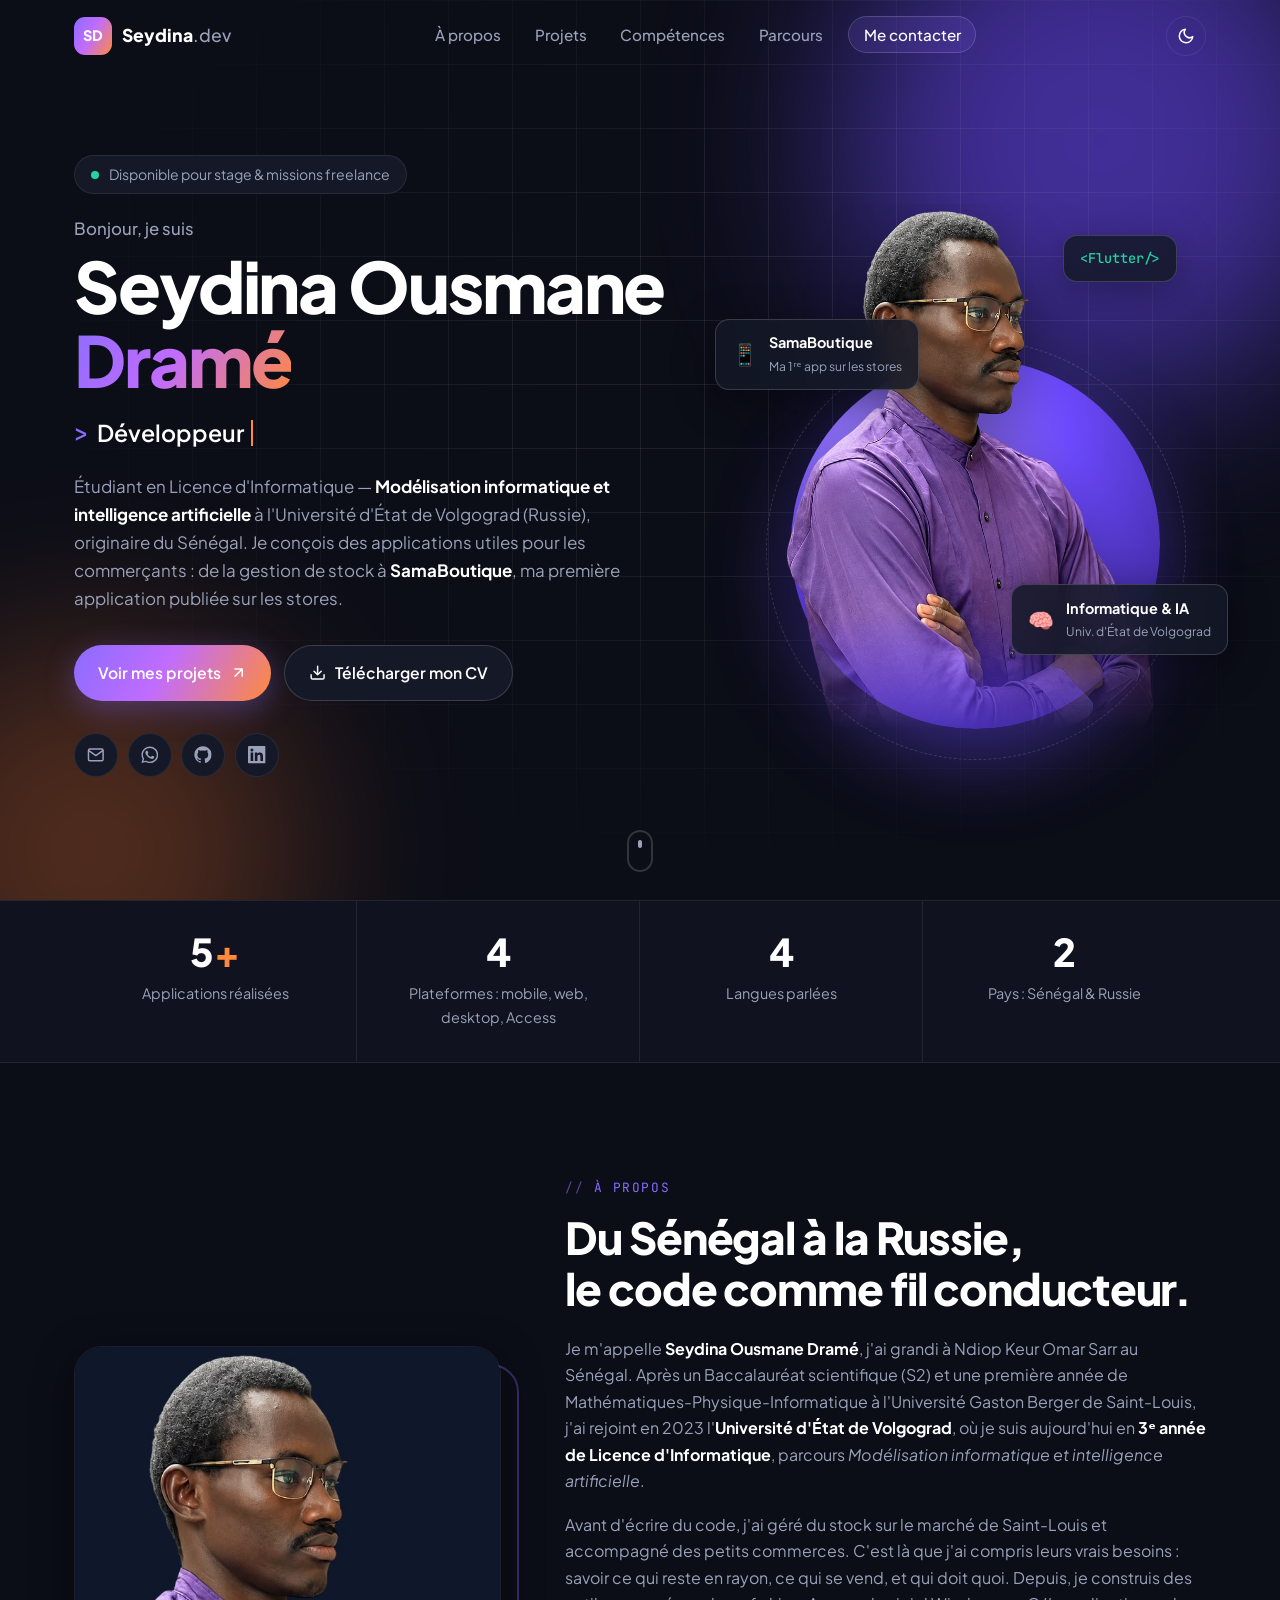
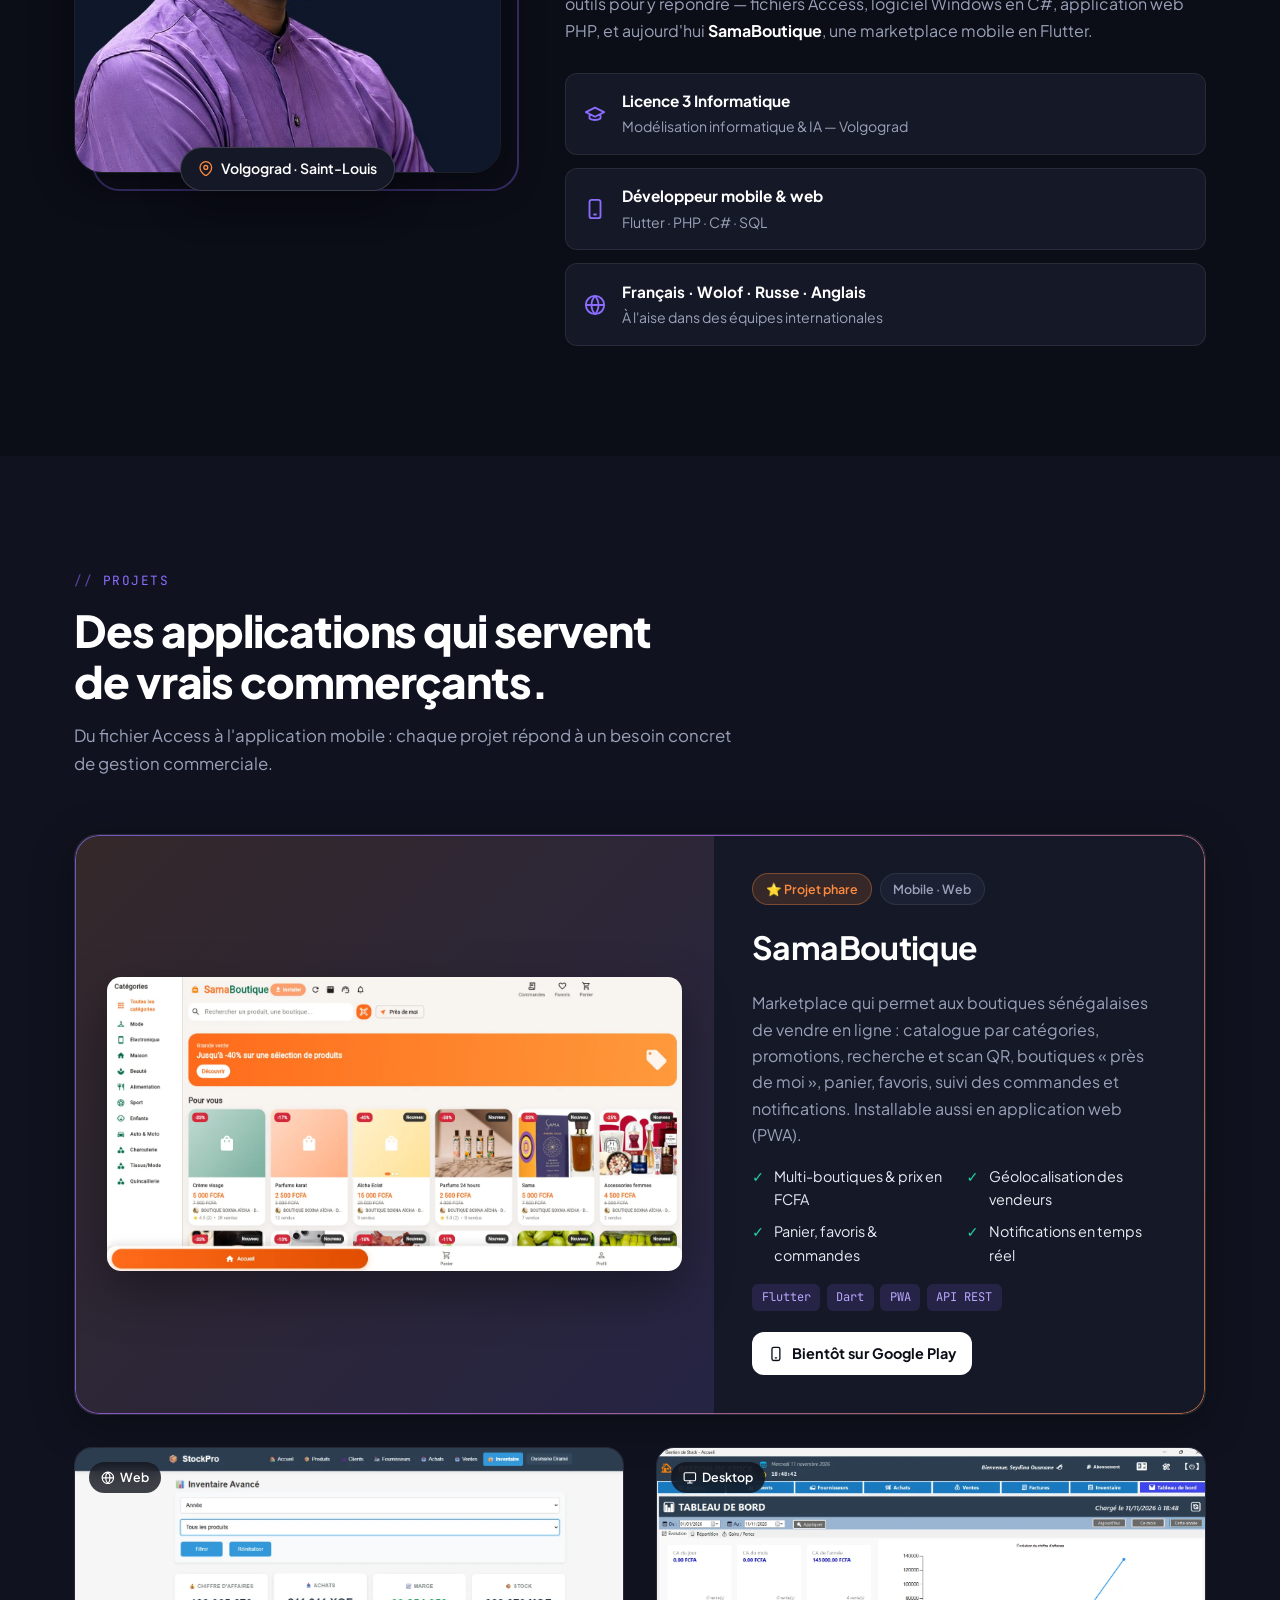
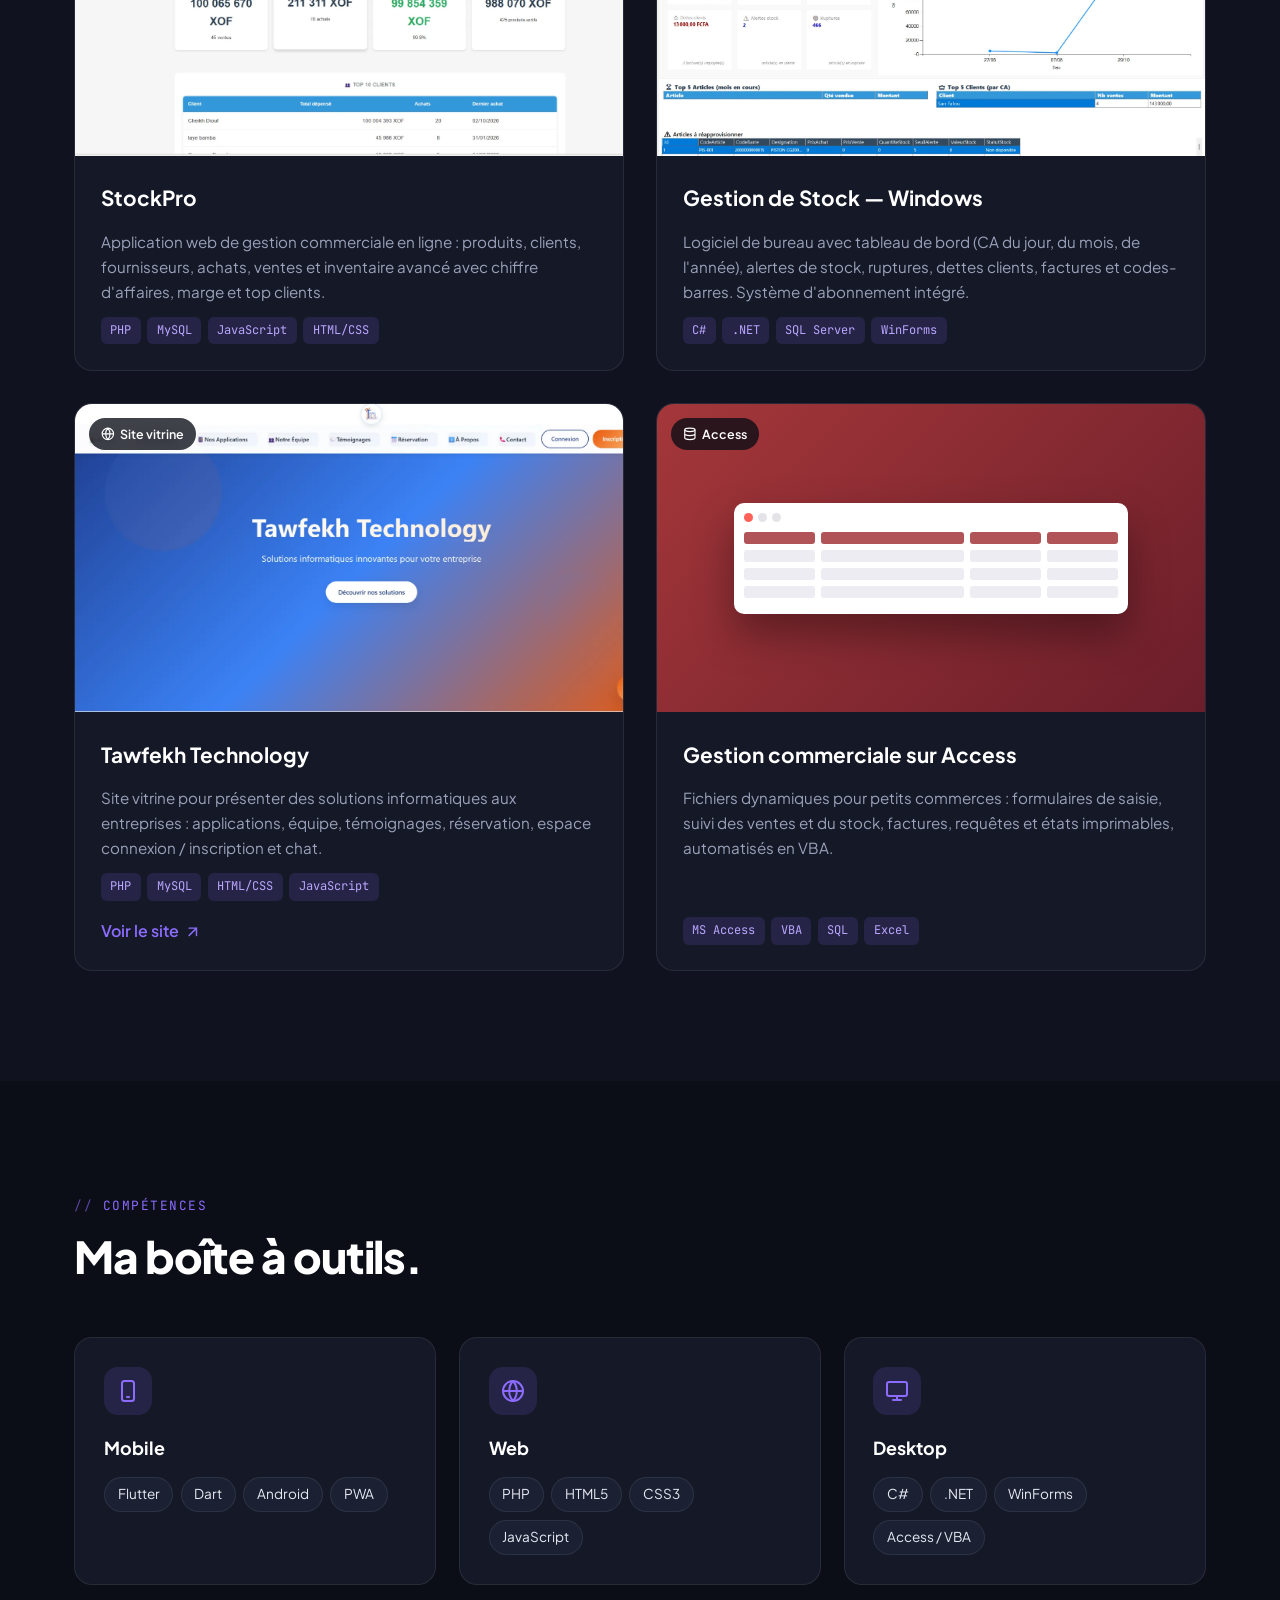
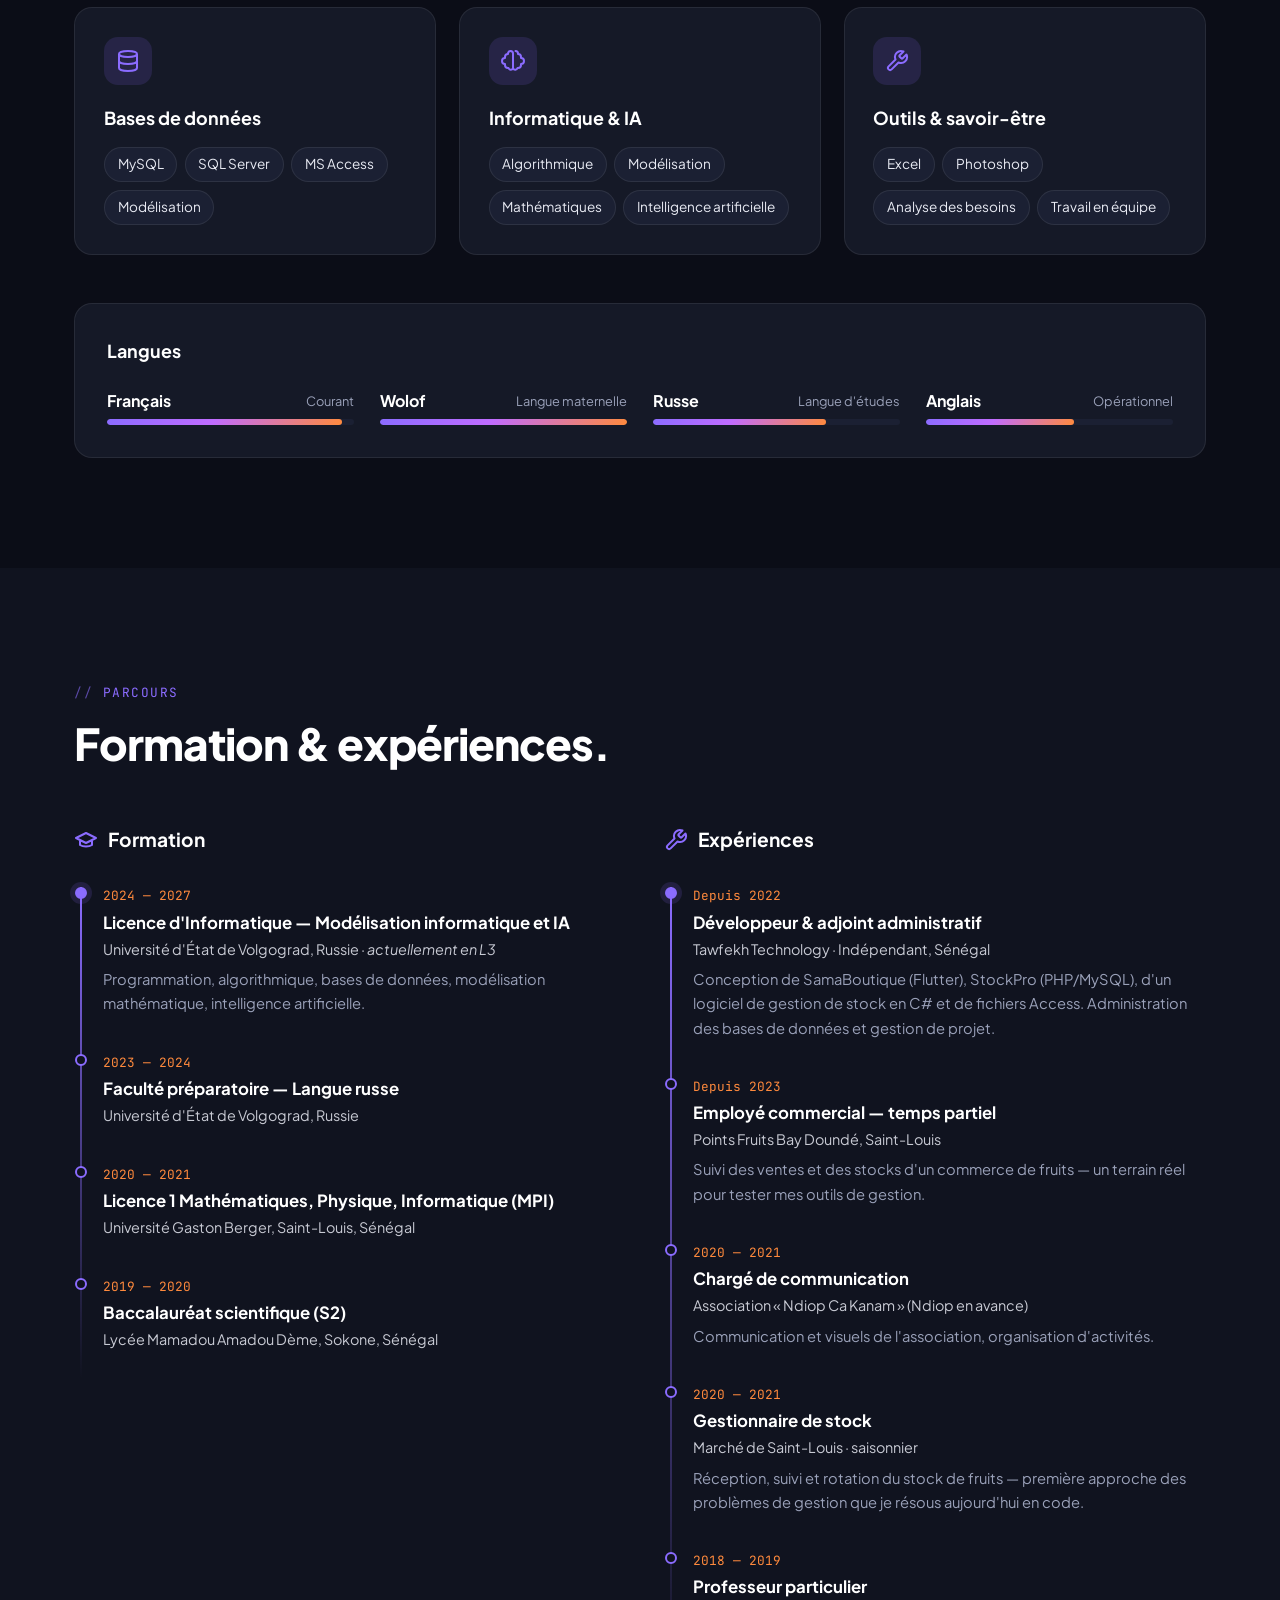
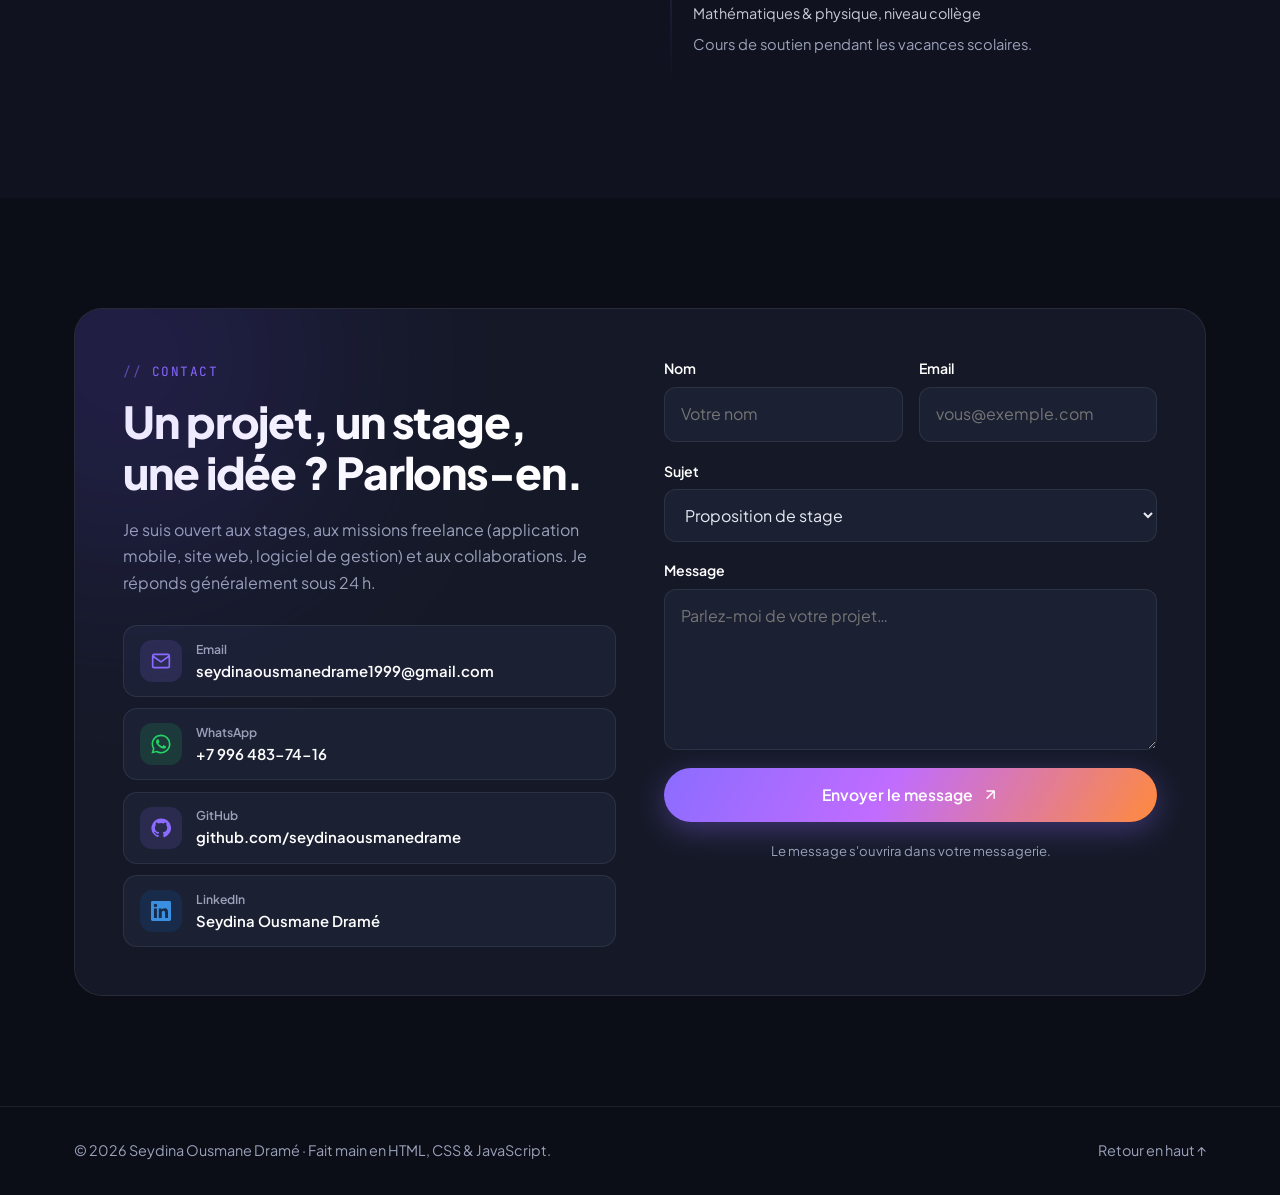
==== index.html @ e9963261 "Portfolio de Seydina Ousmane Dramé Co-Authored-By: Claude Opus 5.5 <noreply@anthropic.com>" ====
<!DOCTYPE html>
<html lang="fr" data-theme="dark">
<head>
  <meta charset="UTF-8" />
  <meta name="viewport" content="width=device-width, initial-scale=1.0" />
  <title>Seydina Ousmane Dramé — Développeur Mobile & Web</title>
  <meta name="description" content="Portfolio de Seydina Ousmane Dramé, étudiant en Licence Informatique (Modélisation informatique et IA) à l'Université d'État de Volgograd, développeur Flutter, PHP et C#. Créateur de SamaBoutique." />
  <meta name="author" content="Seydina Ousmane Dramé" />
  <meta name="theme-color" content="#0b0d17" />

  <!-- Open Graph (aperçu lors du partage du lien) -->
  <meta property="og:type" content="website" />
  <meta property="og:title" content="Seydina Ousmane Dramé — Développeur Mobile & Web" />
  <meta property="og:description" content="Étudiant en informatique & IA à Volgograd. Créateur de SamaBoutique, applications de gestion commerciale en Flutter, PHP, C# et Access." />
  <meta property="og:image" content="assets/images/profile.jpg" />

  <link rel="icon" href="data:image/svg+xml,<svg xmlns='http://www.w3.org/2000/svg' viewBox='0 0 64 64'><rect width='64' height='64' rx='16' fill='%237c5cff'/><text x='50%25' y='54%25' dominant-baseline='middle' text-anchor='middle' font-family='Arial' font-weight='700' font-size='28' fill='white'>SD</text></svg>" />

  <link rel="preconnect" href="https://fonts.googleapis.com" />
  <link rel="preconnect" href="https://fonts.gstatic.com" crossorigin />
  <link href="https://fonts.googleapis.com/css2?family=Plus+Jakarta+Sans:wght@400;500;600;700;800&family=JetBrains+Mono:wght@400;500&display=swap" rel="stylesheet" />
  <link rel="stylesheet" href="css/style.css" />

  <script>
    // Applique le thème mémorisé avant l'affichage (évite le flash)
    try { const t = localStorage.getItem('theme'); if (t) document.documentElement.dataset.theme = t; } catch (e) {}
  </script>
</head>
<body>

  <!-- ===== ICÔNES SVG ===== -->
  <svg width="0" height="0" style="position:absolute" aria-hidden="true">
    <symbol id="i-mail" viewBox="0 0 24 24"><path fill="none" stroke="currentColor" stroke-width="2" stroke-linecap="round" stroke-linejoin="round" d="M4 4h16a2 2 0 0 1 2 2v12a2 2 0 0 1-2 2H4a2 2 0 0 1-2-2V6a2 2 0 0 1 2-2zm18 2-10 7L2 6"/></symbol>
    <symbol id="i-whatsapp" viewBox="0 0 24 24"><path fill="currentColor" d="M17.47 14.38c-.3-.15-1.76-.87-2.03-.97-.27-.1-.47-.15-.67.15-.2.3-.77.97-.94 1.17-.17.2-.35.22-.65.07-.3-.15-1.25-.46-2.39-1.47-.88-.79-1.48-1.76-1.65-2.06-.17-.3-.02-.46.13-.61.13-.13.3-.35.45-.52.15-.17.2-.3.3-.5.1-.2.05-.37-.02-.52-.08-.15-.67-1.62-.92-2.22-.24-.58-.49-.5-.67-.51h-.57c-.2 0-.52.07-.79.37-.27.3-1.04 1.02-1.04 2.48s1.07 2.88 1.21 3.08c.15.2 2.1 3.2 5.08 4.49.71.31 1.26.49 1.7.63.71.23 1.36.2 1.87.12.57-.09 1.76-.72 2.01-1.41.25-.7.25-1.29.17-1.41-.07-.13-.27-.2-.57-.35zM12.05 21.5h-.01a9.4 9.4 0 0 1-4.8-1.32l-.34-.2-3.57.94.95-3.48-.22-.36a9.43 9.43 0 0 1-1.45-5.03c0-5.2 4.24-9.44 9.45-9.44 2.52 0 4.89.99 6.67 2.77a9.37 9.37 0 0 1 2.76 6.68c0 5.21-4.24 9.44-9.44 9.44zm8.04-17.48A11.3 11.3 0 0 0 12.05.7C5.78.7.68 5.8.68 12.06c0 2 .52 3.96 1.52 5.68L.6 23.3l5.7-1.5a11.33 11.33 0 0 0 5.74 1.47h.01c6.26 0 11.36-5.1 11.37-11.36a11.3 11.3 0 0 0-3.33-8.03z"/></symbol>
    <symbol id="i-github" viewBox="0 0 24 24"><path fill="currentColor" d="M12 .5a11.5 11.5 0 0 0-3.64 22.41c.58.1.79-.25.79-.56v-2c-3.2.7-3.88-1.37-3.88-1.37-.52-1.33-1.28-1.69-1.28-1.69-1.05-.71.08-.7.08-.7 1.16.08 1.77 1.19 1.77 1.19 1.03 1.77 2.7 1.26 3.36.96.1-.75.4-1.26.73-1.55-2.55-.29-5.24-1.28-5.24-5.69 0-1.26.45-2.29 1.19-3.09-.12-.29-.52-1.46.11-3.05 0 0 .97-.31 3.17 1.18a11 11 0 0 1 5.77 0c2.2-1.49 3.17-1.18 3.17-1.18.63 1.59.23 2.76.11 3.05.74.8 1.19 1.83 1.19 3.09 0 4.42-2.7 5.39-5.26 5.68.41.36.78 1.06.78 2.14v3.17c0 .31.21.67.8.56A11.5 11.5 0 0 0 12 .5z"/></symbol>
    <symbol id="i-linkedin" viewBox="0 0 24 24"><path fill="currentColor" d="M20.45 20.45h-3.56v-5.57c0-1.33-.02-3.04-1.85-3.04-1.86 0-2.14 1.45-2.14 2.94v5.67H9.34V9h3.41v1.56h.05c.48-.9 1.64-1.85 3.37-1.85 3.6 0 4.27 2.37 4.27 5.46v6.28zM5.34 7.43a2.06 2.06 0 1 1 0-4.13 2.06 2.06 0 0 1 0 4.13zM7.12 20.45H3.56V9h3.56v11.45zM22.22 0H1.77C.79 0 0 .77 0 1.73v20.54C0 23.23.79 24 1.77 24h20.45c.98 0 1.78-.77 1.78-1.73V1.73C24 .77 23.2 0 22.22 0z"/></symbol>
    <symbol id="i-download" viewBox="0 0 24 24"><path fill="none" stroke="currentColor" stroke-width="2" stroke-linecap="round" stroke-linejoin="round" d="M21 15v4a2 2 0 0 1-2 2H5a2 2 0 0 1-2-2v-4M7 10l5 5 5-5M12 15V3"/></symbol>
    <symbol id="i-arrow" viewBox="0 0 24 24"><path fill="none" stroke="currentColor" stroke-width="2" stroke-linecap="round" stroke-linejoin="round" d="M7 17 17 7M7 7h10v10"/></symbol>
    <symbol id="i-pin" viewBox="0 0 24 24"><path fill="none" stroke="currentColor" stroke-width="2" stroke-linecap="round" stroke-linejoin="round" d="M21 10c0 7-9 13-9 13s-9-6-9-13a9 9 0 0 1 18 0z"/><circle cx="12" cy="10" r="3" fill="none" stroke="currentColor" stroke-width="2"/></symbol>
    <symbol id="i-cap" viewBox="0 0 24 24"><path fill="none" stroke="currentColor" stroke-width="2" stroke-linecap="round" stroke-linejoin="round" d="M22 10 12 5 2 10l10 5 10-5zM6 12v5c3 2 9 2 12 0v-5"/></symbol>
    <symbol id="i-sun" viewBox="0 0 24 24"><circle cx="12" cy="12" r="4" fill="none" stroke="currentColor" stroke-width="2"/><path fill="none" stroke="currentColor" stroke-width="2" stroke-linecap="round" d="M12 2v2M12 20v2M4.9 4.9l1.4 1.4M17.7 17.7l1.4 1.4M2 12h2M20 12h2M4.9 19.1l1.4-1.4M17.7 6.3l1.4-1.4"/></symbol>
    <symbol id="i-moon" viewBox="0 0 24 24"><path fill="none" stroke="currentColor" stroke-width="2" stroke-linecap="round" stroke-linejoin="round" d="M21 12.8A9 9 0 1 1 11.2 3a7 7 0 0 0 9.8 9.8z"/></symbol>
    <symbol id="i-phone" viewBox="0 0 24 24"><rect x="6" y="2" width="12" height="20" rx="2.5" fill="none" stroke="currentColor" stroke-width="2"/><path stroke="currentColor" stroke-width="2" stroke-linecap="round" d="M11 18h2"/></symbol>
    <symbol id="i-globe" viewBox="0 0 24 24"><circle cx="12" cy="12" r="10" fill="none" stroke="currentColor" stroke-width="2"/><path fill="none" stroke="currentColor" stroke-width="2" d="M2 12h20M12 2a15 15 0 0 1 0 20M12 2a15 15 0 0 0 0 20"/></symbol>
    <symbol id="i-monitor" viewBox="0 0 24 24"><rect x="2" y="3" width="20" height="14" rx="2" fill="none" stroke="currentColor" stroke-width="2"/><path fill="none" stroke="currentColor" stroke-width="2" stroke-linecap="round" d="M8 21h8M12 17v4"/></symbol>
    <symbol id="i-db" viewBox="0 0 24 24"><ellipse cx="12" cy="5" rx="9" ry="3" fill="none" stroke="currentColor" stroke-width="2"/><path fill="none" stroke="currentColor" stroke-width="2" d="M3 5v14c0 1.7 4 3 9 3s9-1.3 9-3V5M3 12c0 1.7 4 3 9 3s9-1.3 9-3"/></symbol>
    <symbol id="i-brain" viewBox="0 0 24 24"><path fill="none" stroke="currentColor" stroke-width="2" stroke-linecap="round" stroke-linejoin="round" d="M9.5 2A2.5 2.5 0 0 0 7 4.5v.5a3 3 0 0 0-3 3v1a3 3 0 0 0 0 6v1a3 3 0 0 0 3 3h.5A2.5 2.5 0 0 0 12 19.5v-15A2.5 2.5 0 0 0 9.5 2zM14.5 2A2.5 2.5 0 0 1 17 4.5v.5a3 3 0 0 1 3 3v1a3 3 0 0 1 0 6v1a3 3 0 0 1-3 3h-.5A2.5 2.5 0 0 1 12 19.5"/></symbol>
    <symbol id="i-tool" viewBox="0 0 24 24"><path fill="none" stroke="currentColor" stroke-width="2" stroke-linecap="round" stroke-linejoin="round" d="M14.7 6.3a1 1 0 0 0 0 1.4l1.6 1.6a1 1 0 0 0 1.4 0l3.77-3.77a6 6 0 0 1-7.94 7.94l-6.91 6.91a2.12 2.12 0 0 1-3-3l6.91-6.91a6 6 0 0 1 7.94-7.94l-3.76 3.76z"/></symbol>
  </svg>

  <a class="skip-link" href="#main">Aller au contenu</a>
  <div class="scroll-progress" id="scrollProgress"></div>

  <!-- ===== NAVBAR ===== -->
  <header class="navbar" id="navbar">
    <div class="container nav-container">
      <a href="#accueil" class="logo" aria-label="Accueil">
        <span class="logo-mark">SD</span>
        <span class="logo-text">Seydina<span>.dev</span></span>
      </a>
      <nav aria-label="Navigation principale">
        <ul class="nav-links" id="navLinks">
          <li><a href="#apropos">À propos</a></li>
          <li><a href="#projets">Projets</a></li>
          <li><a href="#competences">Compétences</a></li>
          <li><a href="#parcours">Parcours</a></li>
          <li><a href="#contact" class="nav-cta">Me contacter</a></li>
        </ul>
      </nav>
      <div class="nav-actions">
        <button class="icon-btn" id="themeToggle" aria-label="Changer de thème">
          <svg class="icon icon-sun"><use href="#i-sun"/></svg>
          <svg class="icon icon-moon"><use href="#i-moon"/></svg>
        </button>
        <button class="burger" id="burger" aria-label="Ouvrir le menu" aria-expanded="false" aria-controls="navLinks">
          <span></span><span></span><span></span>
        </button>
      </div>
    </div>
  </header>

  <main id="main">

  <!-- ===== HERO ===== -->
  <section id="accueil" class="hero">
    <div class="hero-bg" aria-hidden="true">
      <div class="blob blob-1"></div>
      <div class="blob blob-2"></div>
      <div class="grid-overlay"></div>
    </div>
    <div class="container hero-content">
      <div class="hero-text">
        <p class="status-pill"><span class="pulse"></span> Disponible pour stage &amp; missions freelance</p>
        <h1>
          <span class="hello">Bonjour, je suis</span>
          Seydina Ousmane <span class="gradient-text">Dramé</span>
        </h1>
        <p class="hero-role">
          <span class="mono">&gt;</span> Développeur <span class="typed" id="typed">Mobile Flutter</span><span class="caret" aria-hidden="true"></span>
        </p>
        <p class="hero-desc">
          Étudiant en Licence d'Informatique — <strong>Modélisation informatique et intelligence artificielle</strong>
          à l'Université d'État de Volgograd (Russie), originaire du Sénégal.
          Je conçois des applications utiles pour les commerçants : de la gestion de stock à
          <strong>SamaBoutique</strong>, ma première application publiée sur les stores.
        </p>
        <div class="hero-buttons">
          <a href="#projets" class="btn btn-primary">Voir mes projets <svg class="icon"><use href="#i-arrow"/></svg></a>
          <a href="assets/cv.pdf" class="btn btn-ghost" download="CV-Seydina-Ousmane-Drame.pdf"><svg class="icon"><use href="#i-download"/></svg> Télécharger mon CV</a>
        </div>
        <div class="hero-socials">
          <a href="mailto:seydinaousmanedrame1999@gmail.com" aria-label="Email"><svg class="icon"><use href="#i-mail"/></svg></a>
          <a href="https://wa.me/79964837416" target="_blank" rel="noopener" aria-label="WhatsApp"><svg class="icon"><use href="#i-whatsapp"/></svg></a>
          <a href="https://github.com/seydinaousmanedrame" target="_blank" rel="noopener" aria-label="GitHub"><svg class="icon"><use href="#i-github"/></svg></a>
          <a href="https://www.linkedin.com/in/seydina-ousmane-drame" target="_blank" rel="noopener" aria-label="LinkedIn"><svg class="icon"><use href="#i-linkedin"/></svg></a>
        </div>
      </div>

      <div class="hero-visual">
        <div class="portrait">
          <div class="portrait-ring" aria-hidden="true"></div>
          <div class="portrait-disc" aria-hidden="true"></div>
          <img src="assets/images/profile.webp" alt="Portrait de Seydina Ousmane Dramé" width="800" height="1000" fetchpriority="high" />
          <div class="float-card fc-1">
            <span class="fc-icon">📱</span>
            <div><strong>SamaBoutique</strong><small>Ma 1ʳᵉ app sur les stores</small></div>
          </div>
          <div class="float-card fc-2">
            <span class="fc-icon">🧠</span>
            <div><strong>Informatique &amp; IA</strong><small>Univ. d'État de Volgograd</small></div>
          </div>
          <div class="float-card fc-3 mono">&lt;Flutter/&gt;</div>
        </div>
      </div>
    </div>

    <a href="#apropos" class="scroll-hint" aria-label="Défiler vers le bas"><span></span></a>
  </section>

  <!-- ===== CHIFFRES ===== -->
  <section class="stats-band" aria-label="Chiffres clés">
    <div class="container stats-grid">
      <div class="stat reveal"><span class="stat-number" data-count="5">0</span><span class="stat-plus">+</span><span class="stat-label">Applications réalisées</span></div>
      <div class="stat reveal"><span class="stat-number" data-count="4">0</span><span class="stat-label">Plateformes : mobile, web, desktop, Access</span></div>
      <div class="stat reveal"><span class="stat-number" data-count="4">0</span><span class="stat-label">Langues parlées</span></div>
      <div class="stat reveal"><span class="stat-number" data-count="2">0</span><span class="stat-label">Pays : Sénégal &amp; Russie</span></div>
    </div>
  </section>

  <!-- ===== À PROPOS ===== -->
  <section id="apropos" class="section">
    <div class="container about-grid">
      <div class="about-photo reveal">
        <img src="assets/images/profile.jpg" alt="Seydina Ousmane Dramé" width="600" height="600" loading="lazy" />
        <div class="about-badge"><svg class="icon"><use href="#i-pin"/></svg> Volgograd · Saint-Louis</div>
      </div>
      <div class="about-text reveal">
        <span class="eyebrow">À propos</span>
        <h2 class="section-title">Du Sénégal à la Russie, <br />le code comme fil conducteur.</h2>
        <p>
          Je m'appelle <strong>Seydina Ousmane Dramé</strong>, j'ai grandi à Ndiop Keur Omar Sarr au Sénégal.
          Après un Baccalauréat scientifique (S2) et une première année de Mathématiques-Physique-Informatique
          à l'Université Gaston Berger de Saint-Louis, j'ai rejoint en 2023 l'<strong>Université d'État de Volgograd</strong>,
          où je suis aujourd'hui en <strong>3ᵉ année de Licence d'Informatique</strong>, parcours
          <em>Modélisation informatique et intelligence artificielle</em>.
        </p>
        <p>
          Avant d'écrire du code, j'ai géré du stock sur le marché de Saint-Louis et accompagné des petits commerces.
          C'est là que j'ai compris leurs vrais besoins : savoir ce qui reste en rayon, ce qui se vend, et qui doit quoi.
          Depuis, je construis des outils pour y répondre — fichiers Access, logiciel Windows en C#, application web PHP,
          et aujourd'hui <strong>SamaBoutique</strong>, une marketplace mobile en Flutter.
        </p>
        <ul class="about-facts">
          <li><svg class="icon"><use href="#i-cap"/></svg><div><strong>Licence 3 Informatique</strong><span>Modélisation informatique &amp; IA — Volgograd</span></div></li>
          <li><svg class="icon"><use href="#i-phone"/></svg><div><strong>Développeur mobile &amp; web</strong><span>Flutter · PHP · C# · SQL</span></div></li>
          <li><svg class="icon"><use href="#i-globe"/></svg><div><strong>Français · Wolof · Russe · Anglais</strong><span>À l'aise dans des équipes internationales</span></div></li>
        </ul>
      </div>
    </div>
  </section>

  <!-- ===== PROJETS ===== -->
  <section id="projets" class="section section-alt">
    <div class="container">
      <div class="section-head reveal">
        <span class="eyebrow">Projets</span>
        <h2 class="section-title">Des applications qui servent<br />de vrais commerçants.</h2>
        <p class="section-subtitle">Du fichier Access à l'application mobile : chaque projet répond à un besoin concret de gestion commerciale.</p>
      </div>

      <!-- Projet phare -->
      <article class="project-featured reveal">
        <div class="pf-media">
          <img src="assets/images/projet3.webp" alt="Page d'accueil de l'application SamaBoutique" width="1534" height="786" loading="lazy" />
        </div>
        <div class="pf-body">
          <div class="pf-tags"><span class="tag tag-accent">⭐ Projet phare</span><span class="tag">Mobile · Web</span></div>
          <h3>SamaBoutique</h3>
          <p>
            Marketplace qui permet aux boutiques sénégalaises de vendre en ligne : catalogue par catégories,
            promotions, recherche et scan QR, boutiques « près de moi », panier, favoris, suivi des commandes
            et notifications. Installable aussi en application web (PWA).
          </p>
          <ul class="pf-features">
            <li>Multi-boutiques &amp; prix en FCFA</li>
            <li>Géolocalisation des vendeurs</li>
            <li>Panier, favoris &amp; commandes</li>
            <li>Notifications en temps réel</li>
          </ul>
          <ul class="tech-list"><li>Flutter</li><li>Dart</li><li>PWA</li><li>API REST</li></ul>
          <div class="project-links">
            <span class="soon-badge"><svg class="icon"><use href="#i-phone"/></svg> Bientôt sur Google Play</span>
          </div>
        </div>
      </article>

      <div class="projects-grid">
        <article class="project-card reveal">
          <div class="project-image">
            <img src="assets/images/projet1.webp" alt="Inventaire avancé de StockPro" width="1522" height="795" loading="lazy" />
            <span class="project-type"><svg class="icon"><use href="#i-globe"/></svg> Web</span>
          </div>
          <div class="project-content">
            <h3>StockPro</h3>
            <p>Application web de gestion commerciale en ligne : produits, clients, fournisseurs, achats, ventes et inventaire avancé avec chiffre d'affaires, marge et top clients.</p>
            <ul class="tech-list"><li>PHP</li><li>MySQL</li><li>JavaScript</li><li>HTML/CSS</li></ul>
          </div>
        </article>

        <article class="project-card reveal">
          <div class="project-image">
            <img src="assets/images/projet2.webp" alt="Tableau de bord du logiciel Gestion de Stock" width="1530" height="904" loading="lazy" />
            <span class="project-type"><svg class="icon"><use href="#i-monitor"/></svg> Desktop</span>
          </div>
          <div class="project-content">
            <h3>Gestion de Stock — Windows</h3>
            <p>Logiciel de bureau avec tableau de bord (CA du jour, du mois, de l'année), alertes de stock, ruptures, dettes clients, factures et codes-barres. Système d'abonnement intégré.</p>
            <ul class="tech-list"><li>C#</li><li>.NET</li><li>SQL Server</li><li>WinForms</li></ul>
          </div>
        </article>

        <article class="project-card reveal">
          <div class="project-image">
            <img src="assets/images/projet4.webp" alt="Site Tawfekh Technology" width="1521" height="791" loading="lazy" />
            <span class="project-type"><svg class="icon"><use href="#i-globe"/></svg> Site vitrine</span>
          </div>
          <div class="project-content">
            <h3>Tawfekh Technology</h3>
            <p>Site vitrine pour présenter des solutions informatiques aux entreprises : applications, équipe, témoignages, réservation, espace connexion / inscription et chat.</p>
            <ul class="tech-list"><li>PHP</li><li>MySQL</li><li>HTML/CSS</li><li>JavaScript</li></ul>
            <div class="project-links">
              <a href="https://tawfekh.tawfex-techo.com" target="_blank" rel="noopener">Voir le site <svg class="icon"><use href="#i-arrow"/></svg></a>
            </div>
          </div>
        </article>

        <article class="project-card project-card-text reveal">
          <div class="project-image project-image-art" aria-hidden="true">
            <div class="access-mock">
              <div class="am-bar"><span></span><span></span><span></span></div>
              <div class="am-row am-head"><i></i><i></i><i></i><i></i></div>
              <div class="am-row"><i></i><i></i><i></i><i></i></div>
              <div class="am-row"><i></i><i></i><i></i><i></i></div>
              <div class="am-row"><i></i><i></i><i></i><i></i></div>
            </div>
            <span class="project-type"><svg class="icon"><use href="#i-db"/></svg> Access</span>
          </div>
          <div class="project-content">
            <h3>Gestion commerciale sur Access</h3>
            <p>Fichiers dynamiques pour petits commerces : formulaires de saisie, suivi des ventes et du stock, factures, requêtes et états imprimables, automatisés en VBA.</p>
            <ul class="tech-list"><li>MS Access</li><li>VBA</li><li>SQL</li><li>Excel</li></ul>
          </div>
        </article>
      </div>
    </div>
  </section>

  <!-- ===== COMPÉTENCES ===== -->
  <section id="competences" class="section">
    <div class="container">
      <div class="section-head reveal">
        <span class="eyebrow">Compétences</span>
        <h2 class="section-title">Ma boîte à outils.</h2>
      </div>
      <div class="skills-grid">
        <div class="skill-card reveal">
          <div class="skill-icon"><svg class="icon"><use href="#i-phone"/></svg></div>
          <h3>Mobile</h3>
          <ul class="chips"><li>Flutter</li><li>Dart</li><li>Android</li><li>PWA</li></ul>
        </div>
        <div class="skill-card reveal">
          <div class="skill-icon"><svg class="icon"><use href="#i-globe"/></svg></div>
          <h3>Web</h3>
          <ul class="chips"><li>PHP</li><li>HTML5</li><li>CSS3</li><li>JavaScript</li></ul>
        </div>
        <div class="skill-card reveal">
          <div class="skill-icon"><svg class="icon"><use href="#i-monitor"/></svg></div>
          <h3>Desktop</h3>
          <ul class="chips"><li>C#</li><li>.NET</li><li>WinForms</li><li>Access / VBA</li></ul>
        </div>
        <div class="skill-card reveal">
          <div class="skill-icon"><svg class="icon"><use href="#i-db"/></svg></div>
          <h3>Bases de données</h3>
          <ul class="chips"><li>MySQL</li><li>SQL Server</li><li>MS Access</li><li>Modélisation</li></ul>
        </div>
        <div class="skill-card reveal">
          <div class="skill-icon"><svg class="icon"><use href="#i-brain"/></svg></div>
          <h3>Informatique &amp; IA</h3>
          <ul class="chips"><li>Algorithmique</li><li>Modélisation</li><li>Mathématiques</li><li>Intelligence artificielle</li></ul>
        </div>
        <div class="skill-card reveal">
          <div class="skill-icon"><svg class="icon"><use href="#i-tool"/></svg></div>
          <h3>Outils &amp; savoir-être</h3>
          <ul class="chips"><li>Excel</li><li>Photoshop</li><li>Analyse des besoins</li><li>Travail en équipe</li></ul>
        </div>
      </div>

      <div class="languages reveal">
        <h3>Langues</h3>
        <div class="lang-grid">
          <div class="lang"><span class="lang-name">Français</span><span class="lang-level">Courant</span><div class="bar"><i style="--w:95%"></i></div></div>
          <div class="lang"><span class="lang-name">Wolof</span><span class="lang-level">Langue maternelle</span><div class="bar"><i style="--w:100%"></i></div></div>
          <div class="lang"><span class="lang-name">Russe</span><span class="lang-level">Langue d'études</span><div class="bar"><i style="--w:70%"></i></div></div>
          <div class="lang"><span class="lang-name">Anglais</span><span class="lang-level">Opérationnel</span><div class="bar"><i style="--w:60%"></i></div></div>
        </div>
      </div>
    </div>
  </section>

  <!-- ===== PARCOURS ===== -->
  <section id="parcours" class="section section-alt">
    <div class="container">
      <div class="section-head reveal">
        <span class="eyebrow">Parcours</span>
        <h2 class="section-title">Formation &amp; expériences.</h2>
      </div>
      <div class="journey">
        <div class="journey-col">
          <h3 class="journey-title"><svg class="icon"><use href="#i-cap"/></svg> Formation</h3>
          <ol class="timeline">
            <li class="reveal">
              <span class="tl-date">2024 — 2027</span>
              <h4>Licence d'Informatique — Modélisation informatique et IA</h4>
              <p class="tl-place">Université d'État de Volgograd, Russie · <em>actuellement en L3</em></p>
              <p>Programmation, algorithmique, bases de données, modélisation mathématique, intelligence artificielle.</p>
            </li>
            <li class="reveal">
              <span class="tl-date">2023 — 2024</span>
              <h4>Faculté préparatoire — Langue russe</h4>
              <p class="tl-place">Université d'État de Volgograd, Russie</p>
            </li>
            <li class="reveal">
              <span class="tl-date">2020 — 2021</span>
              <h4>Licence 1 Mathématiques, Physique, Informatique (MPI)</h4>
              <p class="tl-place">Université Gaston Berger, Saint-Louis, Sénégal</p>
            </li>
            <li class="reveal">
              <span class="tl-date">2019 — 2020</span>
              <h4>Baccalauréat scientifique (S2)</h4>
              <p class="tl-place">Lycée Mamadou Amadou Dème, Sokone, Sénégal</p>
            </li>
          </ol>
        </div>
        <div class="journey-col">
          <h3 class="journey-title"><svg class="icon"><use href="#i-tool"/></svg> Expériences</h3>
          <ol class="timeline">
            <li class="reveal">
              <span class="tl-date">Depuis 2022</span>
              <h4>Développeur &amp; adjoint administratif</h4>
              <p class="tl-place">Tawfekh Technology · Indépendant, Sénégal</p>
              <p>Conception de SamaBoutique (Flutter), StockPro (PHP/MySQL), d'un logiciel de gestion de stock en C# et de fichiers Access. Administration des bases de données et gestion de projet.</p>
            </li>
            <li class="reveal">
              <span class="tl-date">Depuis 2023</span>
              <h4>Employé commercial — temps partiel</h4>
              <p class="tl-place">Points Fruits Bay Doundé, Saint-Louis</p>
              <p>Suivi des ventes et des stocks d'un commerce de fruits — un terrain réel pour tester mes outils de gestion.</p>
            </li>
            <li class="reveal">
              <span class="tl-date">2020 — 2021</span>
              <h4>Chargé de communication</h4>
              <p class="tl-place">Association « Ndiop Ca Kanam » (Ndiop en avance)</p>
              <p>Communication et visuels de l'association, organisation d'activités.</p>
            </li>
            <li class="reveal">
              <span class="tl-date">2020 — 2021</span>
              <h4>Gestionnaire de stock</h4>
              <p class="tl-place">Marché de Saint-Louis · saisonnier</p>
              <p>Réception, suivi et rotation du stock de fruits — première approche des problèmes de gestion que je résous aujourd'hui en code.</p>
            </li>
            <li class="reveal">
              <span class="tl-date">2018 — 2019</span>
              <h4>Professeur particulier</h4>
              <p class="tl-place">Mathématiques &amp; physique, niveau collège</p>
              <p>Cours de soutien pendant les vacances scolaires.</p>
            </li>
          </ol>
        </div>
      </div>
    </div>
  </section>

  <!-- ===== CONTACT ===== -->
  <section id="contact" class="section">
    <div class="container">
      <div class="contact-card reveal">
        <div class="contact-intro">
          <span class="eyebrow">Contact</span>
          <h2 class="section-title">Un projet, un stage,<br />une idée ? Parlons-en.</h2>
          <p>Je suis ouvert aux stages, aux missions freelance (application mobile, site web, logiciel de gestion) et aux collaborations. Je réponds généralement sous 24 h.</p>
          <div class="contact-links">
            <a class="contact-link" href="mailto:seydinaousmanedrame1999@gmail.com">
              <span class="cl-icon"><svg class="icon"><use href="#i-mail"/></svg></span>
              <span><small>Email</small>seydinaousmanedrame1999@gmail.com</span>
            </a>
            <a class="contact-link" href="https://wa.me/79964837416" target="_blank" rel="noopener">
              <span class="cl-icon cl-wa"><svg class="icon"><use href="#i-whatsapp"/></svg></span>
              <span><small>WhatsApp</small>+7 996 483-74-16</span>
            </a>
            <a class="contact-link" href="https://github.com/seydinaousmanedrame" target="_blank" rel="noopener">
              <span class="cl-icon"><svg class="icon"><use href="#i-github"/></svg></span>
              <span><small>GitHub</small>github.com/seydinaousmanedrame</span>
            </a>
            <a class="contact-link" href="https://www.linkedin.com/in/seydina-ousmane-drame" target="_blank" rel="noopener">
              <span class="cl-icon cl-li"><svg class="icon"><use href="#i-linkedin"/></svg></span>
              <span><small>LinkedIn</small>Seydina Ousmane Dramé</span>
            </a>
          </div>
        </div>

        <form class="contact-form" id="contactForm" novalidate>
          <div class="form-row">
            <div class="form-group">
              <label for="name">Nom</label>
              <input type="text" id="name" name="name" placeholder="Votre nom" required autocomplete="name" />
            </div>
            <div class="form-group">
              <label for="email">Email</label>
              <input type="email" id="email" name="email" placeholder="vous@exemple.com" required autocomplete="email" />
            </div>
          </div>
          <div class="form-group">
            <label for="subject">Sujet</label>
            <select id="subject" name="subject">
              <option>Proposition de stage</option>
              <option>Projet freelance</option>
              <option>Question sur SamaBoutique</option>
              <option>Autre</option>
            </select>
          </div>
          <div class="form-group">
            <label for="message">Message</label>
            <textarea id="message" name="message" rows="5" placeholder="Parlez-moi de votre projet…" required></textarea>
          </div>
          <button type="submit" class="btn btn-primary btn-block">Envoyer le message <svg class="icon"><use href="#i-arrow"/></svg></button>
          <p class="form-note" id="formNote" role="status">Le message s'ouvrira dans votre messagerie.</p>
        </form>
      </div>
    </div>
  </section>

  </main>

  <!-- ===== FOOTER ===== -->
  <footer class="footer">
    <div class="container footer-inner">
      <p>© <span id="year">2026</span> Seydina Ousmane Dramé · Fait main en HTML, CSS &amp; JavaScript.</p>
      <a href="#accueil" class="back-top">Retour en haut ↑</a>
    </div>
  </footer>

  <script src="js/script.js"></script>
</body>
</html>
---- css/style.css ----
/* =========================================================
   Portfolio — Seydina Ousmane Dramé
   ========================================================= */

/* ---------- Thème ---------- */
:root {
  --bg: #0b0d17;
  --bg-alt: #10131f;
  --surface: #151927;
  --surface-2: #1b2033;
  --border: rgba(255, 255, 255, 0.08);
  --border-strong: rgba(255, 255, 255, 0.16);
  --text: #e8eaf3;
  --text-muted: #9aa1b9;
  --heading: #ffffff;

  --accent: #8b6cff;        /* violet (rappel de la chemise du portrait) */
  --accent-2: #ff8a3d;      /* orange (rappel de SamaBoutique) */
  --accent-3: #22d3a6;      /* vert (Sénégal) */
  --accent-soft: rgba(139, 108, 255, 0.14);
  --grad: linear-gradient(120deg, #8b6cff 0%, #c06cff 45%, #ff8a3d 100%);

  --radius: 18px;
  --radius-sm: 12px;
  --shadow: 0 10px 40px rgba(0, 0, 0, 0.35);
  --nav-h: 72px;
  --ease: cubic-bezier(.2, .7, .2, 1);

  color-scheme: dark;
}

[data-theme="light"] {
  --bg: #f7f7fb;
  --bg-alt: #eff0f7;
  --surface: #ffffff;
  --surface-2: #f3f3fa;
  --border: rgba(20, 22, 50, 0.09);
  --border-strong: rgba(20, 22, 50, 0.18);
  --text: #2a2d3e;
  --text-muted: #626780;
  --heading: #12142a;
  --accent: #6d4aff;
  --accent-soft: rgba(109, 74, 255, 0.1);
  --shadow: 0 10px 40px rgba(30, 30, 80, 0.10);
  color-scheme: light;
}

/* ---------- Base ---------- */
*, *::before, *::after { margin: 0; padding: 0; box-sizing: border-box; }
html { scroll-behavior: smooth; scroll-padding-top: var(--nav-h); }
body {
  font-family: 'Plus Jakarta Sans', system-ui, -apple-system, Segoe UI, sans-serif;
  background: var(--bg);
  color: var(--text);
  line-height: 1.65;
  font-size: 16px;
  -webkit-font-smoothing: antialiased;
  overflow-x: hidden;
  transition: background .4s, color .4s;
}
img { max-width: 100%; display: block; height: auto; }
a { color: inherit; text-decoration: none; }
ul, ol { list-style: none; }
button { font: inherit; cursor: pointer; border: 0; background: none; color: inherit; }
strong { color: var(--heading); font-weight: 700; }
.mono { font-family: 'JetBrains Mono', ui-monospace, monospace; }
.icon { width: 1.1em; height: 1.1em; flex-shrink: 0; }
::selection { background: var(--accent); color: #fff; }
:focus-visible { outline: 2px solid var(--accent); outline-offset: 3px; border-radius: 6px; }

.container { width: 100%; max-width: 1180px; margin: 0 auto; padding: 0 24px; }
.skip-link { position: absolute; left: -999px; top: 8px; background: var(--accent); color: #fff; padding: 8px 14px; border-radius: 8px; z-index: 200; }
.skip-link:focus { left: 8px; }

.gradient-text { background: var(--grad); -webkit-background-clip: text; background-clip: text; color: transparent; }

.scroll-progress { position: fixed; top: 0; left: 0; height: 3px; width: 0; background: var(--grad); z-index: 150; }

/* ---------- Boutons ---------- */
.btn {
  display: inline-flex; align-items: center; justify-content: center; gap: .55rem;
  padding: .9rem 1.5rem; border-radius: 999px; font-weight: 600; font-size: .98rem;
  transition: transform .25s var(--ease), box-shadow .25s, background .25s, border-color .25s;
}
.btn:hover { transform: translateY(-2px); }
.btn-primary { background: var(--grad); color: #fff; box-shadow: 0 8px 30px rgba(139, 108, 255, .35); }
.btn-primary:hover { box-shadow: 0 12px 40px rgba(139, 108, 255, .5); }
.btn-ghost { border: 1px solid var(--border-strong); background: var(--surface); color: var(--heading); }
.btn-ghost:hover { border-color: var(--accent); }
.btn-block { width: 100%; }

/* ---------- Navbar ---------- */
.navbar {
  position: fixed; inset: 0 0 auto 0; height: var(--nav-h); z-index: 100;
  transition: background .3s, border-color .3s, backdrop-filter .3s;
  border-bottom: 1px solid transparent;
}
.navbar.scrolled {
  background: color-mix(in srgb, var(--bg) 78%, transparent);
  backdrop-filter: blur(14px); -webkit-backdrop-filter: blur(14px);
  border-bottom-color: var(--border);
}
.nav-container { display: flex; align-items: center; justify-content: space-between; height: 100%; gap: 1rem; }
.logo { display: flex; align-items: center; gap: .6rem; font-weight: 800; color: var(--heading); font-size: 1.1rem; }
.logo-mark {
  display: grid; place-items: center; width: 38px; height: 38px; border-radius: 11px;
  background: var(--grad); color: #fff; font-size: .9rem; letter-spacing: .02em;
}
.logo-text span { color: var(--text-muted); font-weight: 500; }
.nav-links { display: flex; align-items: center; gap: .3rem; }
.nav-links a {
  padding: .5rem .9rem; border-radius: 999px; color: var(--text-muted); font-weight: 500; font-size: .95rem;
  transition: color .2s, background .2s;
}
.nav-links a:hover, .nav-links a.active { color: var(--heading); background: var(--accent-soft); }
.nav-links .nav-cta { color: var(--heading); border: 1px solid var(--border-strong); margin-left: .4rem; }
.nav-links .nav-cta:hover { border-color: var(--accent); }
.nav-actions { display: flex; align-items: center; gap: .4rem; }
.icon-btn {
  width: 40px; height: 40px; border-radius: 50%; display: grid; place-items: center;
  border: 1px solid var(--border); color: var(--heading); transition: border-color .2s, transform .3s;
}
.icon-btn:hover { border-color: var(--accent); transform: rotate(20deg); }
.icon-btn .icon { width: 18px; height: 18px; }
.icon-sun { display: none; }
[data-theme="light"] .icon-sun { display: block; }
[data-theme="light"] .icon-moon { display: none; }
.burger { display: none; width: 40px; height: 40px; flex-direction: column; justify-content: center; align-items: center; gap: 5px; }
.burger span { width: 22px; height: 2px; background: var(--heading); border-radius: 2px; transition: transform .3s, opacity .3s; }
.burger.open span:nth-child(1) { transform: translateY(7px) rotate(45deg); }
.burger.open span:nth-child(2) { opacity: 0; }
.burger.open span:nth-child(3) { transform: translateY(-7px) rotate(-45deg); }

/* ---------- Hero ---------- */
.hero { position: relative; min-height: 100vh; display: flex; align-items: center; padding: calc(var(--nav-h) + 40px) 0 80px; overflow: hidden; }
.hero-bg { position: absolute; inset: 0; z-index: -1; pointer-events: none; }
.blob { position: absolute; border-radius: 50%; filter: blur(90px); opacity: .55; }
.blob-1 { width: 520px; height: 520px; background: #6d4aff; top: -120px; right: -80px; animation: float 14s ease-in-out infinite; }
.blob-2 { width: 420px; height: 420px; background: #ff7a2e; bottom: -160px; left: -120px; opacity: .28; animation: float 18s ease-in-out infinite reverse; }
[data-theme="light"] .blob { opacity: .22; }
.grid-overlay {
  position: absolute; inset: 0;
  background-image: linear-gradient(var(--border) 1px, transparent 1px), linear-gradient(90deg, var(--border) 1px, transparent 1px);
  background-size: 64px 64px;
  mask-image: radial-gradient(ellipse at 60% 40%, #000 20%, transparent 70%);
  -webkit-mask-image: radial-gradient(ellipse at 60% 40%, #000 20%, transparent 70%);
}
@keyframes float { 0%,100% { transform: translate(0,0); } 50% { transform: translate(-40px, 30px); } }

.hero-content { display: grid; grid-template-columns: 1.15fr .85fr; gap: 3rem; align-items: center; }
.status-pill {
  display: inline-flex; align-items: center; gap: .6rem; padding: .45rem 1rem; border-radius: 999px;
  background: var(--surface); border: 1px solid var(--border); font-size: .88rem; color: var(--text-muted); margin-bottom: 1.6rem;
}
.pulse { width: 8px; height: 8px; border-radius: 50%; background: var(--accent-3); box-shadow: 0 0 0 0 rgba(34, 211, 166, .6); animation: pulse 2s infinite; }
@keyframes pulse { 70% { box-shadow: 0 0 0 10px rgba(34, 211, 166, 0); } 100% { box-shadow: 0 0 0 0 rgba(34, 211, 166, 0); } }

.hero h1 { font-size: clamp(2.5rem, 5.6vw, 4.4rem); line-height: 1.05; font-weight: 800; color: var(--heading); letter-spacing: -.03em; }
.hero h1 .hello { display: block; font-size: 1.05rem; font-weight: 500; color: var(--text-muted); letter-spacing: 0; margin-bottom: .7rem; }
.hero-role { font-size: clamp(1.15rem, 2.2vw, 1.45rem); font-weight: 600; margin: 1.1rem 0 1.2rem; color: var(--heading); min-height: 1.6em; }
.hero-role .mono { color: var(--accent); margin-right: .3rem; }
.typed { color: var(--accent-2); }
.caret { display: inline-block; width: 2px; height: 1.1em; background: var(--accent-2); margin-left: 3px; vertical-align: -0.15em; animation: blink 1s steps(1) infinite; }
@keyframes blink { 50% { opacity: 0; } }
.hero-desc { max-width: 590px; color: var(--text-muted); font-size: 1.06rem; margin-bottom: 2rem; }
.hero-buttons { display: flex; flex-wrap: wrap; gap: .8rem; margin-bottom: 2rem; }
.hero-socials { display: flex; gap: .6rem; }
.hero-socials a {
  width: 44px; height: 44px; border-radius: 50%; display: grid; place-items: center;
  border: 1px solid var(--border); background: var(--surface); color: var(--text-muted);
  transition: color .2s, border-color .2s, transform .25s var(--ease);
}
.hero-socials a:hover { color: var(--heading); border-color: var(--accent); transform: translateY(-3px); }

/* Portrait */
.hero-visual { display: flex; justify-content: center; }
.portrait { position: relative; width: min(420px, 100%); aspect-ratio: 4 / 5; }
.portrait-disc {
  position: absolute; left: 6%; right: 6%; bottom: 0; aspect-ratio: 1; border-radius: 50%;
  background: radial-gradient(circle at 30% 25%, #a68bff 0%, #6d4aff 45%, #2b1a73 100%);
  box-shadow: 0 30px 80px rgba(109, 74, 255, .45);
}
.portrait-ring {
  position: absolute; left: 0; right: 0; bottom: -6%; aspect-ratio: 1; border-radius: 50%;
  border: 1px dashed var(--border-strong); animation: spin 40s linear infinite;
}
@keyframes spin { to { transform: rotate(360deg); } }
.portrait img {
  position: absolute; inset: 0; width: 100%; height: 100%; object-fit: cover; object-position: top;
  /* fondu en bas pour que le buste se fonde dans le disque */
  -webkit-mask-image: linear-gradient(#000 78%, transparent 100%);
  mask-image: linear-gradient(#000 78%, transparent 100%);
  filter: drop-shadow(0 20px 30px rgba(0,0,0,.35));
}
.float-card {
  position: absolute; display: flex; align-items: center; gap: .7rem; padding: .7rem 1rem;
  background: color-mix(in srgb, var(--surface) 85%, transparent); backdrop-filter: blur(12px); -webkit-backdrop-filter: blur(12px);
  border: 1px solid var(--border-strong); border-radius: 14px; box-shadow: var(--shadow); font-size: .85rem;
  animation: bob 6s ease-in-out infinite;
}
.float-card strong { display: block; font-size: .9rem; }
.float-card small { color: var(--text-muted); font-size: .76rem; }
.fc-icon { font-size: 1.3rem; }
.fc-1 { left: -12%; top: 22%; }
.fc-2 { right: -10%; bottom: 14%; animation-delay: -3s; }
.fc-3 { right: 2%; top: 6%; color: var(--accent-3); font-weight: 500; animation-delay: -1.5s; }
@keyframes bob { 0%,100% { transform: translateY(0); } 50% { transform: translateY(-10px); } }

.scroll-hint { position: absolute; bottom: 28px; left: 50%; transform: translateX(-50%); width: 26px; height: 42px; border: 2px solid var(--border-strong); border-radius: 14px; }
.scroll-hint span { position: absolute; top: 8px; left: 50%; width: 4px; height: 8px; margin-left: -2px; background: var(--text-muted); border-radius: 2px; animation: wheel 1.8s infinite; }
@keyframes wheel { to { transform: translateY(12px); opacity: 0; } }

/* ---------- Stats ---------- */
.stats-band { border-block: 1px solid var(--border); background: var(--bg-alt); }
.stats-grid { display: grid; grid-template-columns: repeat(4, 1fr); }
.stat { padding: 2rem 1.2rem; text-align: center; border-right: 1px solid var(--border); }
.stat:last-child { border-right: 0; }
.stat-number, .stat-plus { font-size: 2.4rem; font-weight: 800; color: var(--heading); line-height: 1; }
.stat-plus { color: var(--accent-2); }
.stat-label { display: block; margin-top: .5rem; color: var(--text-muted); font-size: .9rem; }

/* ---------- Sections ---------- */
.section { padding: 110px 0; }
.section-alt { background: var(--bg-alt); }
.section-head { max-width: 680px; margin-bottom: 3.5rem; }
.eyebrow {
  display: inline-block; font-family: 'JetBrains Mono', monospace; font-size: .8rem; letter-spacing: .12em; text-transform: uppercase;
  color: var(--accent); margin-bottom: .9rem;
}
.eyebrow::before { content: '// '; opacity: .6; }
.section-title { font-size: clamp(1.9rem, 3.6vw, 2.75rem); line-height: 1.15; font-weight: 800; color: var(--heading); letter-spacing: -.025em; }
.section-subtitle { color: var(--text-muted); margin-top: 1rem; font-size: 1.05rem; }

/* ---------- À propos ---------- */
.about-grid { display: grid; grid-template-columns: .8fr 1.2fr; gap: 4rem; align-items: center; }
.about-photo { position: relative; }
.about-photo img { border-radius: 28px; width: 100%; aspect-ratio: 1; object-fit: cover; border: 1px solid var(--border); box-shadow: var(--shadow); }
.about-photo::before {
  content: ''; position: absolute; inset: 18px -18px -18px 18px; border-radius: 28px; border: 2px solid var(--accent); opacity: .35; z-index: -1;
}
.about-badge {
  position: absolute; left: 50%; bottom: -18px; transform: translateX(-50%); white-space: nowrap;
  display: inline-flex; align-items: center; gap: .45rem; padding: .6rem 1.1rem; border-radius: 999px;
  background: var(--surface); border: 1px solid var(--border-strong); font-size: .88rem; font-weight: 600; color: var(--heading); box-shadow: var(--shadow);
}
.about-badge .icon { color: var(--accent-2); }
.about-text .section-title { margin-bottom: 1.4rem; }
.about-text p { color: var(--text-muted); margin-bottom: 1.1rem; }
.about-facts { display: grid; gap: .8rem; margin-top: 1.8rem; }
.about-facts li {
  display: flex; align-items: center; gap: 1rem; padding: .9rem 1.1rem; border-radius: var(--radius-sm);
  background: var(--surface); border: 1px solid var(--border);
}
.about-facts .icon { width: 22px; height: 22px; color: var(--accent); }
.about-facts strong { display: block; font-size: .96rem; }
.about-facts span { color: var(--text-muted); font-size: .88rem; }

/* ---------- Projets ---------- */
.project-featured {
  display: grid; grid-template-columns: 1.3fr 1fr; gap: 0; border-radius: 24px; overflow: hidden;
  background: var(--surface); border: 1px solid var(--border); margin-bottom: 2rem; box-shadow: var(--shadow);
  position: relative;
}
.project-featured::before {
  content: ''; position: absolute; inset: 0; border-radius: inherit; padding: 1px; background: var(--grad);
  -webkit-mask: linear-gradient(#000 0 0) content-box, linear-gradient(#000 0 0); -webkit-mask-composite: xor; mask-composite: exclude; pointer-events: none; opacity: .7;
}
.pf-media { background: linear-gradient(135deg, #ff8a3d22, #8b6cff22); padding: 2rem; display: flex; align-items: center; }
.pf-media img { border-radius: 14px; box-shadow: 0 20px 50px rgba(0,0,0,.35); transition: transform .6s var(--ease); }
.project-featured:hover .pf-media img { transform: scale(1.03) rotate(-.5deg); }
.pf-body { padding: 2.4rem; display: flex; flex-direction: column; gap: 1rem; }
.pf-body h3 { font-size: 2rem; color: var(--heading); letter-spacing: -.02em; }
.pf-body p { color: var(--text-muted); }
.pf-tags { display: flex; gap: .5rem; flex-wrap: wrap; }
.tag { padding: .3rem .8rem; border-radius: 999px; font-size: .78rem; font-weight: 600; background: var(--surface-2); border: 1px solid var(--border); color: var(--text-muted); }
.tag-accent { background: rgba(255, 138, 61, .14); border-color: rgba(255, 138, 61, .35); color: var(--accent-2); }
.pf-features { display: grid; grid-template-columns: 1fr 1fr; gap: .5rem .9rem; font-size: .9rem; }
.pf-features li { position: relative; padding-left: 1.4rem; color: var(--text); }
.pf-features li::before { content: '✓'; position: absolute; left: 0; color: var(--accent-3); font-weight: 700; }
.soon-badge {
  display: inline-flex; align-items: center; gap: .5rem; padding: .6rem 1rem; border-radius: 12px;
  background: var(--heading); color: var(--bg); font-weight: 700; font-size: .9rem;
}

.tech-list { display: flex; flex-wrap: wrap; gap: .4rem; }
.tech-list li { font-family: 'JetBrains Mono', monospace; font-size: .75rem; padding: .25rem .6rem; border-radius: 6px; background: var(--accent-soft); color: var(--accent); }
[data-theme="dark"] .tech-list li { color: #b9a6ff; }

.projects-grid { display: grid; grid-template-columns: repeat(2, 1fr); gap: 2rem; }
.project-card {
  display: flex; flex-direction: column; border-radius: var(--radius); overflow: hidden;
  background: var(--surface); border: 1px solid var(--border);
  transition: transform .35s var(--ease), border-color .3s, box-shadow .35s;
}
.project-card:hover { transform: translateY(-6px); border-color: var(--border-strong); box-shadow: var(--shadow); }
.project-image { position: relative; aspect-ratio: 16 / 9; overflow: hidden; background: var(--surface-2); }
.project-image img { width: 100%; height: 100%; object-fit: cover; object-position: top left; transition: transform .6s var(--ease); }
.project-card:hover .project-image img { transform: scale(1.05); }
.project-type {
  position: absolute; top: 14px; left: 14px; display: inline-flex; align-items: center; gap: .35rem;
  padding: .35rem .75rem; border-radius: 999px; font-size: .78rem; font-weight: 600;
  background: rgba(11, 13, 23, .78); color: #fff; backdrop-filter: blur(8px);
}
.project-content { padding: 1.6rem; display: flex; flex-direction: column; gap: .8rem; flex: 1; }
.project-content h3 { font-size: 1.3rem; color: var(--heading); }
.project-content p { color: var(--text-muted); font-size: .95rem; flex: 1; }
.project-links { display: flex; gap: 1rem; margin-top: .3rem; }
.project-links a { display: inline-flex; align-items: center; gap: .35rem; font-weight: 600; color: var(--accent); }
.project-links a:hover { text-decoration: underline; }

/* Illustration Access */
.project-image-art { display: grid; place-items: center; background: linear-gradient(135deg, #a4373a, #6b1e2a); }
.access-mock { width: 72%; background: #fff; border-radius: 10px; padding: 10px; box-shadow: 0 20px 40px rgba(0,0,0,.35); transition: transform .6s var(--ease); }
.project-card:hover .access-mock { transform: scale(1.05) rotate(-1deg); }
.am-bar { display: flex; gap: 5px; margin-bottom: 10px; }
.am-bar span { width: 9px; height: 9px; border-radius: 50%; background: #e3e3e8; }
.am-bar span:first-child { background: #ff6159; }
.am-row { display: grid; grid-template-columns: 1fr 2fr 1fr 1fr; gap: 6px; margin-bottom: 6px; }
.am-row i { height: 12px; border-radius: 3px; background: #ececf2; }
.am-head i { background: #a4373a; opacity: .85; }

/* ---------- Compétences ---------- */
.skills-grid { display: grid; grid-template-columns: repeat(3, 1fr); gap: 1.4rem; }
.skill-card {
  padding: 1.8rem; border-radius: var(--radius); background: var(--surface); border: 1px solid var(--border);
  transition: transform .3s var(--ease), border-color .3s;
}
.skill-card:hover { transform: translateY(-4px); border-color: var(--accent); }
.skill-icon { width: 48px; height: 48px; border-radius: 14px; display: grid; place-items: center; background: var(--accent-soft); color: var(--accent); margin-bottom: 1.1rem; }
.skill-icon .icon { width: 24px; height: 24px; }
.skill-card h3 { font-size: 1.12rem; color: var(--heading); margin-bottom: .9rem; }
.chips { display: flex; flex-wrap: wrap; gap: .45rem; }
.chips li { padding: .35rem .8rem; border-radius: 999px; font-size: .85rem; background: var(--surface-2); border: 1px solid var(--border); }

.languages { margin-top: 3rem; padding: 2rem; border-radius: var(--radius); background: var(--surface); border: 1px solid var(--border); }
.languages h3 { color: var(--heading); margin-bottom: 1.4rem; font-size: 1.12rem; }
.lang-grid { display: grid; grid-template-columns: repeat(4, 1fr); gap: 1.6rem; }
.lang { display: grid; grid-template-columns: 1fr auto; gap: .3rem .5rem; }
.lang-name { font-weight: 700; color: var(--heading); }
.lang-level { color: var(--text-muted); font-size: .8rem; align-self: center; }
.bar { grid-column: 1 / -1; height: 6px; border-radius: 6px; background: var(--surface-2); overflow: hidden; }
.bar i { display: block; height: 100%; width: 0; border-radius: inherit; background: var(--grad); transition: width 1.4s var(--ease); }
.languages.visible .bar i { width: var(--w); }

/* ---------- Parcours ---------- */
.journey { display: grid; grid-template-columns: 1fr 1fr; gap: 3rem; }
.journey-title { display: flex; align-items: center; gap: .6rem; color: var(--heading); font-size: 1.2rem; margin-bottom: 1.6rem; }
.journey-title .icon { color: var(--accent); width: 24px; height: 24px; }
.timeline { position: relative; padding-left: 1.8rem; }
.timeline::before { content: ''; position: absolute; left: 6px; top: 6px; bottom: 6px; width: 2px; background: linear-gradient(var(--accent), transparent); }
.timeline li { position: relative; padding-bottom: 2rem; }
.timeline li::before {
  content: ''; position: absolute; left: calc(-1.8rem + 1px); top: 6px; width: 12px; height: 12px; border-radius: 50%;
  background: var(--bg-alt); border: 2px solid var(--accent);
}
.timeline li:first-child::before { background: var(--accent); box-shadow: 0 0 0 5px var(--accent-soft); }
.tl-date { font-family: 'JetBrains Mono', monospace; font-size: .8rem; color: var(--accent-2); }
.timeline h4 { color: var(--heading); font-size: 1.05rem; margin: .25rem 0 .2rem; line-height: 1.35; }
.tl-place { color: var(--text); font-size: .9rem; opacity: .85; }
.timeline p:not(.tl-place) { color: var(--text-muted); font-size: .92rem; margin-top: .35rem; }

/* ---------- Contact ---------- */
.contact-card {
  display: grid; grid-template-columns: 1fr 1fr; gap: 3rem; padding: 3rem; border-radius: 28px;
  background: var(--surface); border: 1px solid var(--border); position: relative; overflow: hidden;
}
.contact-card::after {
  content: ''; position: absolute; width: 380px; height: 380px; border-radius: 50%; background: #6d4aff; filter: blur(120px); opacity: .18; top: -140px; left: -140px; pointer-events: none;
}
.contact-intro p { color: var(--text-muted); margin: 1.2rem 0 1.8rem; }
.contact-links { display: grid; gap: .7rem; }
.contact-link {
  display: flex; align-items: center; gap: .9rem; padding: .8rem 1rem; border-radius: 14px;
  border: 1px solid var(--border); background: var(--surface-2); transition: border-color .2s, transform .25s var(--ease);
  word-break: break-word;
}
.contact-link:hover { border-color: var(--accent); transform: translateX(4px); }
.contact-link small { display: block; color: var(--text-muted); font-size: .76rem; }
.contact-link > span:last-child { font-weight: 600; color: var(--heading); font-size: .93rem; min-width: 0; }
.cl-icon { width: 42px; height: 42px; border-radius: 12px; display: grid; place-items: center; background: var(--accent-soft); color: var(--accent); flex-shrink: 0; }
.cl-icon .icon { width: 20px; height: 20px; }
.cl-wa { background: rgba(37, 211, 102, .14); color: #25d366; }
.cl-li { background: rgba(10, 102, 194, .16); color: #3b8fe0; }

.contact-form { display: grid; gap: 1.1rem; align-content: start; position: relative; z-index: 1; }
.form-row { display: grid; grid-template-columns: 1fr 1fr; gap: 1rem; }
.form-group { display: grid; gap: .4rem; }
.form-group label { font-size: .88rem; font-weight: 600; color: var(--heading); }
.form-group input, .form-group textarea, .form-group select {
  font: inherit; color: var(--text); background: var(--surface-2); border: 1px solid var(--border);
  border-radius: 12px; padding: .85rem 1rem; transition: border-color .2s, box-shadow .2s; width: 100%;
}
.form-group textarea { resize: vertical; min-height: 130px; }
.form-group input:focus, .form-group textarea:focus, .form-group select:focus { outline: none; border-color: var(--accent); box-shadow: 0 0 0 4px var(--accent-soft); }
.form-group .invalid { border-color: #ff5c7a; }
.form-note { font-size: .82rem; color: var(--text-muted); text-align: center; }

/* ---------- Footer ---------- */
.footer { border-top: 1px solid var(--border); padding: 2rem 0; color: var(--text-muted); font-size: .9rem; }
.footer-inner { display: flex; justify-content: space-between; align-items: center; gap: 1rem; flex-wrap: wrap; }
.back-top:hover { color: var(--heading); }

/* ---------- Animations d'apparition ---------- */
.reveal { opacity: 0; transform: translateY(28px); transition: opacity .8s var(--ease), transform .8s var(--ease); }
.reveal.visible { opacity: 1; transform: none; }
.no-js .reveal { opacity: 1; transform: none; }

@media (prefers-reduced-motion: reduce) {
  *, *::before, *::after { animation: none !important; transition: none !important; scroll-behavior: auto !important; }
  .reveal { opacity: 1; transform: none; }
  .bar i { width: var(--w); }
}

/* ---------- Responsive ---------- */
@media (max-width: 1024px) {
  .fc-1 { left: -4%; }
  .fc-2 { right: -4%; }
  .skills-grid { grid-template-columns: repeat(2, 1fr); }
  .lang-grid { grid-template-columns: repeat(2, 1fr); }
  .project-featured { grid-template-columns: 1fr; }
}

@media (max-width: 860px) {
  .burger { display: flex; }
  .nav-links {
    position: fixed; top: var(--nav-h); left: 0; right: 0; flex-direction: column; align-items: stretch; gap: .2rem;
    padding: 1rem 24px 1.6rem; background: var(--bg); border-bottom: 1px solid var(--border);
    transform: translateY(-120%); opacity: 0; transition: transform .35s var(--ease), opacity .3s; pointer-events: none;
  }
  .nav-links.open { transform: none; opacity: 1; pointer-events: auto; }
  .nav-links a { display: block; padding: .8rem 1rem; font-size: 1.05rem; }
  .nav-links .nav-cta { margin: .4rem 0 0; text-align: center; }

  .hero { padding-top: calc(var(--nav-h) + 24px); }
  .hero-content { grid-template-columns: 1fr; gap: 2.5rem; }
  .hero-visual { order: -1; }
  .portrait { width: min(300px, 78vw); }
  .float-card { font-size: .78rem; padding: .55rem .8rem; }
  .fc-1 { left: -14%; top: 30%; }
  .fc-2 { right: -14%; bottom: 8%; }
  .scroll-hint { display: none; }

  .stats-grid { grid-template-columns: repeat(2, 1fr); }
  .stat:nth-child(2) { border-right: 0; }
  .stat:nth-child(-n+2) { border-bottom: 1px solid var(--border); }

  .about-grid { grid-template-columns: 1fr; gap: 3rem; }
  .about-photo { max-width: 380px; margin: 0 auto; }
  .projects-grid, .journey, .contact-card { grid-template-columns: 1fr; }
  .contact-card { padding: 2rem 1.4rem; }
  .section { padding: 80px 0; }
}

@media (max-width: 520px) {
  .container { padding: 0 16px; }
  .skills-grid, .lang-grid, .form-row, .pf-features { grid-template-columns: 1fr; }
  .fc-1 { left: -6%; }
  .fc-2 { right: -6%; }
  .fc-3 { display: none; }
  .pf-body { padding: 1.6rem; }
  .pf-media { padding: 1rem; }
  .hero-buttons .btn { flex: 1 1 100%; }
  .logo-text { display: none; }
  .section-title br { display: none; }
}

/* ---------- Impression ---------- */
@media print {
  .navbar, .hero-bg, .scroll-hint, .contact-form, .scroll-progress { display: none !important; }
  .reveal { opacity: 1 !important; transform: none !important; }
}
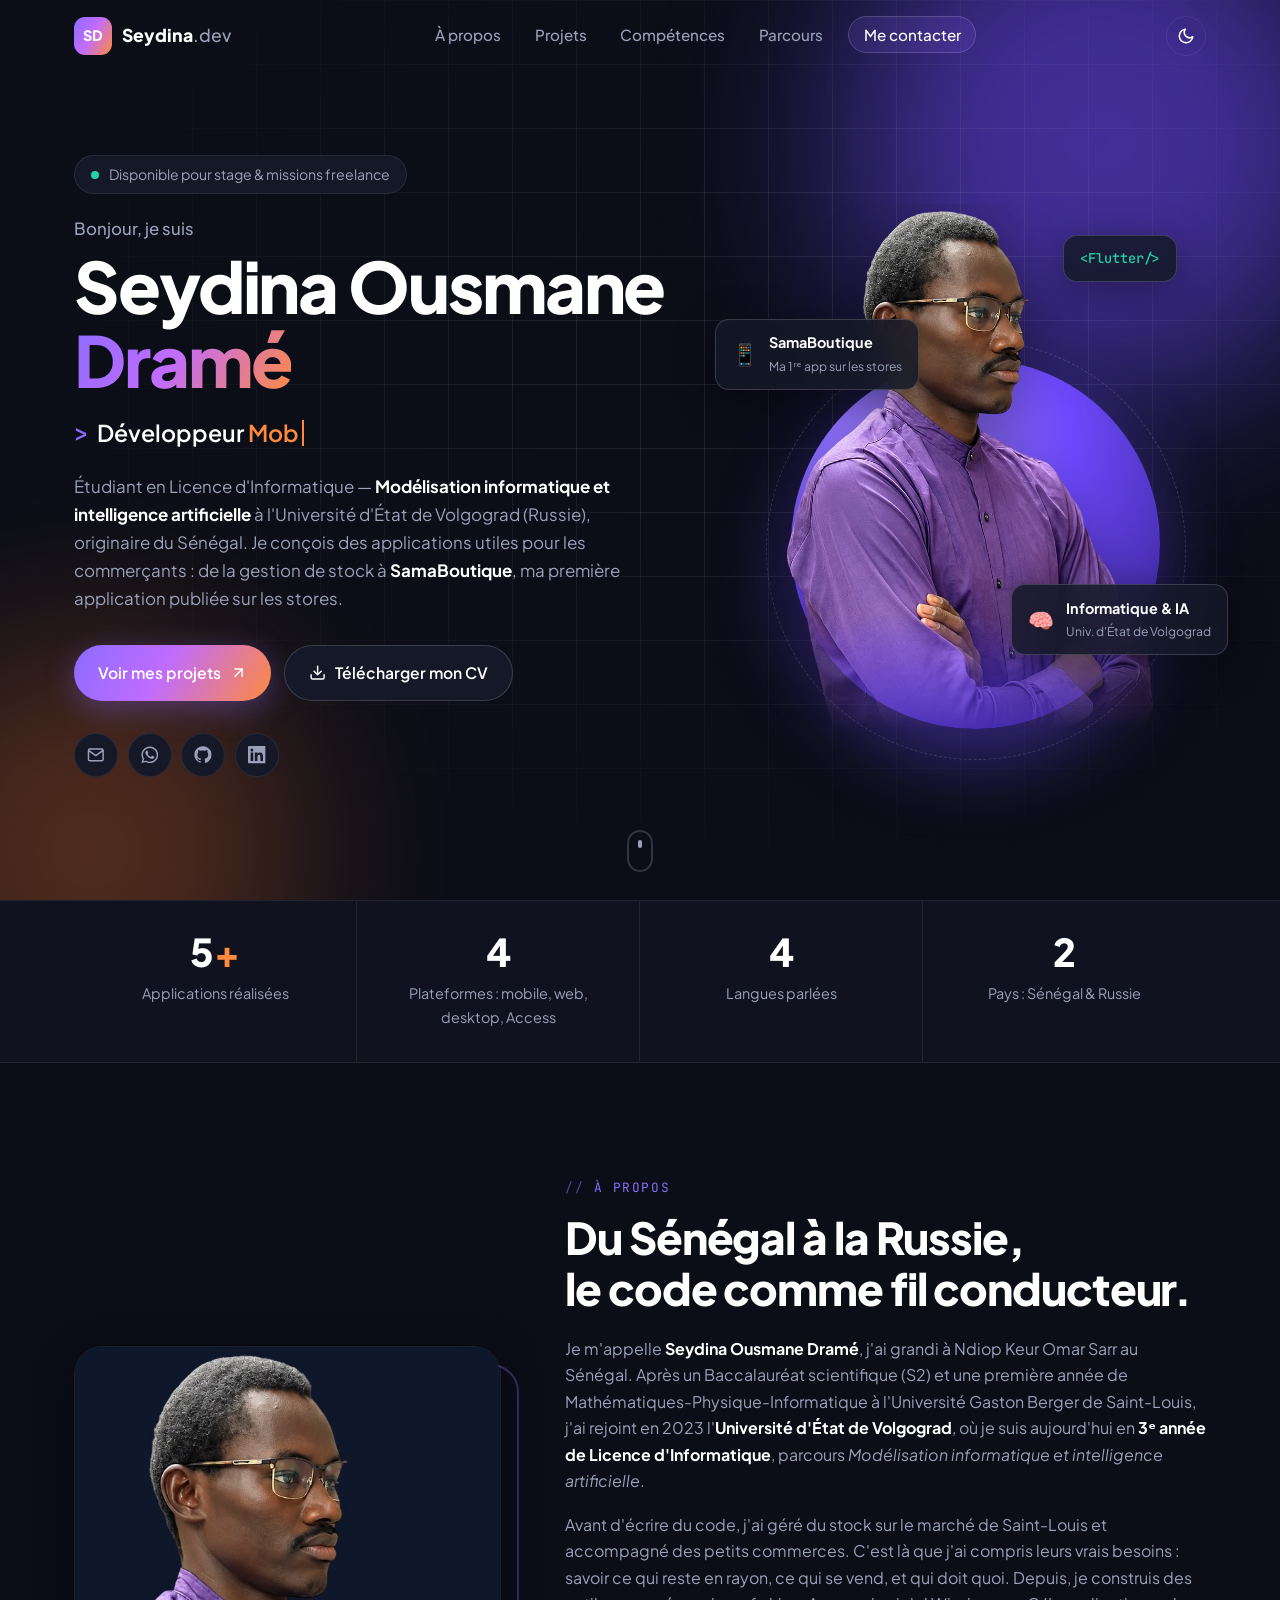
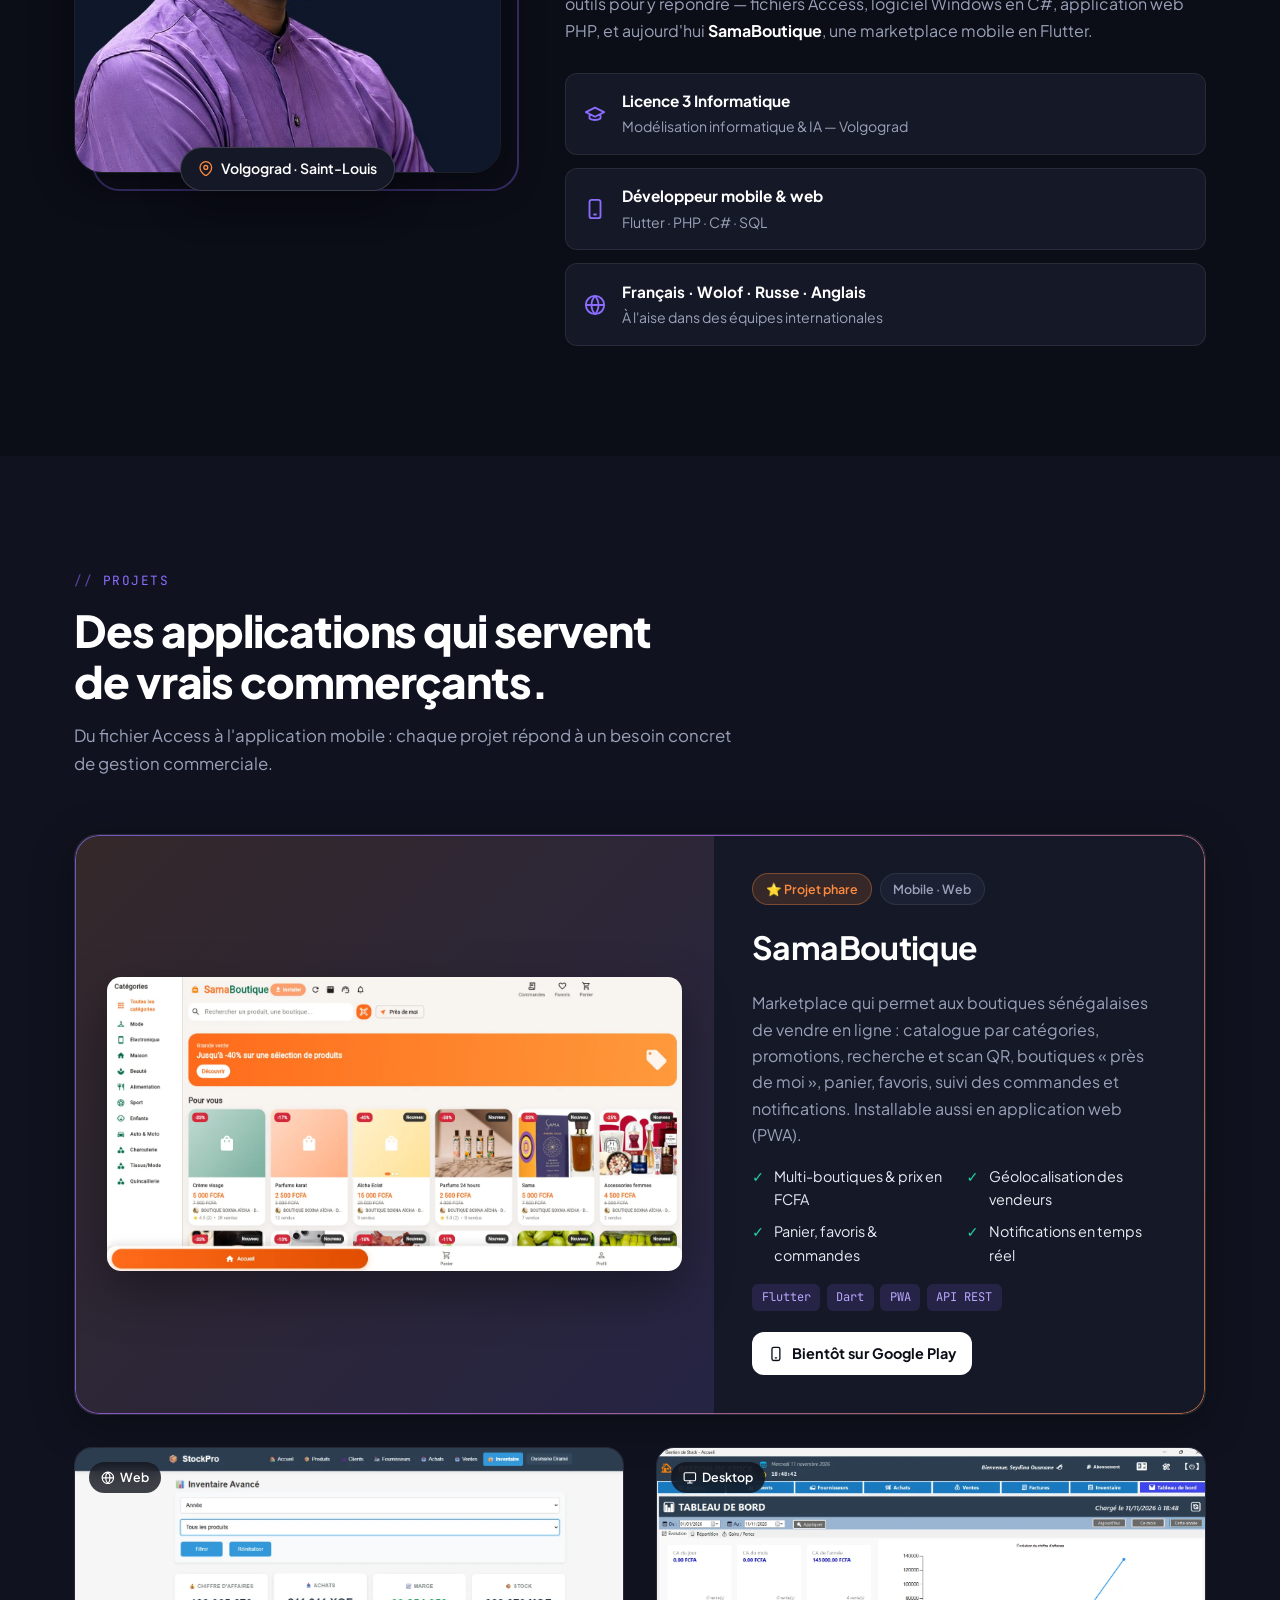
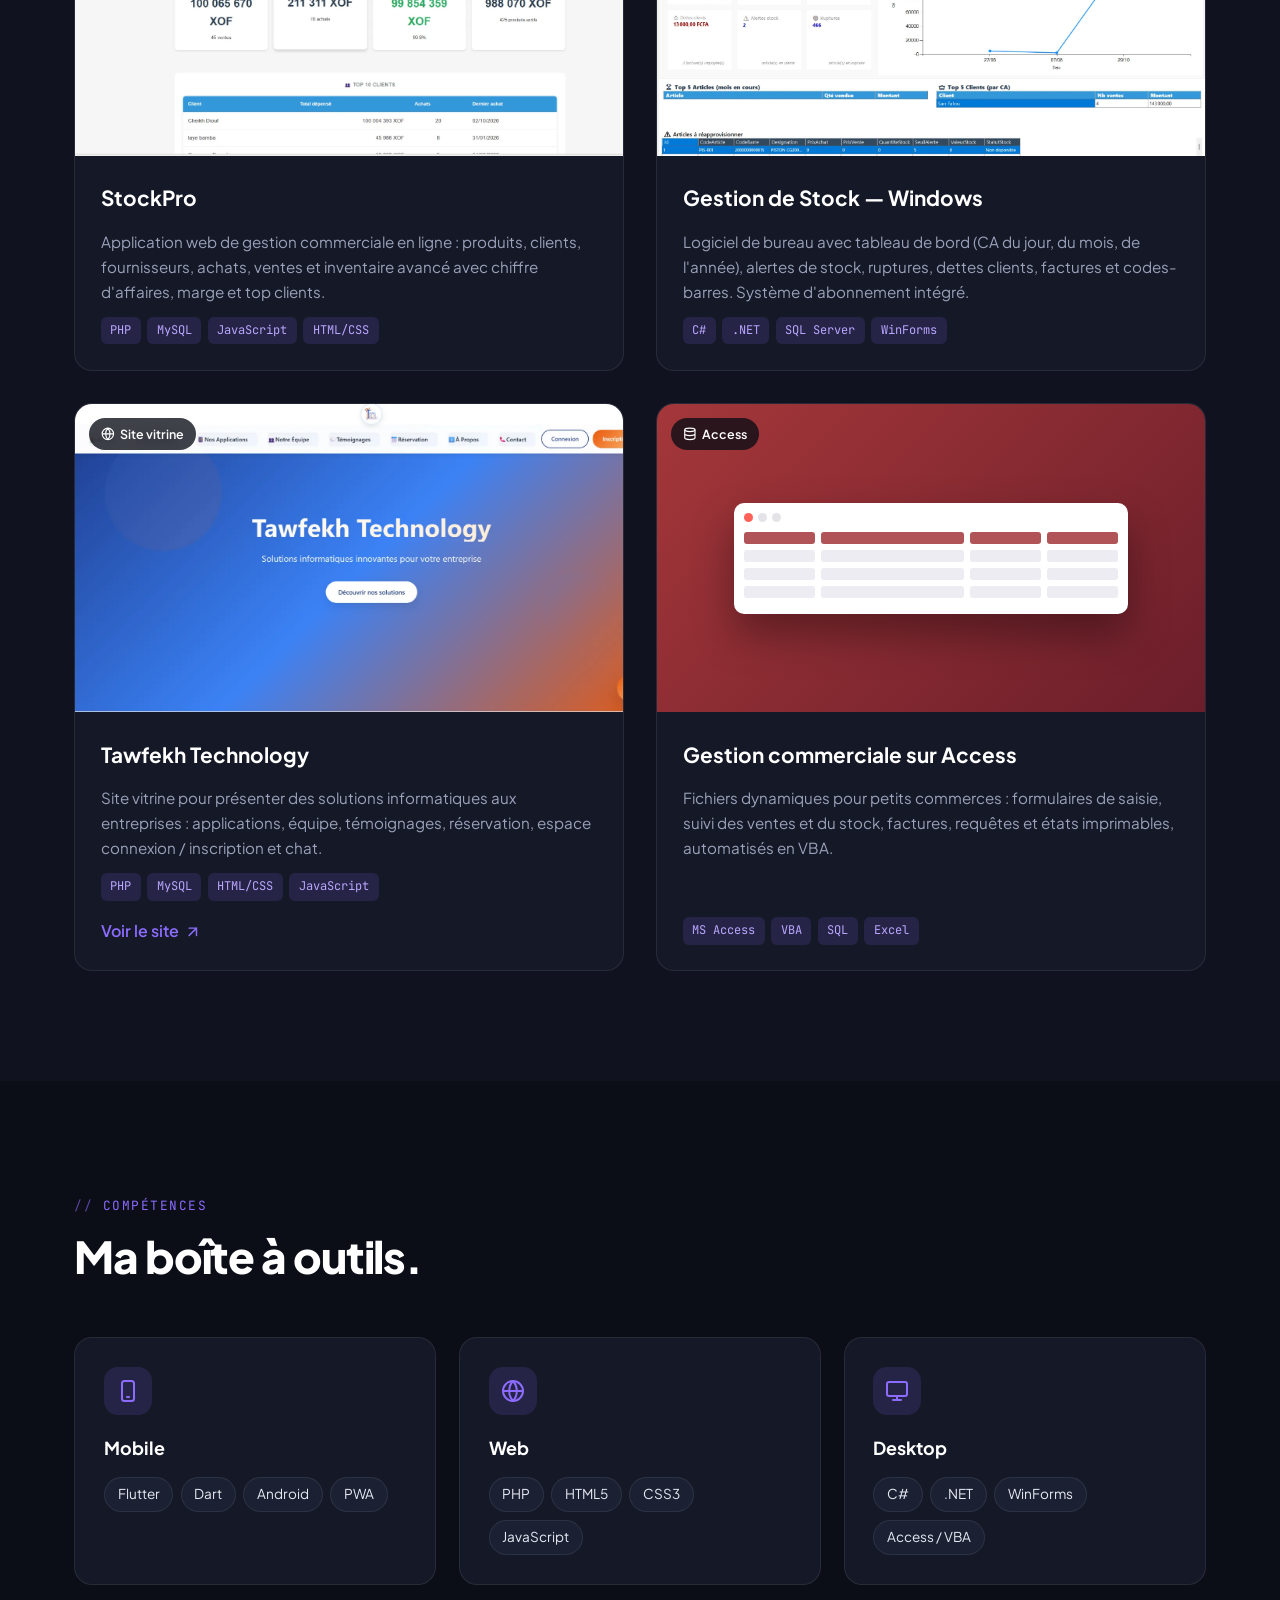
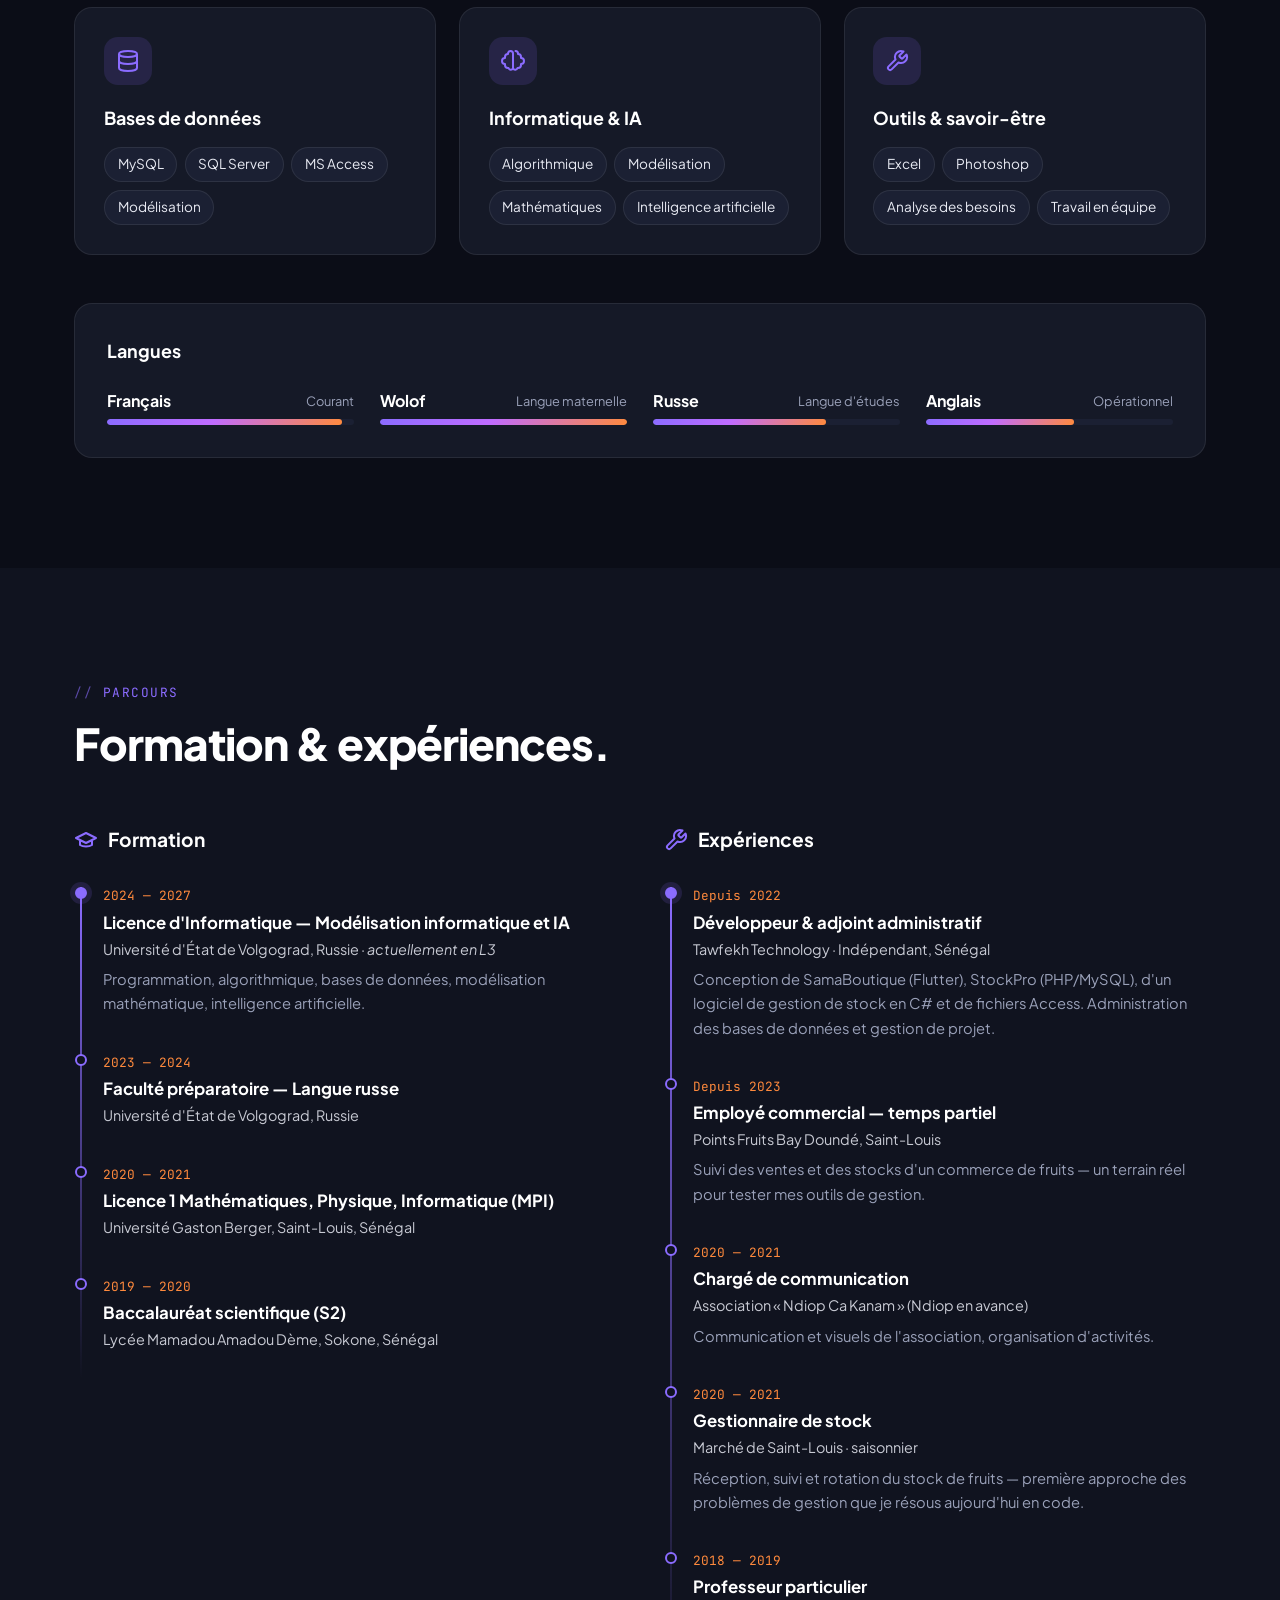
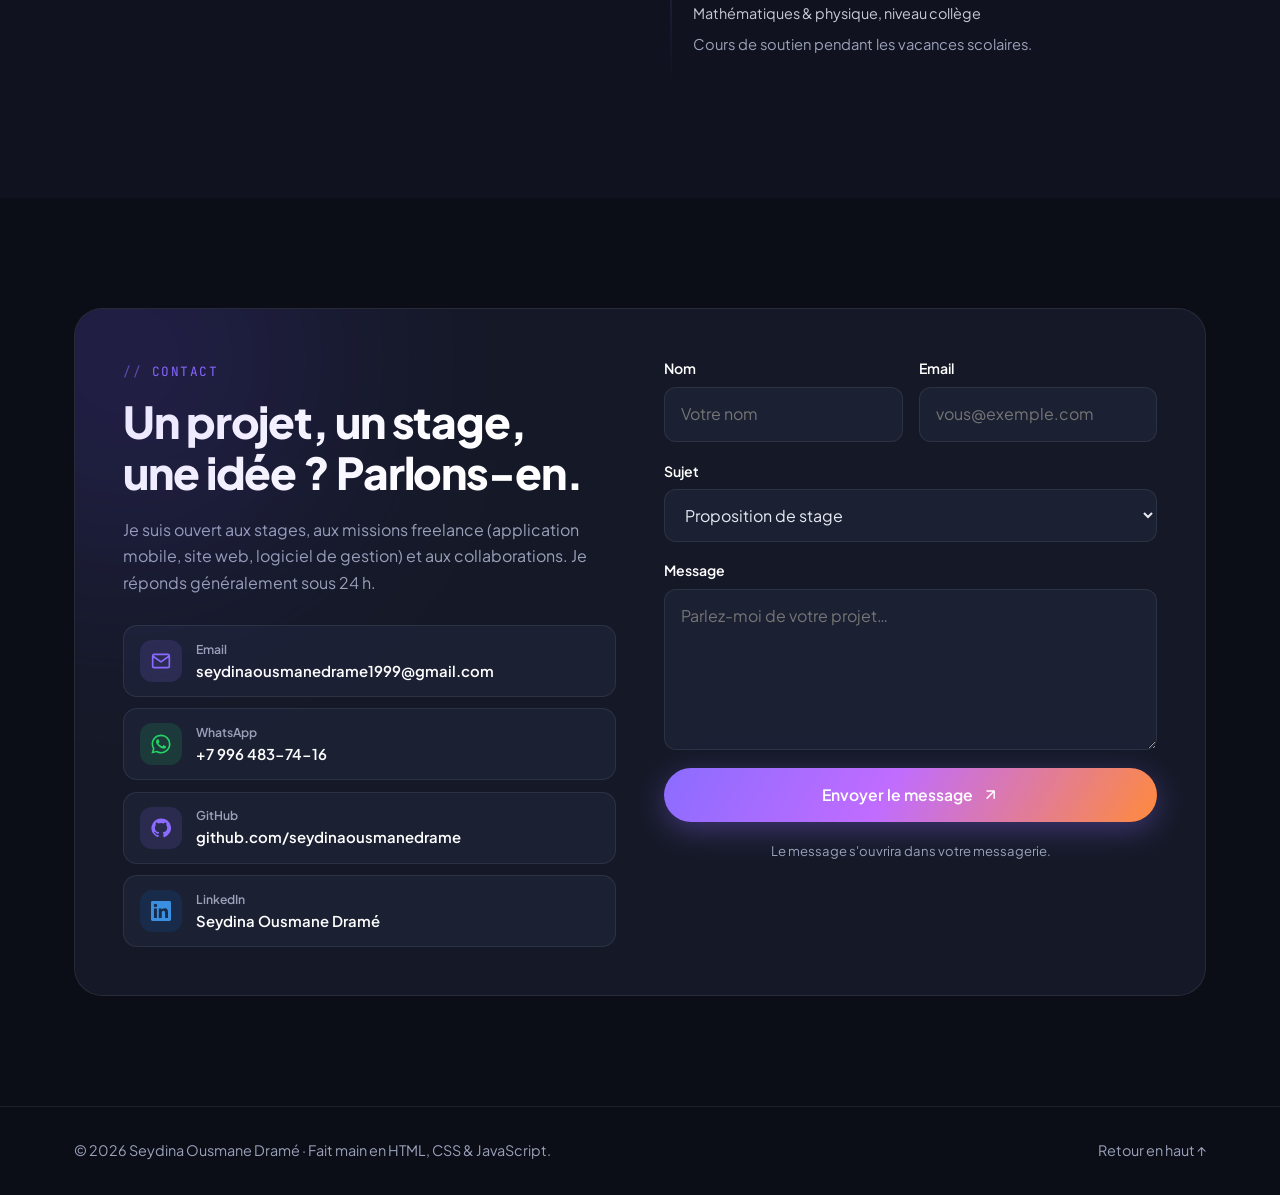
==== commit 1eba4325: "Correction de l'espace dans les titres sur mobile Co-Authored-By: Claude Opus 5.5 <noreply@anthropic" ====
--- a/index.html
+++ b/index.html
@@ -184,7 +184,7 @@
     <div class="container">
       <div class="section-head reveal">
         <span class="eyebrow">Projets</span>
-        <h2 class="section-title">Des applications qui servent<br />de vrais commerçants.</h2>
+        <h2 class="section-title">Des applications qui servent <br />de vrais commerçants.</h2>
         <p class="section-subtitle">Du fichier Access à l'application mobile : chaque projet répond à un besoin concret de gestion commerciale.</p>
       </div>
 
@@ -406,7 +406,7 @@
       <div class="contact-card reveal">
         <div class="contact-intro">
           <span class="eyebrow">Contact</span>
-          <h2 class="section-title">Un projet, un stage,<br />une idée ? Parlons-en.</h2>
+          <h2 class="section-title">Un projet, un stage, <br />une idée ? Parlons-en.</h2>
           <p>Je suis ouvert aux stages, aux missions freelance (application mobile, site web, logiciel de gestion) et aux collaborations. Je réponds généralement sous 24 h.</p>
           <div class="contact-links">
             <a class="contact-link" href="mailto:seydinaousmanedrame1999@gmail.com">
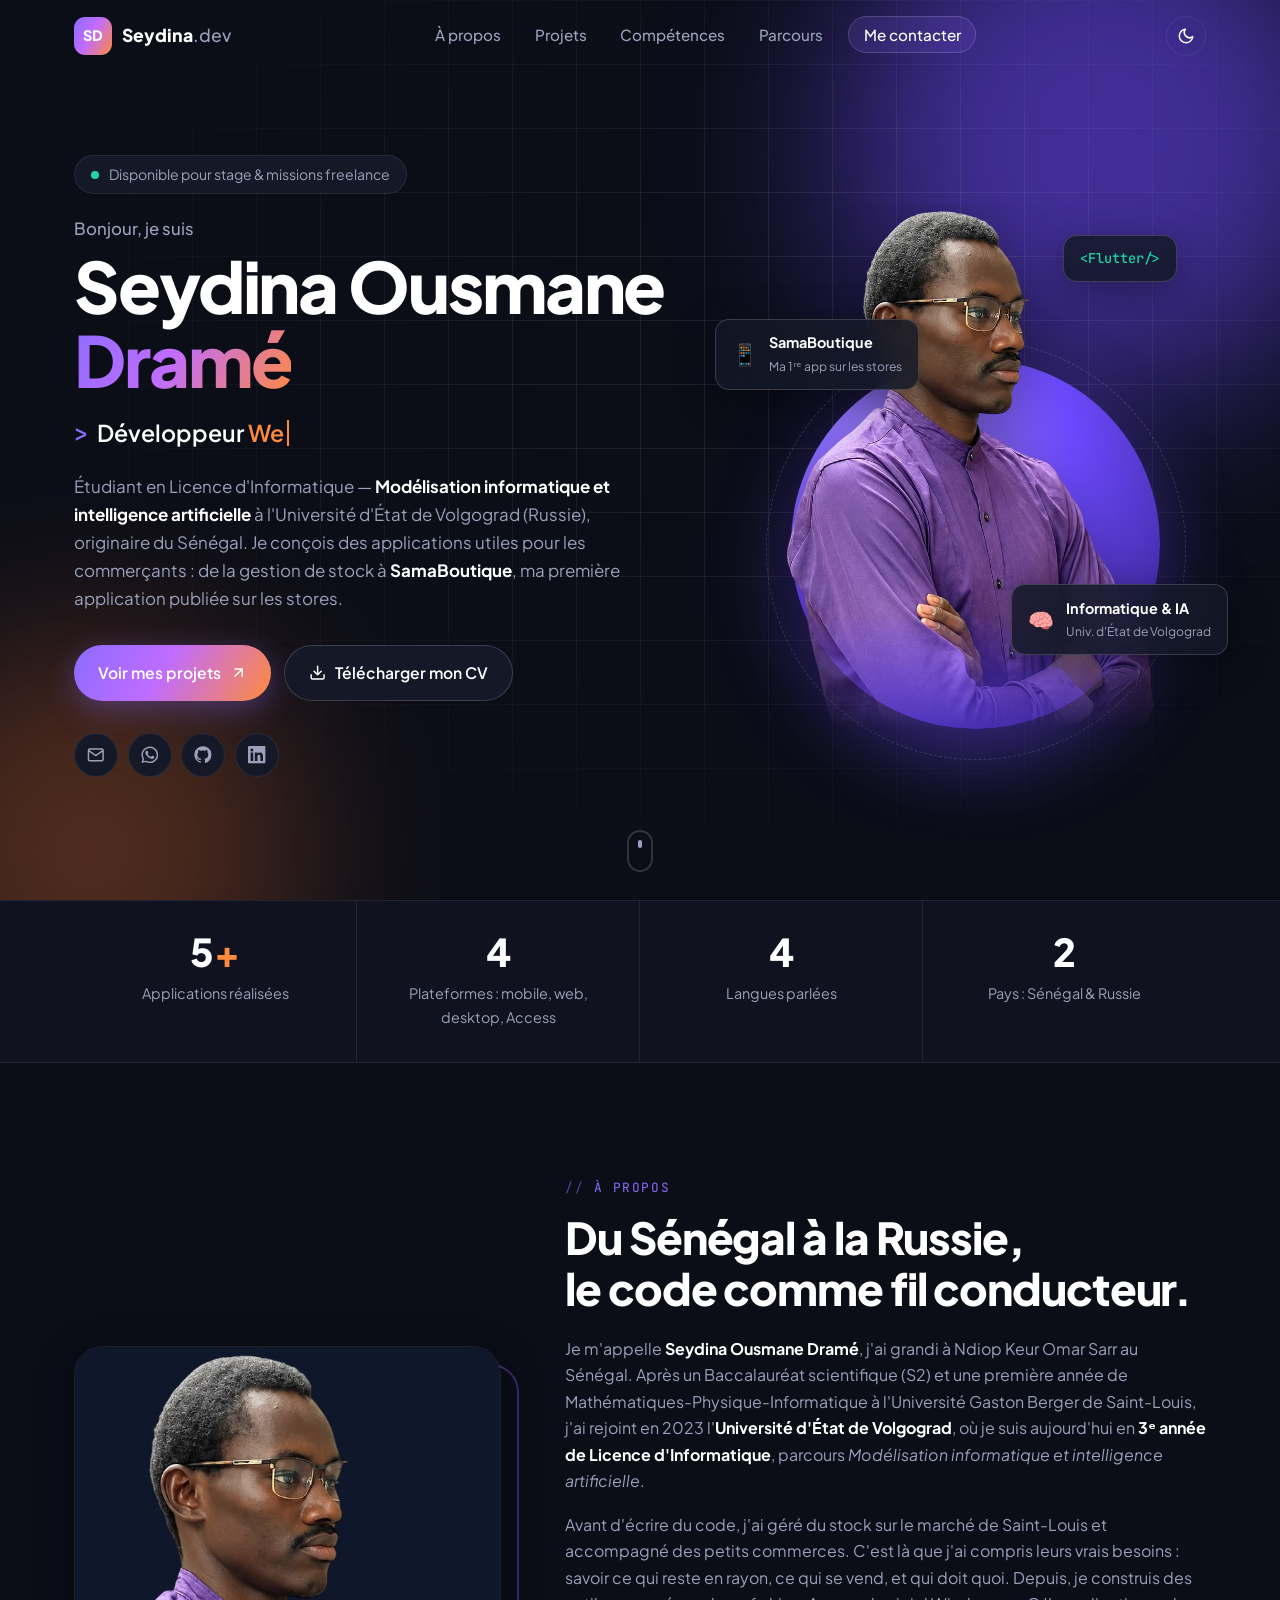
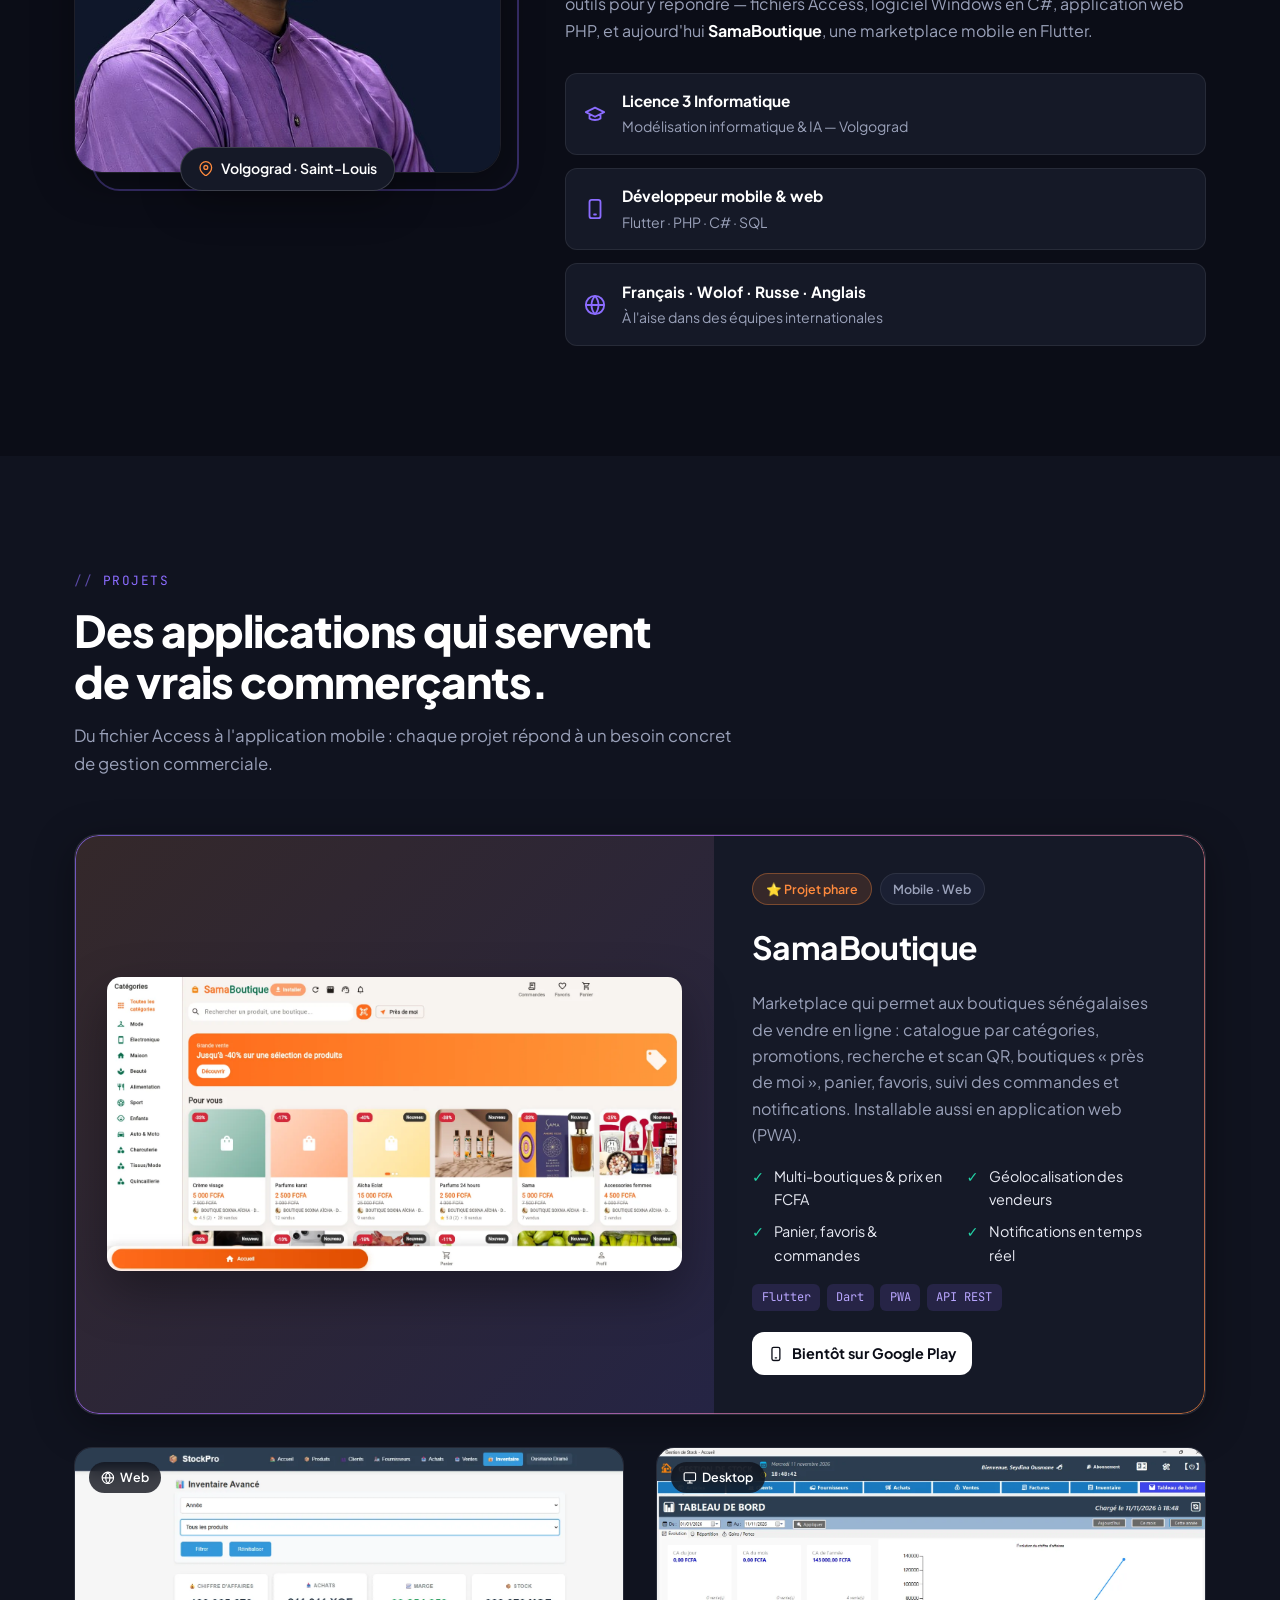
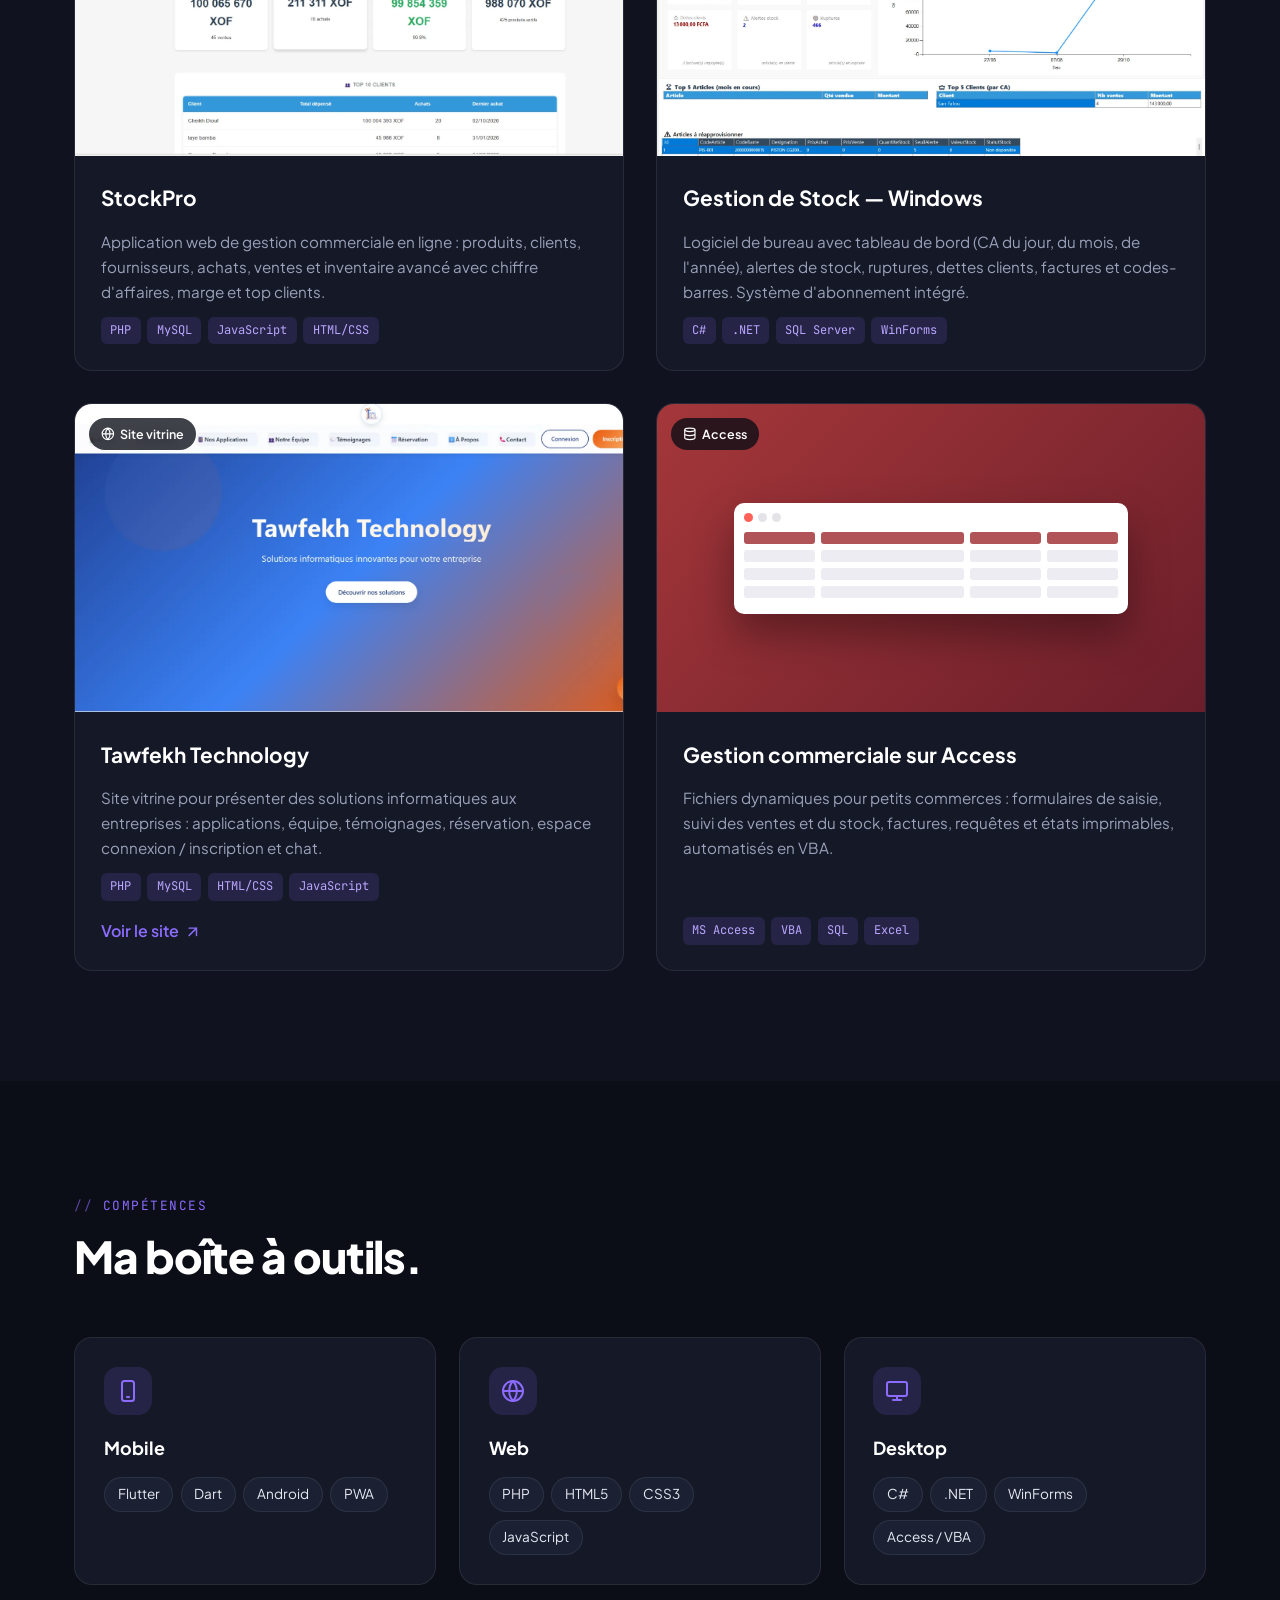
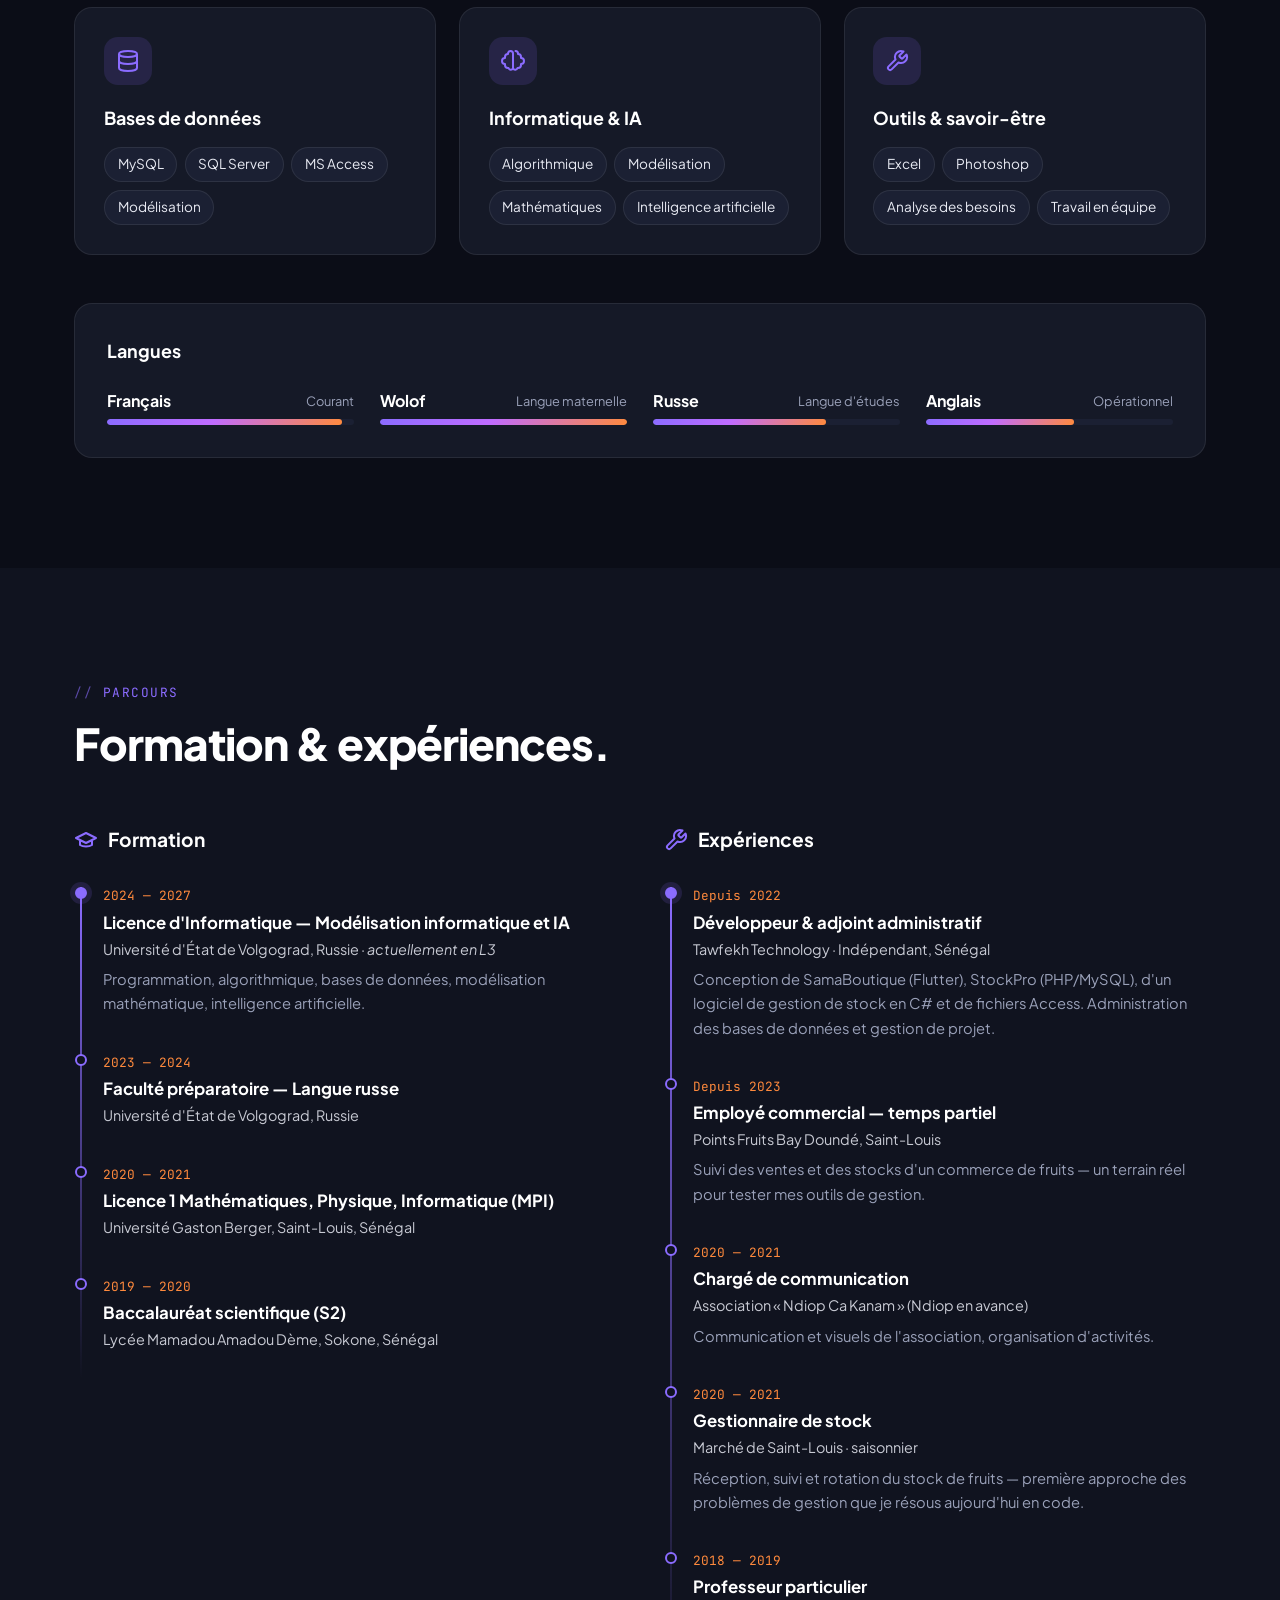
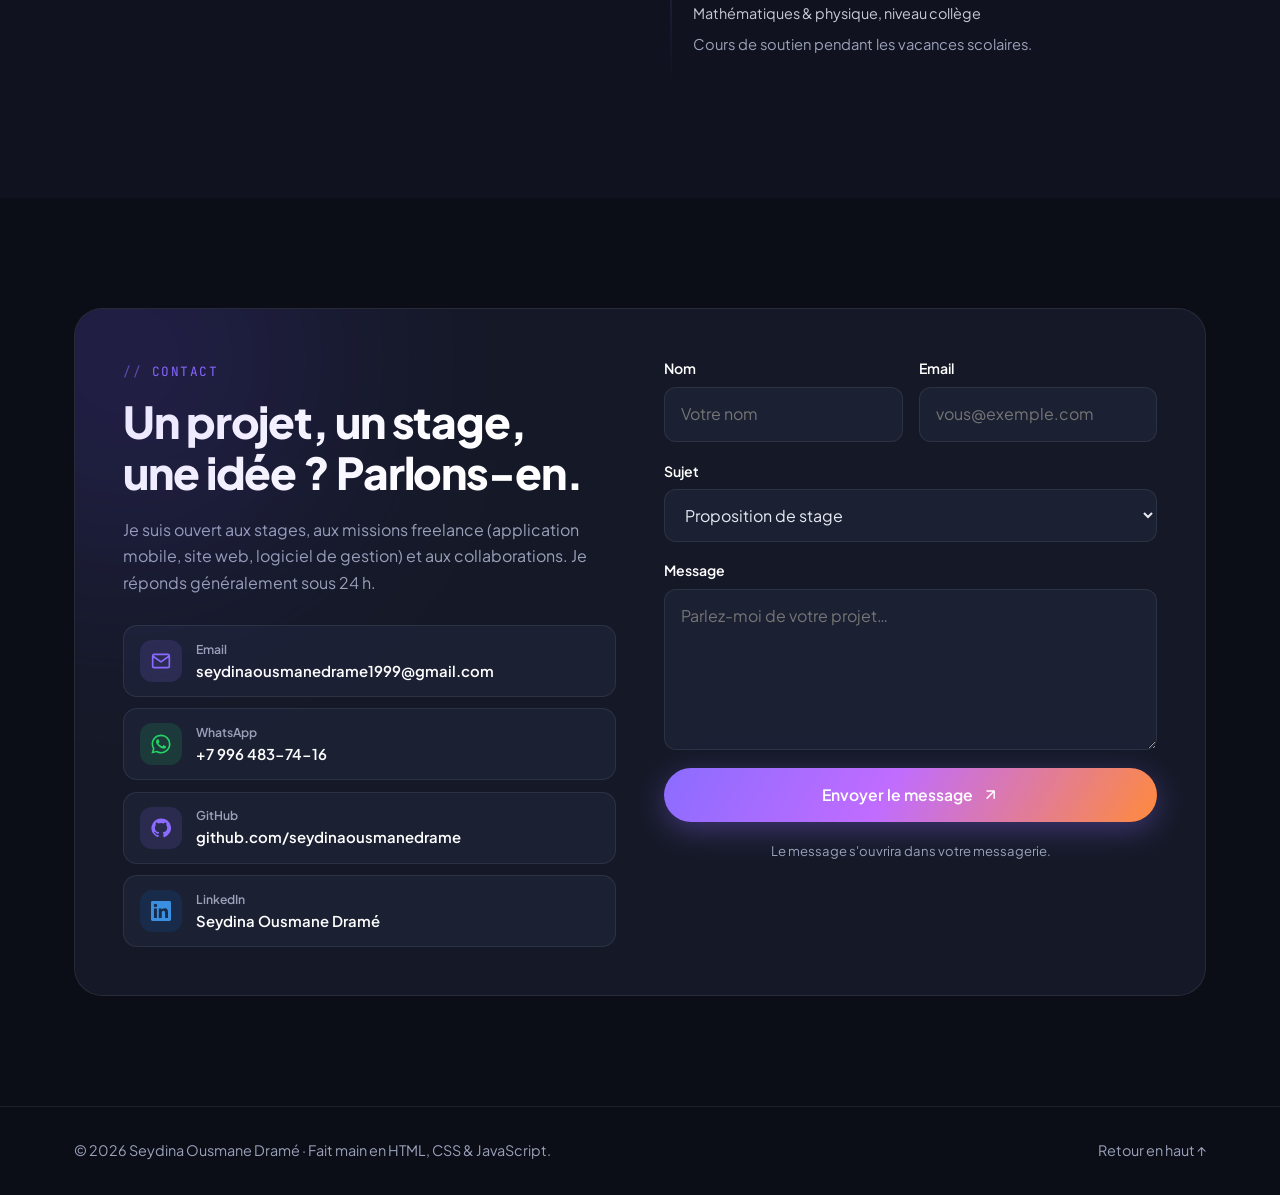
==== commit a1403979: "Lien LinkedIn réel Co-Authored-By: Claude Opus 5.5 <noreply@anthropic.com>" ====
--- a/index.html
+++ b/index.html
@@ -112,7 +112,7 @@
           <a href="mailto:seydinaousmanedrame1999@gmail.com" aria-label="Email"><svg class="icon"><use href="#i-mail"/></svg></a>
           <a href="https://wa.me/79964837416" target="_blank" rel="noopener" aria-label="WhatsApp"><svg class="icon"><use href="#i-whatsapp"/></svg></a>
           <a href="https://github.com/seydinaousmanedrame" target="_blank" rel="noopener" aria-label="GitHub"><svg class="icon"><use href="#i-github"/></svg></a>
-          <a href="https://www.linkedin.com/in/seydina-ousmane-drame" target="_blank" rel="noopener" aria-label="LinkedIn"><svg class="icon"><use href="#i-linkedin"/></svg></a>
+          <a href="https://www.linkedin.com/in/seydina-ousmane-dram%C3%A9-79964a236" target="_blank" rel="noopener" aria-label="LinkedIn"><svg class="icon"><use href="#i-linkedin"/></svg></a>
         </div>
       </div>
 
@@ -421,7 +421,7 @@
               <span class="cl-icon"><svg class="icon"><use href="#i-github"/></svg></span>
               <span><small>GitHub</small>github.com/seydinaousmanedrame</span>
             </a>
-            <a class="contact-link" href="https://www.linkedin.com/in/seydina-ousmane-drame" target="_blank" rel="noopener">
+            <a class="contact-link" href="https://www.linkedin.com/in/seydina-ousmane-dram%C3%A9-79964a236" target="_blank" rel="noopener">
               <span class="cl-icon cl-li"><svg class="icon"><use href="#i-linkedin"/></svg></span>
               <span><small>LinkedIn</small>Seydina Ousmane Dramé</span>
             </a>
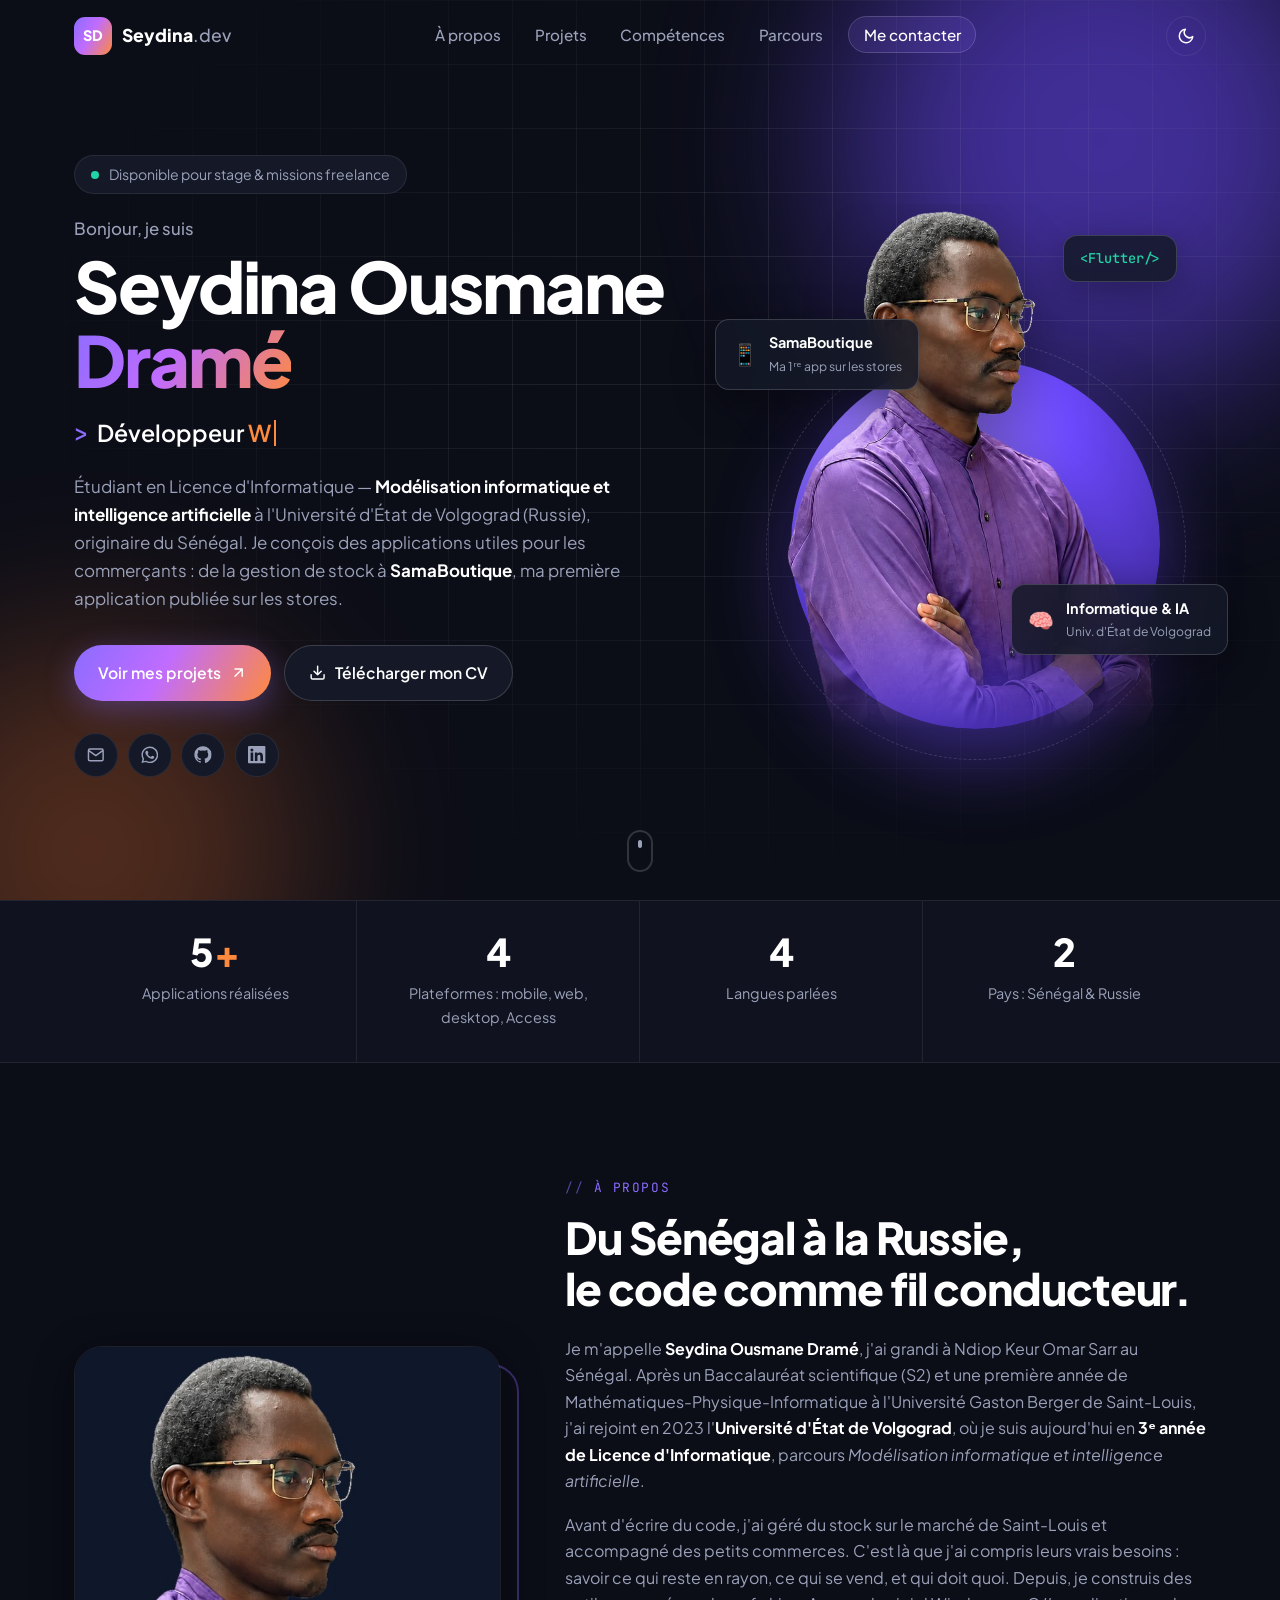
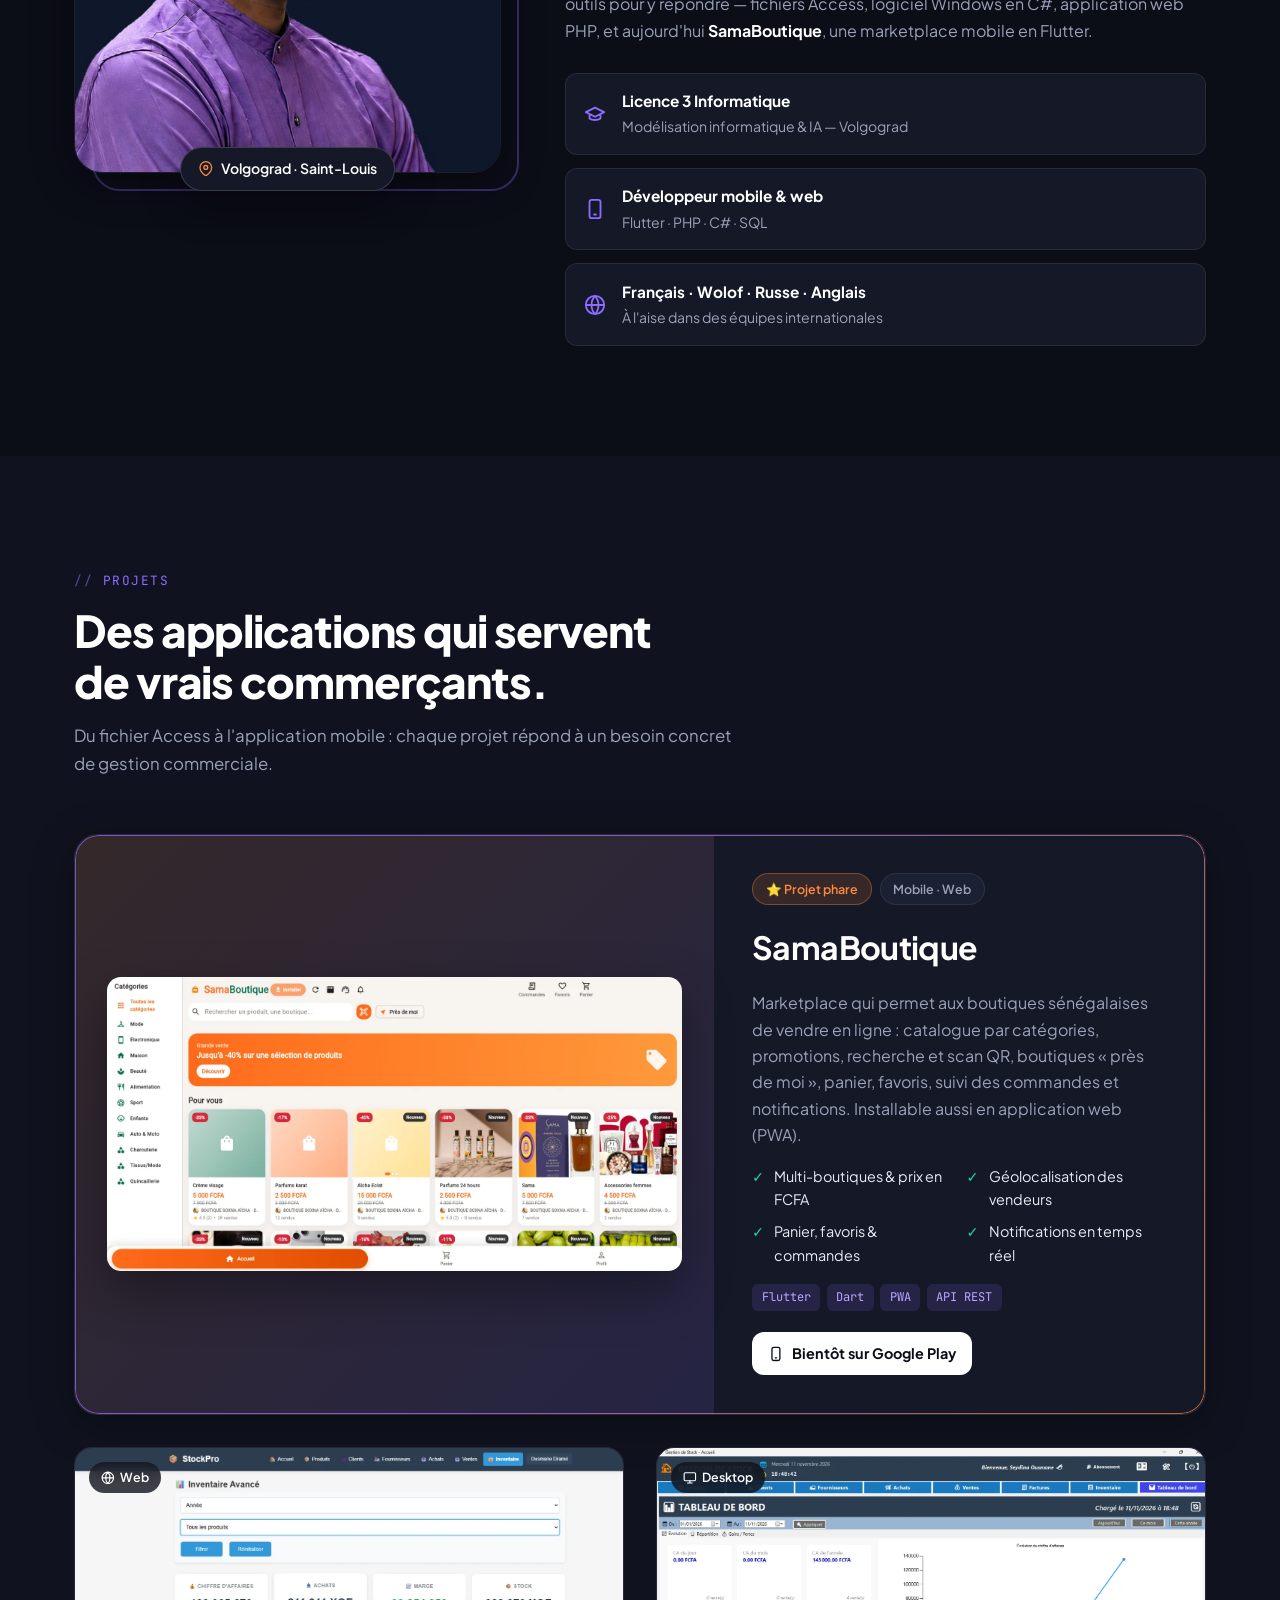
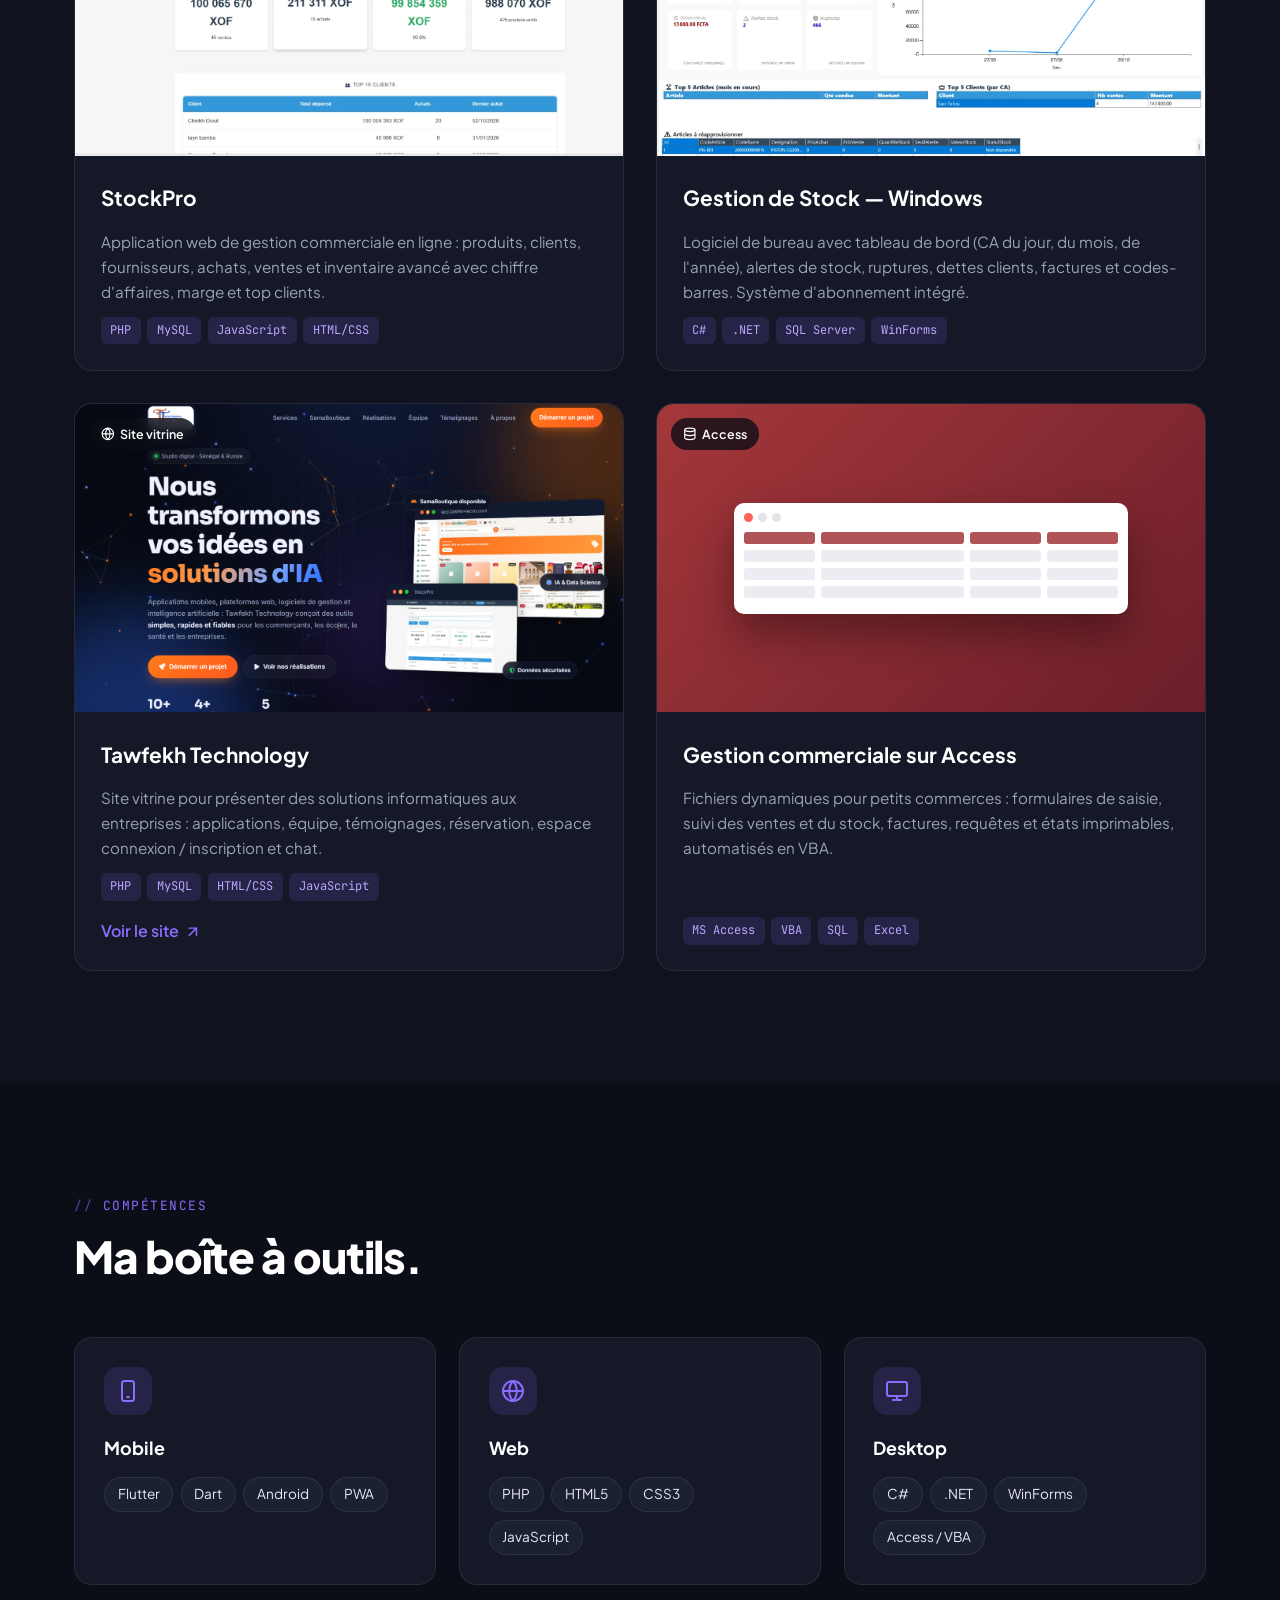
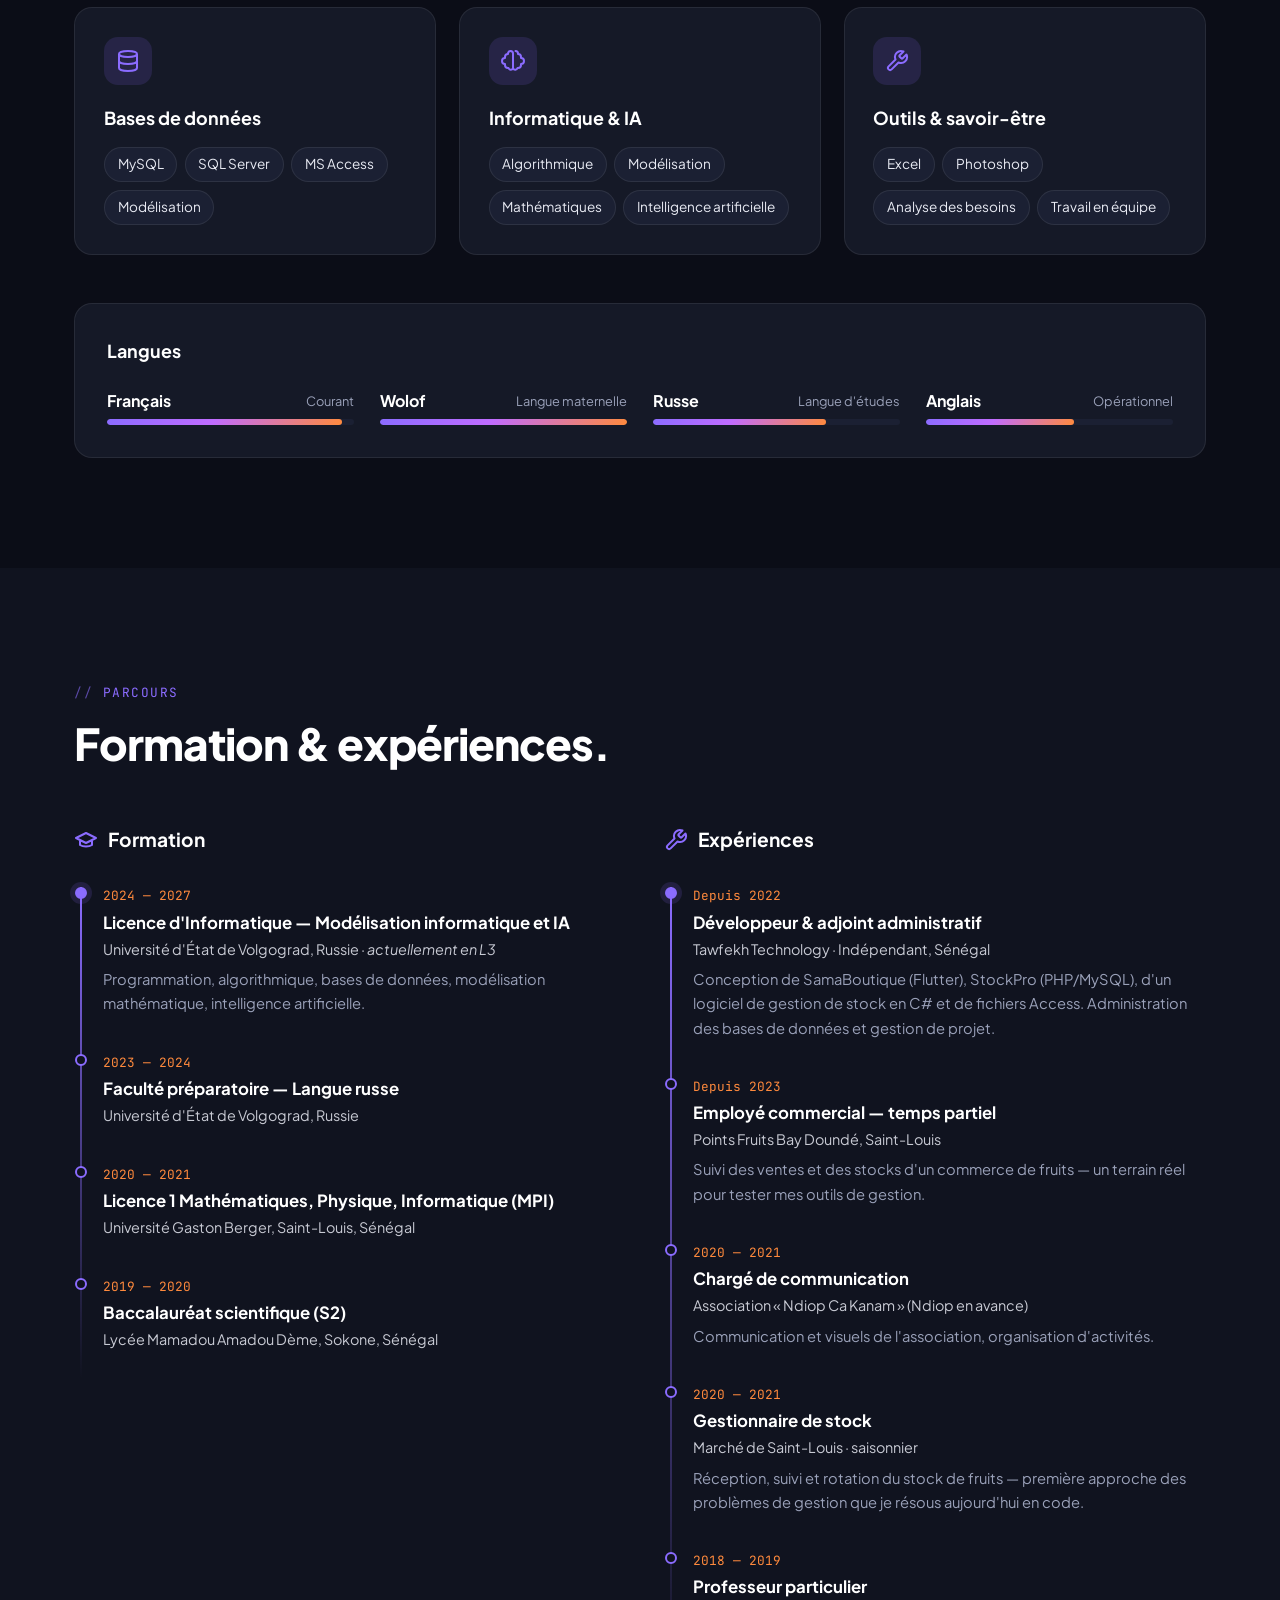
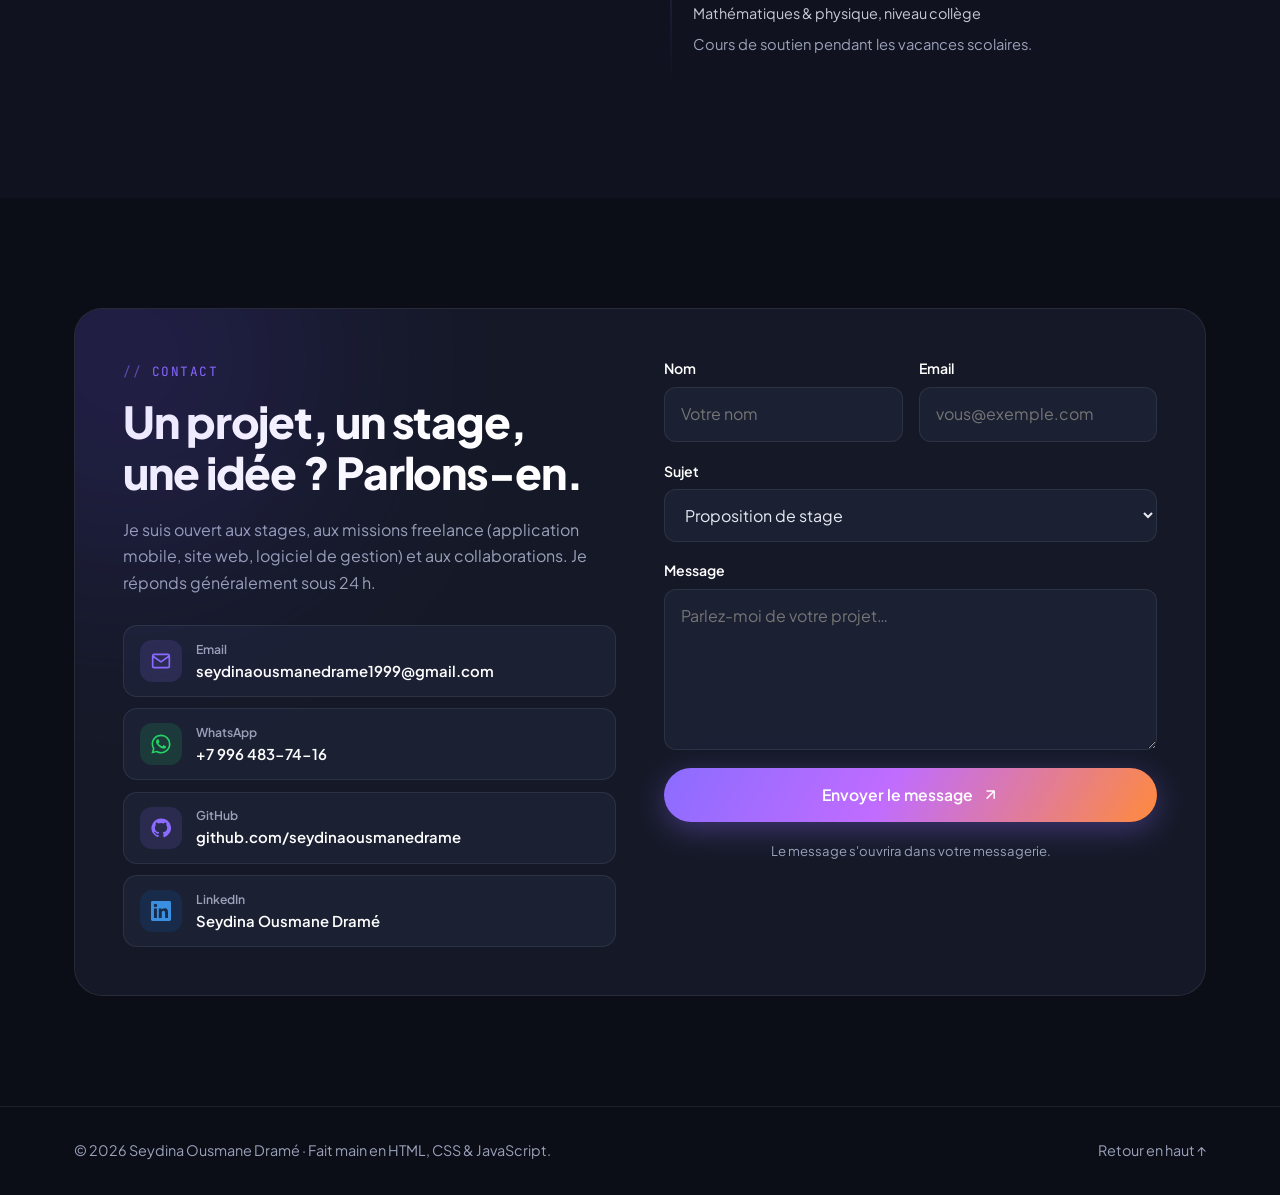
==== commit f85715e9: "Update project image for Tawfekh Technology" ====
--- a/index.html
+++ b/index.html
@@ -241,7 +241,7 @@
 
         <article class="project-card reveal">
           <div class="project-image">
-            <img src="assets/images/projet4.webp" alt="Site Tawfekh Technology" width="1521" height="791" loading="lazy" />
+            <img src="assets/images/tawfekh.png" alt="Site Tawfekh Technology" width="1521" height="791" loading="lazy" />
             <span class="project-type"><svg class="icon"><use href="#i-globe"/></svg> Site vitrine</span>
           </div>
           <div class="project-content">
--- a/css/style.css
+++ b/css/style.css
@@ -436,7 +436,7 @@
   .hero-visual { order: -1; }
   .portrait { width: min(300px, 78vw); }
   .float-card { font-size: .78rem; padding: .55rem .8rem; }
-  .fc-1 { left: -14%; top: 30%; }
+  .fc-1 { left: -18%; top: 50%; }
   .fc-2 { right: -14%; bottom: 8%; }
   .scroll-hint { display: none; }
 
@@ -454,7 +454,7 @@
 @media (max-width: 520px) {
   .container { padding: 0 16px; }
   .skills-grid, .lang-grid, .form-row, .pf-features { grid-template-columns: 1fr; }
-  .fc-1 { left: -6%; }
+  .fc-1 { left: -10%; top: 52%; }
   .fc-2 { right: -6%; }
   .fc-3 { display: none; }
   .pf-body { padding: 1.6rem; }
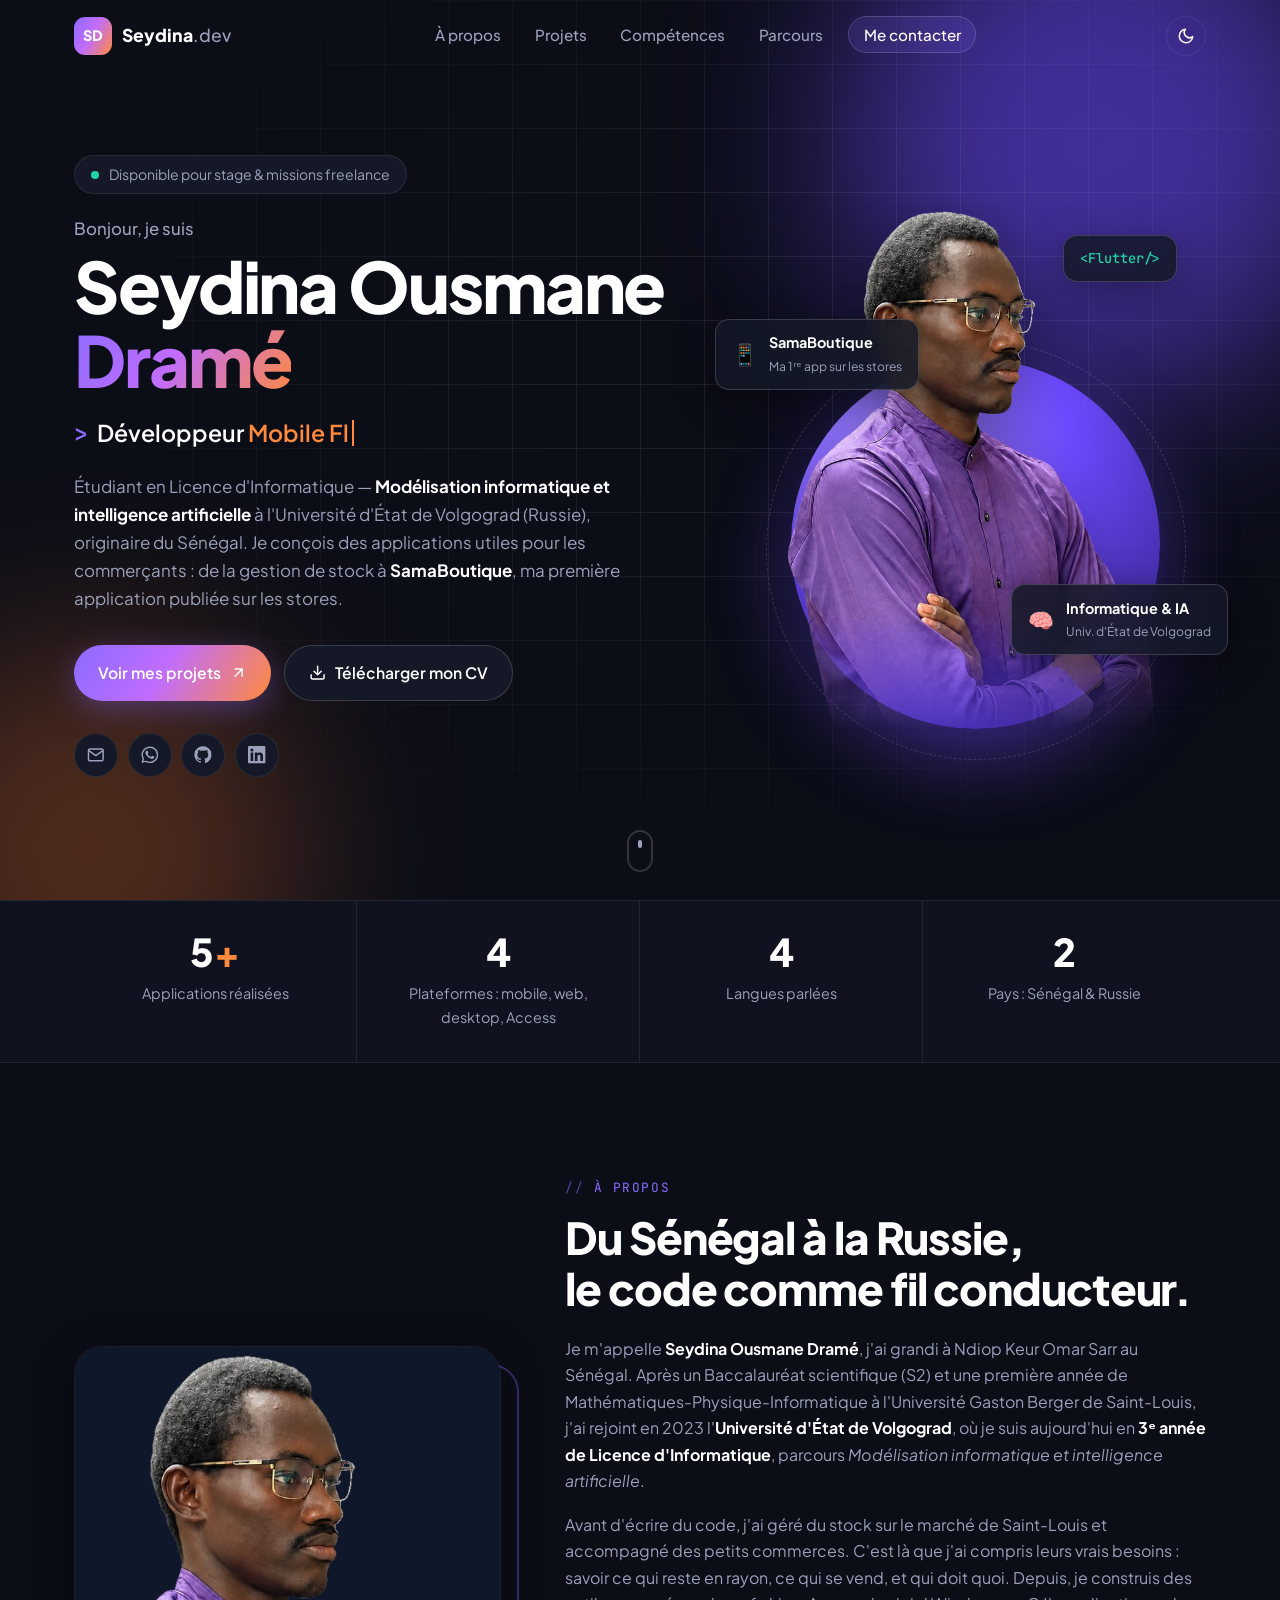
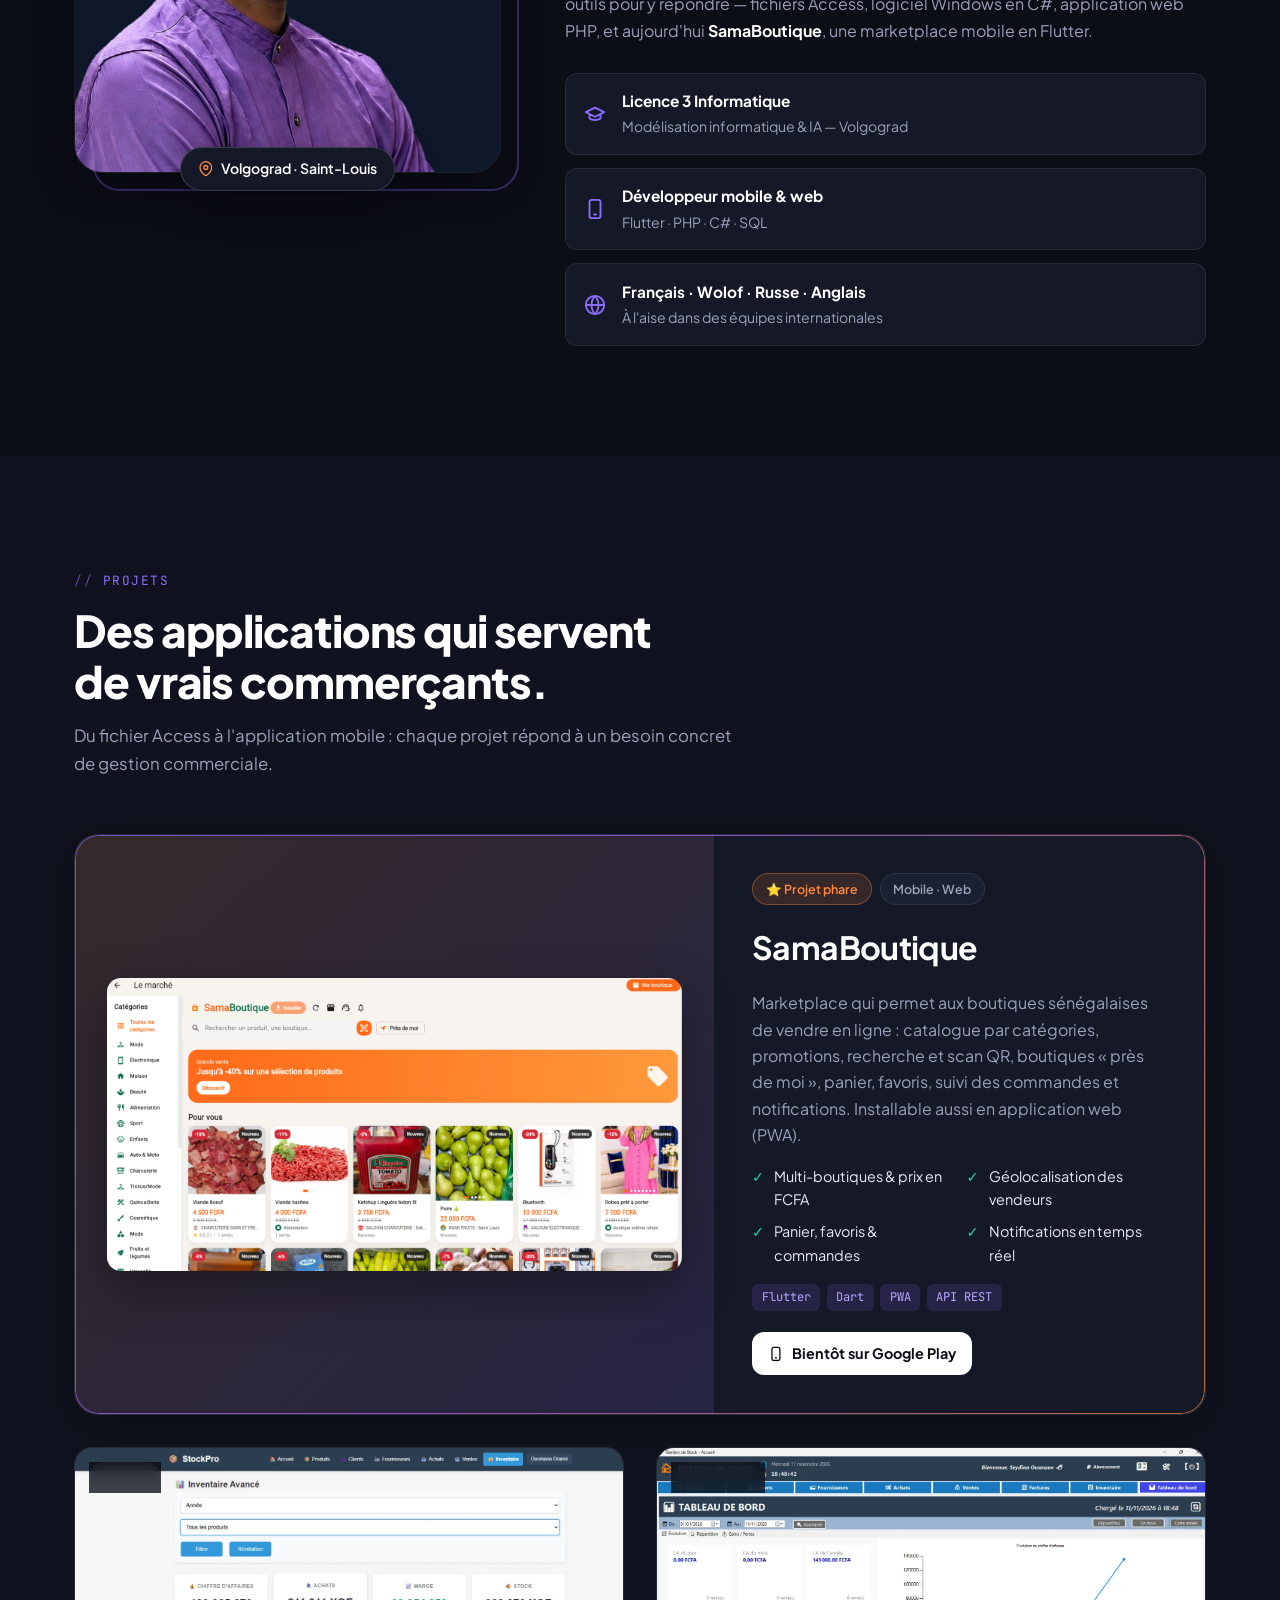
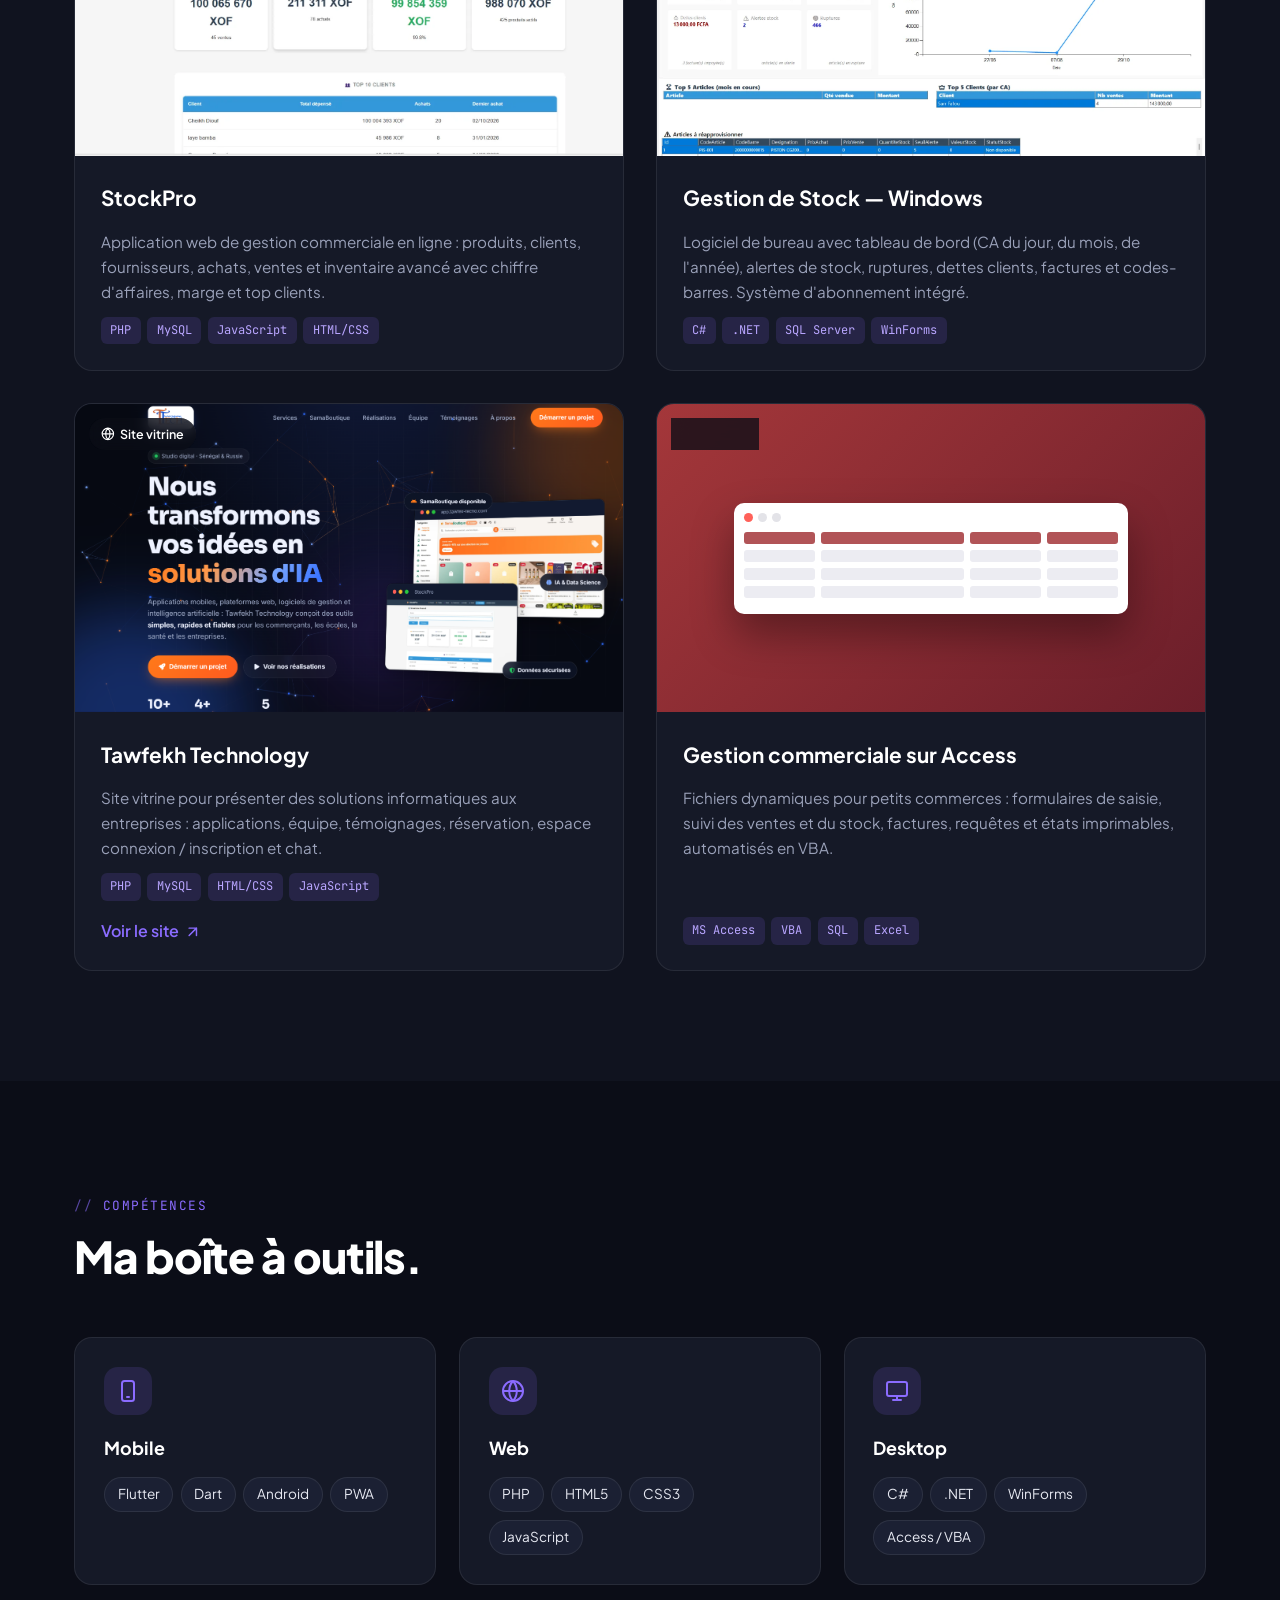
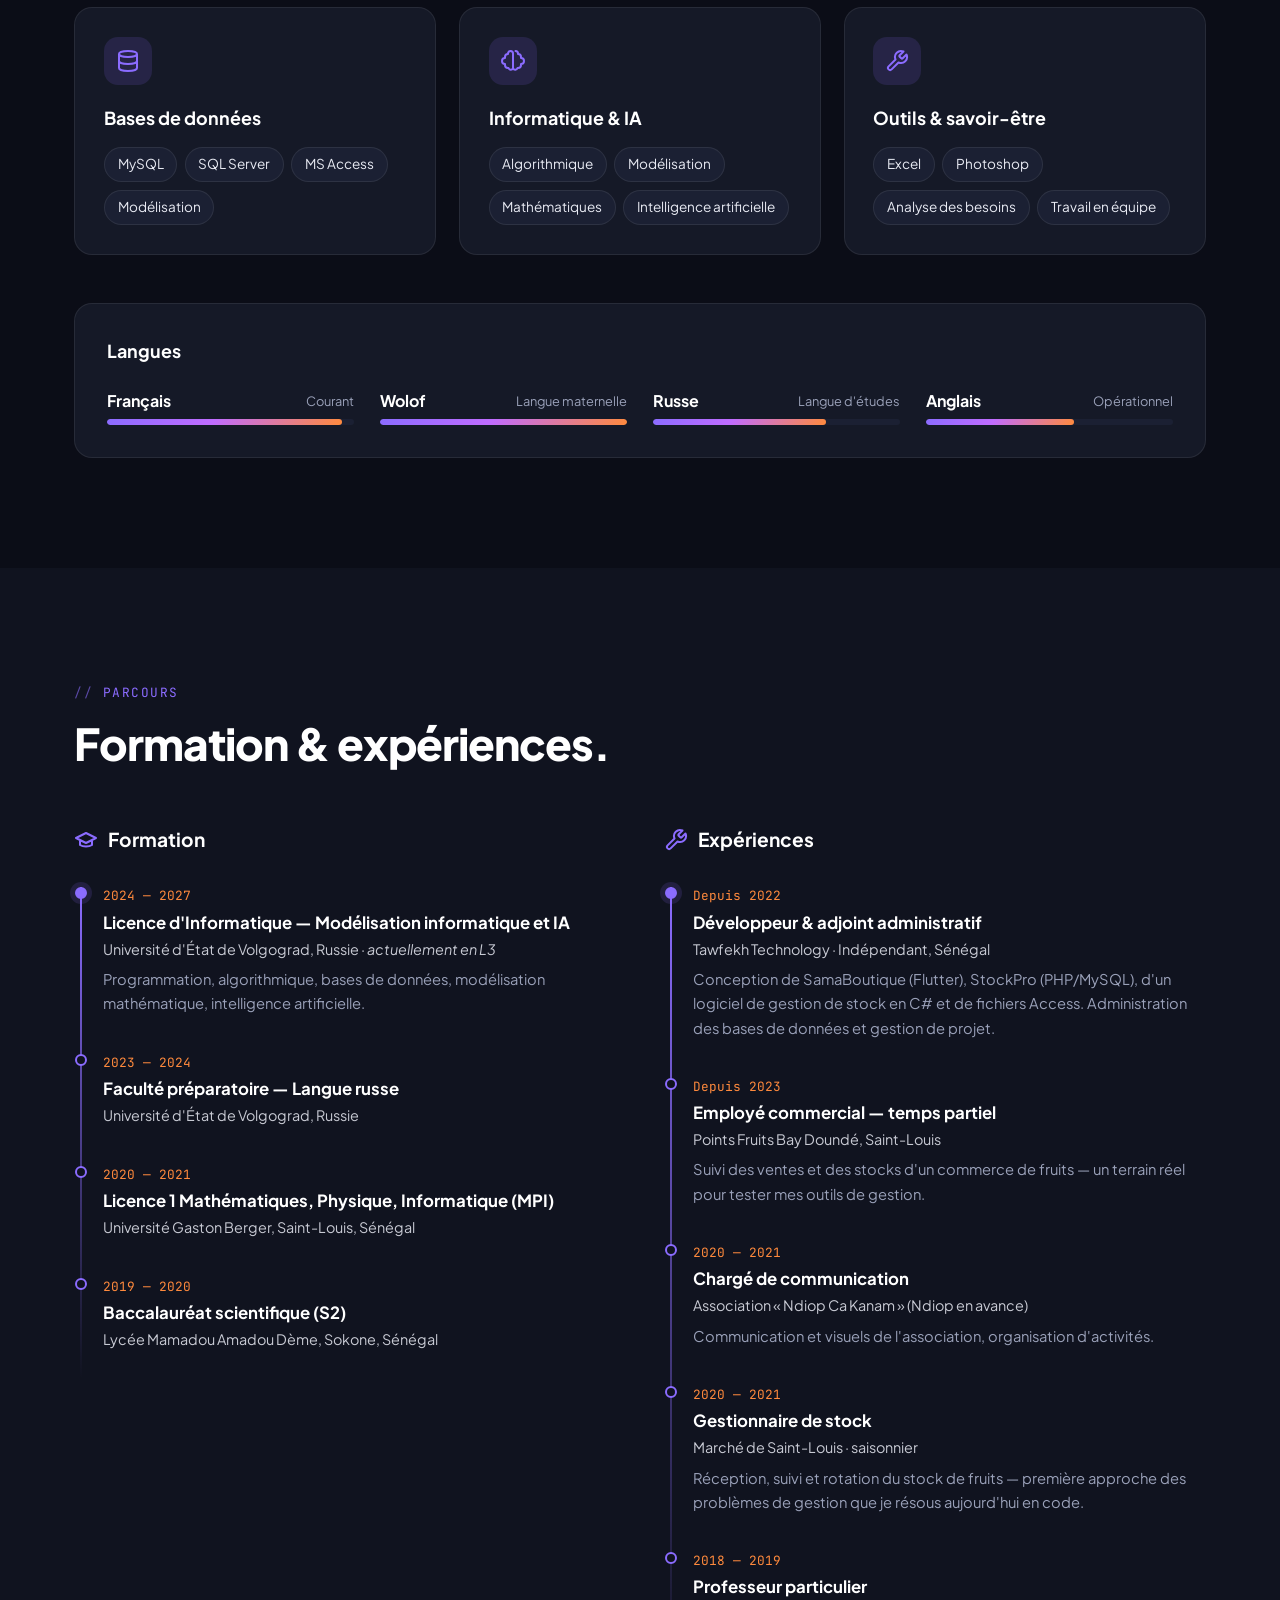
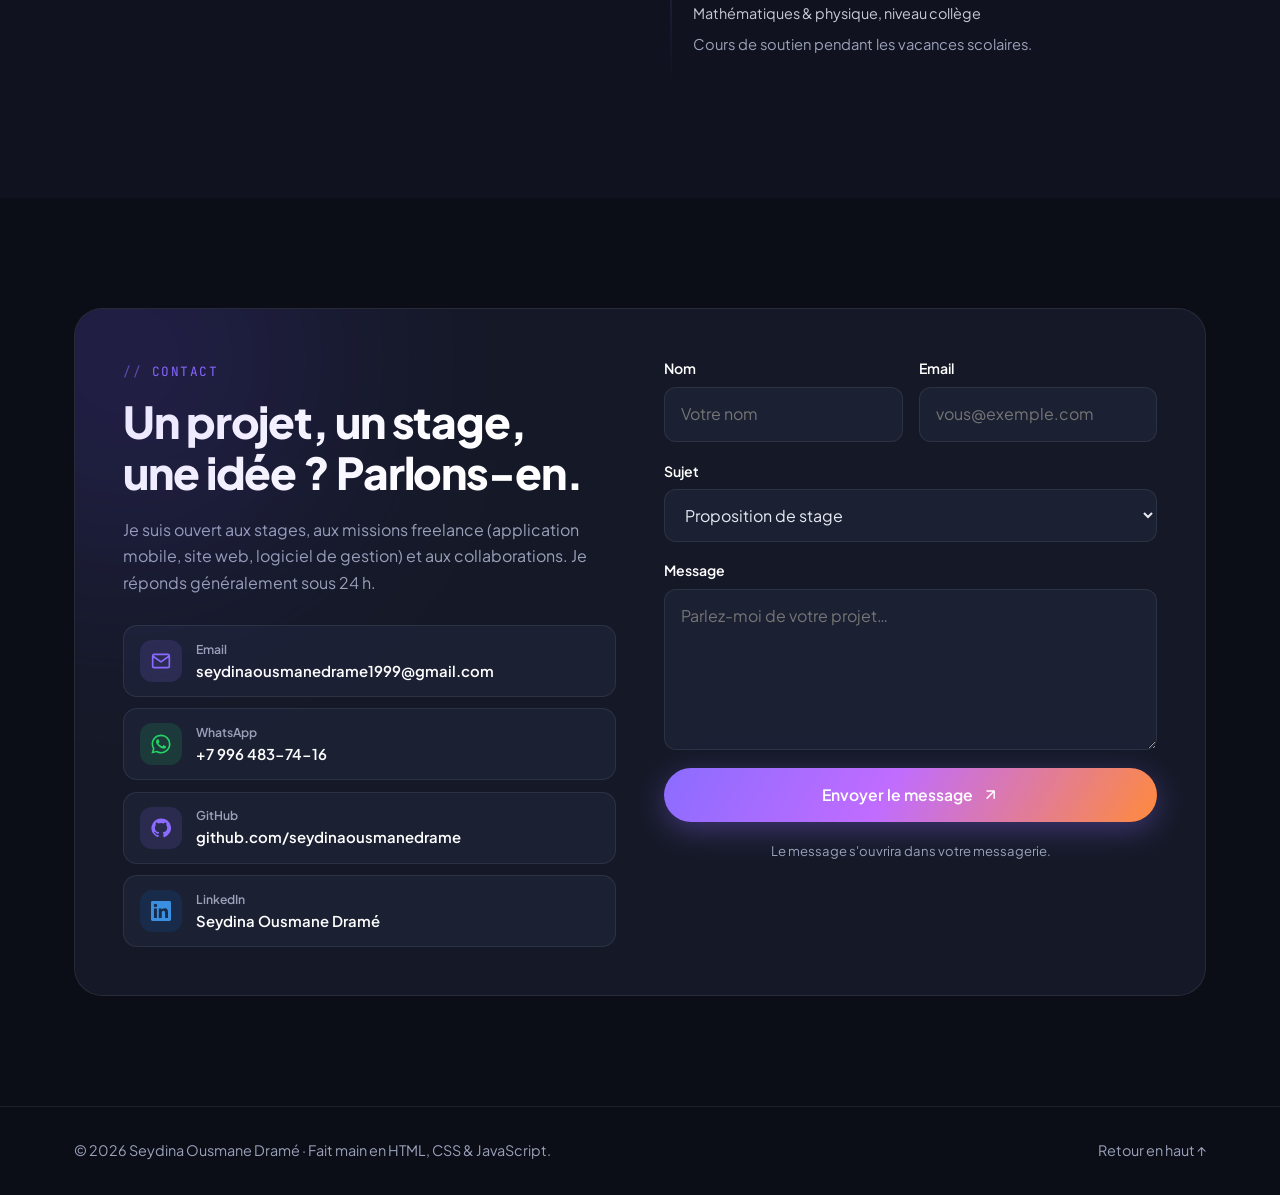
==== commit d7baa462: "Replace project image with new SamaBoutique logo" ====
--- a/index.html
+++ b/index.html
@@ -191,7 +191,7 @@
       <!-- Projet phare -->
       <article class="project-featured reveal">
         <div class="pf-media">
-          <img src="assets/images/projet3.webp" alt="Page d'accueil de l'application SamaBoutique" width="1534" height="786" loading="lazy" />
+          <img src="assets/images/samaboutique.png" alt="Page d'accueil de l'application SamaBoutique" width="1534" height="786" loading="lazy" />
         </div>
         <div class="pf-body">
           <div class="pf-tags"><span class="tag tag-accent">⭐ Projet phare</span><span class="tag">Mobile · Web</span></div>
